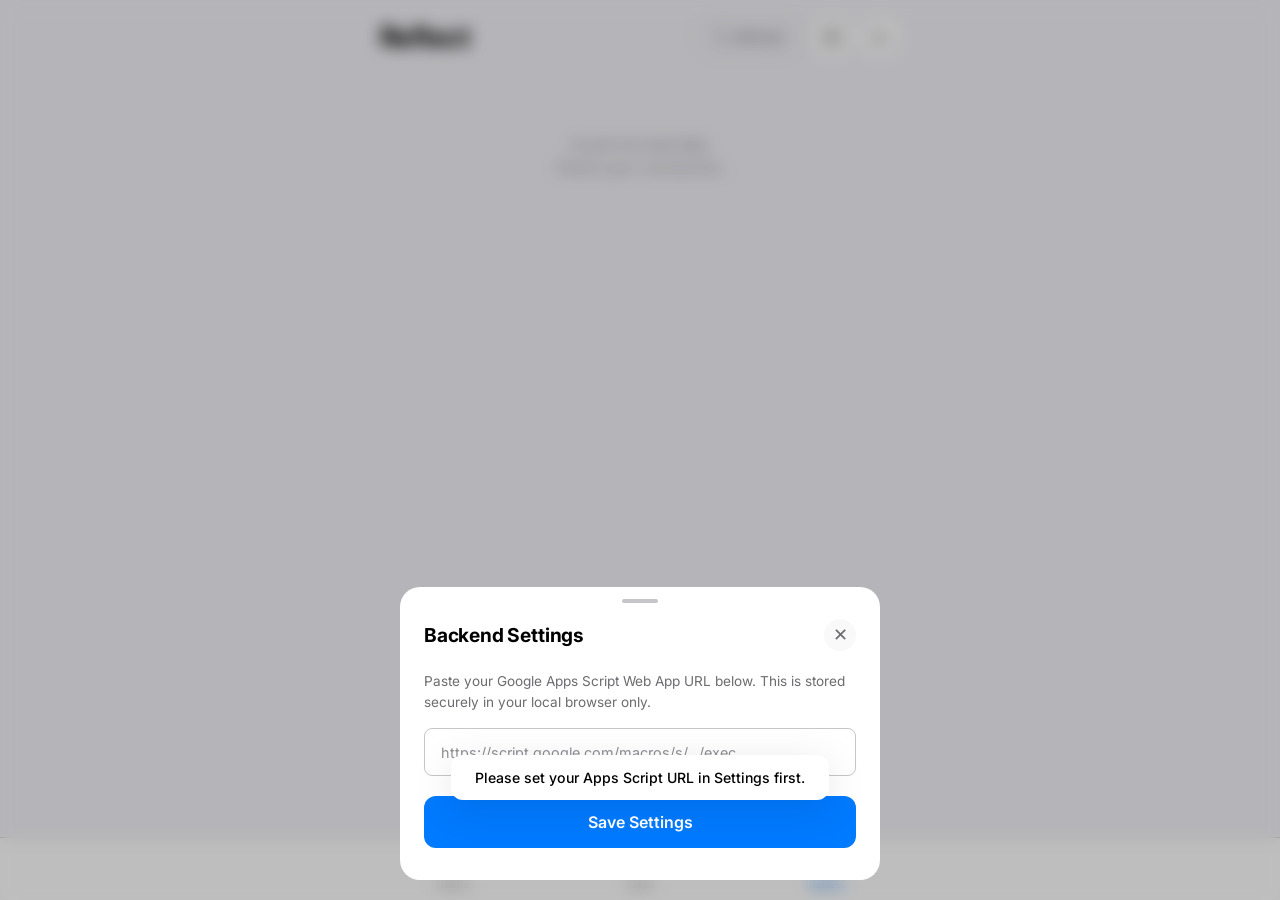
==== reflection.html @ 32184c13 "initial commit" ====
<!DOCTYPE html>
<html lang="en" data-theme="dark">
<head>
  <meta charset="UTF-8">
  <meta name="viewport" content="width=device-width, initial-scale=1.0, viewport-fit=cover">
  <title>Reflect — Behavior Log</title>
  <meta name="description" content="Discover patterns in your habits and tasks.">

  <!-- PWA -->
  <link rel="manifest" href="manifest.json">
  <meta name="theme-color" content="#000000">
  <meta name="apple-mobile-web-app-capable" content="yes">
  <meta name="apple-mobile-web-app-status-bar-style" content="black-translucent">
  <link rel="icon" href="icon-512.png">
  <link rel="apple-touch-icon" href="icon-512.png">

  <!-- Styles -->
  <link rel="stylesheet" href="style.css">
</head>
<body>

  <!-- ====== Header ====== -->
  <header class="header container">
    <h1>Reflect</h1>
    <div style="display: flex; gap: 8px; align-items: center;">
      <button id="refresh-btn" class="refresh-btn" aria-label="Refresh insights">
        <svg viewBox="0 0 24 24" fill="none" stroke="currentColor" stroke-width="1.5" stroke-linecap="round" stroke-linejoin="round">
          <path d="M1 4v6h6"/>
          <path d="M23 20v-6h-6"/>
          <path d="M20.49 9A9 9 0 0 0 5.64 5.64L1 10m22 4-4.64 4.36A9 9 0 0 1 3.51 15"/>
        </svg>
        Refresh
      </button>
      <button id="install-btn" class="theme-toggle hidden" aria-label="Install App" title="Install App">
        <svg viewBox="0 0 24 24" fill="none" stroke="currentColor" stroke-width="1.5" stroke-linecap="round" stroke-linejoin="round">
          <path d="M21 15v4a2 2 0 0 1-2 2H5a2 2 0 0 1-2-2v-4M7 10l5 5 5-5M12 15V3"/>
        </svg>
      </button>
      <button id="settings-btn" class="theme-toggle" aria-label="API Settings" title="API Settings">
        <svg viewBox="0 0 24 24" fill="none" stroke="currentColor" stroke-width="1.5" stroke-linecap="round" stroke-linejoin="round">
          <circle cx="12" cy="12" r="3"/>
          <path d="M19.4 15a1.65 1.65 0 0 0 .33 1.82l.06.06a2 2 0 1 1-2.83 2.83l-.06-.06a1.65 1.65 0 0 0-1.82-.33 1.65 1.65 0 0 0-1 1.51V21a2 2 0 0 1-4 0v-.09A1.65 1.65 0 0 0 9 19.4a1.65 1.65 0 0 0-1.82.33l-.06.06a2 2 0 1 1-2.83-2.83l.06-.06a1.65 1.65 0 0 0 .33-1.82 1.65 1.65 0 0 0-1.51-1H3a2 2 0 0 1 0-4h.09A1.65 1.65 0 0 0 4.6 9a1.65 1.65 0 0 0-.33-1.82l-.06-.06a2 2 0 1 1 2.83-2.83l.06.06a1.65 1.65 0 0 0 1.82.33H9a1.65 1.65 0 0 0 1-1.51V3a2 2 0 0 1 4 0v.09a1.65 1.65 0 0 0 1 1.51 1.65 1.65 0 0 0 1.82-.33l.06-.06a2 2 0 1 1 2.83 2.83l-.06.06a1.65 1.65 0 0 0-.33 1.82V9a1.65 1.65 0 0 0 1.51 1H21a2 2 0 0 1 0 4h-.09a1.65 1.65 0 0 0-1.51 1z"/>
        </svg>
      </button>
      <button id="theme-toggle" class="theme-toggle" aria-label="Toggle theme"></button>
    </div>
  </header>

  <!-- ====== Settings Modal ====== -->
  <div id="settings-overlay" class="modal-overlay">
    <div class="modal">
      <div class="modal-handle"></div>
      <div class="modal-header">
        <h2>Backend Settings</h2>
        <button id="settings-close" class="modal-close" aria-label="Close">✕</button>
      </div>
      <p style="font-size: 0.85rem; color: var(--text-secondary); margin-bottom: 16px;">
        Paste your Google Apps Script Web App URL below. This is stored securely in your local browser only.
      </p>
      <input type="password" id="api-url-input" class="notes-field" style="min-height: 48px; margin-bottom: 20px;" placeholder="https://script.google.com/macros/s/.../exec">
      <button id="settings-save-btn" class="save-btn">Save Settings</button>
    </div>
  </div>

  <!-- ====== Content ====== -->
  <main class="container">
    <div id="loading" class="loading">
      <div class="loading-spinner"></div>
      <p>Analyzing your data…</p>
    </div>
    <div id="insights" class="insight-list"></div>
  </main>

  <!-- ====== Bottom Navigation ====== -->
  <nav class="bottom-nav">
    <div class="nav-inner">
      <a href="index.html" class="nav-item" aria-label="Habits">
        <svg viewBox="0 0 24 24" fill="none" stroke="currentColor" stroke-width="1.5" stroke-linecap="round" stroke-linejoin="round">
          <circle cx="12" cy="12" r="10"/>
          <path d="m9 12 2 2 4-4"/>
        </svg>
        <span>Habits</span>
      </a>
      <a href="tasks.html" class="nav-item" aria-label="Tasks">
        <svg viewBox="0 0 24 24" fill="none" stroke="currentColor" stroke-width="1.5" stroke-linecap="round" stroke-linejoin="round">
          <rect x="4" y="3" width="16" height="18" rx="2"/>
          <path d="M10 7h4M8 12h8M8 16h5"/>
        </svg>
        <span>Tasks</span>
      </a>
      <a href="reflection.html" class="nav-item active" aria-label="Reflect">
        <svg viewBox="0 0 24 24" fill="none" stroke="currentColor" stroke-width="1.5" stroke-linecap="round" stroke-linejoin="round">
          <circle cx="12" cy="12" r="5"/>
          <path d="M12 1v2M12 21v2M4.22 4.22l1.42 1.42M18.36 18.36l1.42 1.42M1 12h2M21 12h2M4.22 19.78l1.42-1.42M18.36 5.64l1.42-1.42"/>
        </svg>
        <span>Reflect</span>
      </a>
    </div>
  </nav>

  <!-- ====== Scripts ====== -->
  <script src="script.js"></script>
  <script src="analysis.js"></script>
  <script>
    /**
     * Fetch logs from Google Sheets, generate insights,
     * and render them as cards.
     */
    async function initReflectionPage() {
      const loading  = document.getElementById('loading');
      const container = document.getElementById('insights');

      try {
        const data = await fetchLogs();
        const logs = data.data || data;
        const insights = generateInsights(logs);

        loading.classList.add('hidden');
        renderInsights(insights, container);
      } catch (err) {
        loading.innerHTML = '<p>Could not load data.<br>Check your connection.</p>';
        console.error(err);
      }
    }

    /**
     * Render insight objects as styled cards.
     * @param {Array}       insights  — [{title, text, tone}, ...]
     * @param {HTMLElement}  container — target element
     */
    function renderInsights(insights, container) {
      container.innerHTML = '';

      insights.forEach((insight, i) => {
        const card = document.createElement('div');
        card.className = `insight-card ${insight.tone || 'neutral'}`;
        card.style.animationDelay = `${i * 0.06}s`;

        const title = document.createElement('div');
        title.className = 'insight-title';
        title.textContent = insight.title;

        const text = document.createElement('div');
        text.className = 'insight-text';
        text.textContent = insight.text;

        card.appendChild(title);
        card.appendChild(text);
        container.appendChild(card);
      });
    }

    // Initialize on page load
    document.addEventListener('DOMContentLoaded', initReflectionPage);

    // Refresh button
    document.addEventListener('DOMContentLoaded', () => {
      document.getElementById('refresh-btn').addEventListener('click', () => {
        document.getElementById('loading').classList.remove('hidden');
        document.getElementById('insights').innerHTML = '';
        initReflectionPage();
      });
    });
  </script>
</body>
</html>
---- style.css ----
/* ============================================================
   Behavior Log — Stylesheet
   A premium minimal design inspired by Apple's design language.
   ============================================================ */

/* --- Google Font --- */
@import url('https://fonts.googleapis.com/css2?family=Inter:wght@400;500;600;700&display=swap');

/* ============================================================
   Design Tokens
   ============================================================ */
:root {
  /* Dark theme (default) */
  --bg: #000000;
  --bg-secondary: #0a0a0a;
  --surface: #1c1c1e;
  --surface-hover: #2c2c2e;
  --separator: #38383a;
  --text: #ffffff;
  --text-secondary: #8e8e93;
  --text-tertiary: #636366;
  --accent: #0a84ff;
  --accent-hover: #409cff;
  --success: #30d158;
  --success-bg: rgba(48, 209, 88, 0.12);
  --danger: #ff453a;
  --danger-bg: rgba(255, 69, 58, 0.12);
  --warning: #ff9f0a;
  --warning-bg: rgba(255, 159, 10, 0.12);
  --nav-bg: rgba(28, 28, 30, 0.88);
  --modal-overlay: rgba(0, 0, 0, 0.5);
  --shadow: 0 2px 20px rgba(0, 0, 0, 0.4);
  --shadow-lg: 0 8px 40px rgba(0, 0, 0, 0.5);
  --radius: 16px;
  --radius-sm: 12px;
  --radius-xs: 8px;
  --transition: 0.25s cubic-bezier(0.25, 0.1, 0.25, 1);
  --font: 'Inter', -apple-system, BlinkMacSystemFont, 'Segoe UI', sans-serif;
}

[data-theme="light"] {
  --bg: #f2f2f7;
  --bg-secondary: #e5e5ea;
  --surface: #ffffff;
  --surface-hover: #f9f9f9;
  --separator: #c6c6c8;
  --text: #000000;
  --text-secondary: #6c6c70;
  --text-tertiary: #8e8e93;
  --accent: #007aff;
  --accent-hover: #0056b3;
  --success: #248a3d;
  --success-bg: rgba(36, 138, 61, 0.1);
  --danger: #d70015;
  --danger-bg: rgba(215, 0, 21, 0.08);
  --warning: #c27800;
  --warning-bg: rgba(194, 120, 0, 0.08);
  --nav-bg: rgba(255, 255, 255, 0.88);
  --modal-overlay: rgba(0, 0, 0, 0.25);
  --shadow: 0 2px 20px rgba(0, 0, 0, 0.06);
  --shadow-lg: 0 8px 40px rgba(0, 0, 0, 0.1);
}

/* ============================================================
   Reset & Base
   ============================================================ */
*,
*::before,
*::after {
  margin: 0;
  padding: 0;
  box-sizing: border-box;
}

html {
  font-size: 16px;
  -webkit-text-size-adjust: 100%;
}

body {
  font-family: var(--font);
  background: var(--bg);
  color: var(--text);
  line-height: 1.5;
  min-height: 100dvh;
  padding-bottom: 90px; /* space for bottom nav */
  transition: background var(--transition), color var(--transition);
  -webkit-font-smoothing: antialiased;
  -moz-osx-font-smoothing: grayscale;
}

/* ============================================================
   Layout
   ============================================================ */
.container {
  max-width: 560px;
  margin: 0 auto;
  padding: 0 20px;
}

/* ============================================================
   Header
   ============================================================ */
.header {
  position: sticky;
  top: 0;
  z-index: 50;
  padding: 16px 20px;
  display: flex;
  align-items: center;
  justify-content: space-between;
  background: var(--bg);
  transition: background var(--transition);
}

.header h1 {
  font-size: 1.75rem;
  font-weight: 700;
  letter-spacing: -0.02em;
}

.theme-toggle {
  display: flex;
  align-items: center;
  justify-content: center;
  width: 40px;
  height: 40px;
  border: none;
  border-radius: 50%;
  background: var(--surface);
  color: var(--text-secondary);
  cursor: pointer;
  transition: background var(--transition), transform var(--transition);
}

.theme-toggle:hover {
  background: var(--surface-hover);
}

.theme-toggle:active {
  transform: scale(0.92);
}

.theme-toggle svg {
  width: 20px;
  height: 20px;
}

/* ============================================================
   Cards — Habit / Task items
   ============================================================ */
.card-list {
  display: flex;
  flex-direction: column;
  gap: 10px;
  padding: 8px 0 24px;
}

.card {
  background: var(--surface);
  border-radius: var(--radius-sm);
  padding: 18px 20px;
  cursor: pointer;
  transition: background var(--transition), transform var(--transition),
              box-shadow var(--transition);
  animation: card-enter 0.4s ease both;
}

.card:hover {
  background: var(--surface-hover);
  box-shadow: var(--shadow);
}

.card:active {
  transform: scale(0.98);
}

.card-name {
  display: block;
  font-size: 1.05rem;
  font-weight: 600;
  color: var(--text);
}

.card-meta {
  display: block;
  font-size: 0.82rem;
  color: var(--text-tertiary);
  margin-top: 4px;
}

@keyframes card-enter {
  from {
    opacity: 0;
    transform: translateY(12px);
  }
  to {
    opacity: 1;
    transform: translateY(0);
  }
}

/* ============================================================
   Loading & Empty States
   ============================================================ */
.loading,
.empty-state {
  text-align: center;
  padding: 60px 20px;
  color: var(--text-tertiary);
  font-size: 0.95rem;
}

.loading-spinner {
  display: inline-block;
  width: 24px;
  height: 24px;
  border: 2px solid var(--separator);
  border-top-color: var(--accent);
  border-radius: 50%;
  animation: spin 0.8s linear infinite;
  margin-bottom: 12px;
}

@keyframes spin {
  to { transform: rotate(360deg); }
}

/* ============================================================
   Modal — Log Entry
   ============================================================ */
.modal-overlay {
  position: fixed;
  inset: 0;
  z-index: 100;
  background: var(--modal-overlay);
  backdrop-filter: blur(8px);
  -webkit-backdrop-filter: blur(8px);
  display: flex;
  align-items: flex-end;
  justify-content: center;
  opacity: 0;
  visibility: hidden;
  transition: opacity 0.3s ease, visibility 0.3s ease;
}

.modal-overlay.active {
  opacity: 1;
  visibility: visible;
}

.modal {
  background: var(--surface);
  border-radius: 20px 20px 0 0;
  width: 100%;
  max-width: 560px;
  max-height: 85dvh;
  overflow-y: auto;
  padding: 0 24px 32px;
  transform: translateY(100%);
  transition: transform 0.35s cubic-bezier(0.32, 0.72, 0, 1);
}

.modal-overlay.active .modal {
  transform: translateY(0);
}

.modal-handle {
  display: flex;
  justify-content: center;
  padding: 12px 0 8px;
}

.modal-handle::after {
  content: '';
  width: 36px;
  height: 4px;
  background: var(--separator);
  border-radius: 2px;
}

.modal-header {
  display: flex;
  align-items: center;
  justify-content: space-between;
  padding: 8px 0 20px;
}

.modal-header h2 {
  font-size: 1.2rem;
  font-weight: 700;
  letter-spacing: -0.01em;
}

.modal-close {
  display: flex;
  align-items: center;
  justify-content: center;
  width: 32px;
  height: 32px;
  border: none;
  border-radius: 50%;
  background: var(--surface-hover);
  color: var(--text-secondary);
  font-size: 1.1rem;
  cursor: pointer;
  transition: background var(--transition), transform var(--transition);
}

.modal-close:active {
  transform: scale(0.9);
}

/* --- Status Buttons --- */
.status-group {
  display: grid;
  grid-template-columns: repeat(3, 1fr);
  gap: 10px;
  margin-bottom: 24px;
}

.status-btn {
  display: flex;
  flex-direction: column;
  align-items: center;
  gap: 6px;
  padding: 16px 8px;
  border: 1.5px solid var(--separator);
  border-radius: var(--radius-sm);
  background: transparent;
  color: var(--text-secondary);
  font-family: var(--font);
  font-size: 0.82rem;
  font-weight: 500;
  cursor: pointer;
  transition: all var(--transition);
}

.status-btn .status-icon {
  font-size: 1.3rem;
}

.status-btn:active {
  transform: scale(0.95);
}

.status-btn.active-done {
  border-color: var(--success);
  background: var(--success-bg);
  color: var(--success);
}

.status-btn.active-failed {
  border-color: var(--danger);
  background: var(--danger-bg);
  color: var(--danger);
}

.status-btn.active-skipped {
  border-color: var(--warning);
  background: var(--warning-bg);
  color: var(--warning);
}

/* --- Reason Section --- */
.reason-section {
  margin-bottom: 24px;
  max-height: 0;
  overflow: hidden;
  opacity: 0;
  transition: max-height 0.35s ease, opacity 0.25s ease, margin 0.35s ease;
}

.reason-section.visible {
  max-height: 300px;
  opacity: 1;
}

.reason-label {
  font-size: 0.85rem;
  font-weight: 600;
  color: var(--text-secondary);
  margin-bottom: 12px;
}

.reason-chips {
  display: flex;
  flex-wrap: wrap;
  gap: 8px;
}

.chip {
  padding: 8px 14px;
  border: 1px solid var(--separator);
  border-radius: 20px;
  background: transparent;
  color: var(--text-secondary);
  font-family: var(--font);
  font-size: 0.8rem;
  font-weight: 500;
  cursor: pointer;
  transition: all var(--transition);
  white-space: nowrap;
}

.chip:active {
  transform: scale(0.95);
}

.chip.active {
  border-color: var(--accent);
  background: rgba(10, 132, 255, 0.12);
  color: var(--accent);
}

/* --- Notes --- */
.notes-field {
  width: 100%;
  min-height: 80px;
  padding: 14px 16px;
  border: 1px solid var(--separator);
  border-radius: var(--radius-xs);
  background: transparent;
  color: var(--text);
  font-family: var(--font);
  font-size: 0.9rem;
  resize: vertical;
  transition: border-color var(--transition);
  margin-bottom: 24px;
}

.notes-field::placeholder {
  color: var(--text-tertiary);
}

.notes-field:focus {
  outline: none;
  border-color: var(--accent);
}

/* --- Save Button --- */
.save-btn {
  width: 100%;
  padding: 16px;
  border: none;
  border-radius: var(--radius-sm);
  background: var(--accent);
  color: #ffffff;
  font-family: var(--font);
  font-size: 1rem;
  font-weight: 600;
  cursor: pointer;
  transition: background var(--transition), opacity var(--transition),
              transform var(--transition);
}

.save-btn:hover:not(:disabled) {
  background: var(--accent-hover);
}

.save-btn:active:not(:disabled) {
  transform: scale(0.98);
}

.save-btn:disabled {
  opacity: 0.35;
  cursor: not-allowed;
}

.save-btn.saved {
  background: var(--success);
}

/* ============================================================
   Insight Cards — Reflection Page
   ============================================================ */
.insight-list {
  display: flex;
  flex-direction: column;
  gap: 12px;
  padding: 8px 0 24px;
}

.insight-card {
  background: var(--surface);
  border-radius: var(--radius-sm);
  padding: 20px;
  animation: card-enter 0.4s ease both;
}

.insight-title {
  font-size: 0.78rem;
  font-weight: 600;
  text-transform: uppercase;
  letter-spacing: 0.04em;
  color: var(--text-tertiary);
  margin-bottom: 6px;
}

.insight-text {
  font-size: 1rem;
  font-weight: 500;
  color: var(--text);
  line-height: 1.5;
  white-space: pre-line;
}

/* Insight accent colors */
.insight-card.positive .insight-title { color: var(--success); }
.insight-card.negative .insight-title { color: var(--danger); }
.insight-card.neutral .insight-title  { color: var(--accent); }
.insight-card.warning .insight-title  { color: var(--warning); }

/* --- Refresh Button --- */
.refresh-btn {
  display: flex;
  align-items: center;
  gap: 6px;
  padding: 10px 18px;
  border: 1px solid var(--separator);
  border-radius: 20px;
  background: transparent;
  color: var(--text-secondary);
  font-family: var(--font);
  font-size: 0.85rem;
  font-weight: 500;
  cursor: pointer;
  transition: all var(--transition);
}

.refresh-btn:active {
  transform: scale(0.95);
}

.refresh-btn svg {
  width: 16px;
  height: 16px;
}

/* ============================================================
   Bottom Navigation
   ============================================================ */
.bottom-nav {
  position: fixed;
  bottom: 0;
  left: 0;
  right: 0;
  z-index: 80;
  display: flex;
  justify-content: center;
  background: var(--nav-bg);
  backdrop-filter: blur(20px);
  -webkit-backdrop-filter: blur(20px);
  border-top: 0.5px solid var(--separator);
  padding-bottom: env(safe-area-inset-bottom, 0);
}

.nav-inner {
  display: flex;
  width: 100%;
  max-width: 560px;
}

.nav-item {
  flex: 1;
  display: flex;
  flex-direction: column;
  align-items: center;
  gap: 4px;
  padding: 10px 0 8px;
  text-decoration: none;
  color: var(--text-tertiary);
  font-size: 0.68rem;
  font-weight: 500;
  transition: color var(--transition);
}

.nav-item svg {
  width: 24px;
  height: 24px;
  transition: color var(--transition);
}

.nav-item.active {
  color: var(--accent);
}

/* ============================================================
   Utility
   ============================================================ */
.hidden {
  display: none !important;
}

/* Scrollbar */
::-webkit-scrollbar {
  width: 4px;
}

::-webkit-scrollbar-track {
  background: transparent;
}

::-webkit-scrollbar-thumb {
  background: var(--separator);
  border-radius: 2px;
}

/* ============================================================
   Toast Notification
   ============================================================ */
.toast {
  position: fixed;
  bottom: 100px;
  left: 50%;
  transform: translateX(-50%) translateY(20px);
  background: var(--surface);
  color: var(--text);
  padding: 12px 24px;
  border-radius: 12px;
  font-size: 0.88rem;
  font-weight: 500;
  box-shadow: var(--shadow-lg);
  opacity: 0;
  visibility: hidden;
  transition: all 0.3s ease;
  z-index: 200;
  white-space: nowrap;
}

.toast.show {
  opacity: 1;
  visibility: visible;
  transform: translateX(-50%) translateY(0);
}

/* ============================================================
   Responsive Adjustments
   ============================================================ */
@media (min-width: 600px) {
  .modal {
    border-radius: 20px;
    margin-bottom: 20px;
    max-width: 480px;
  }
}
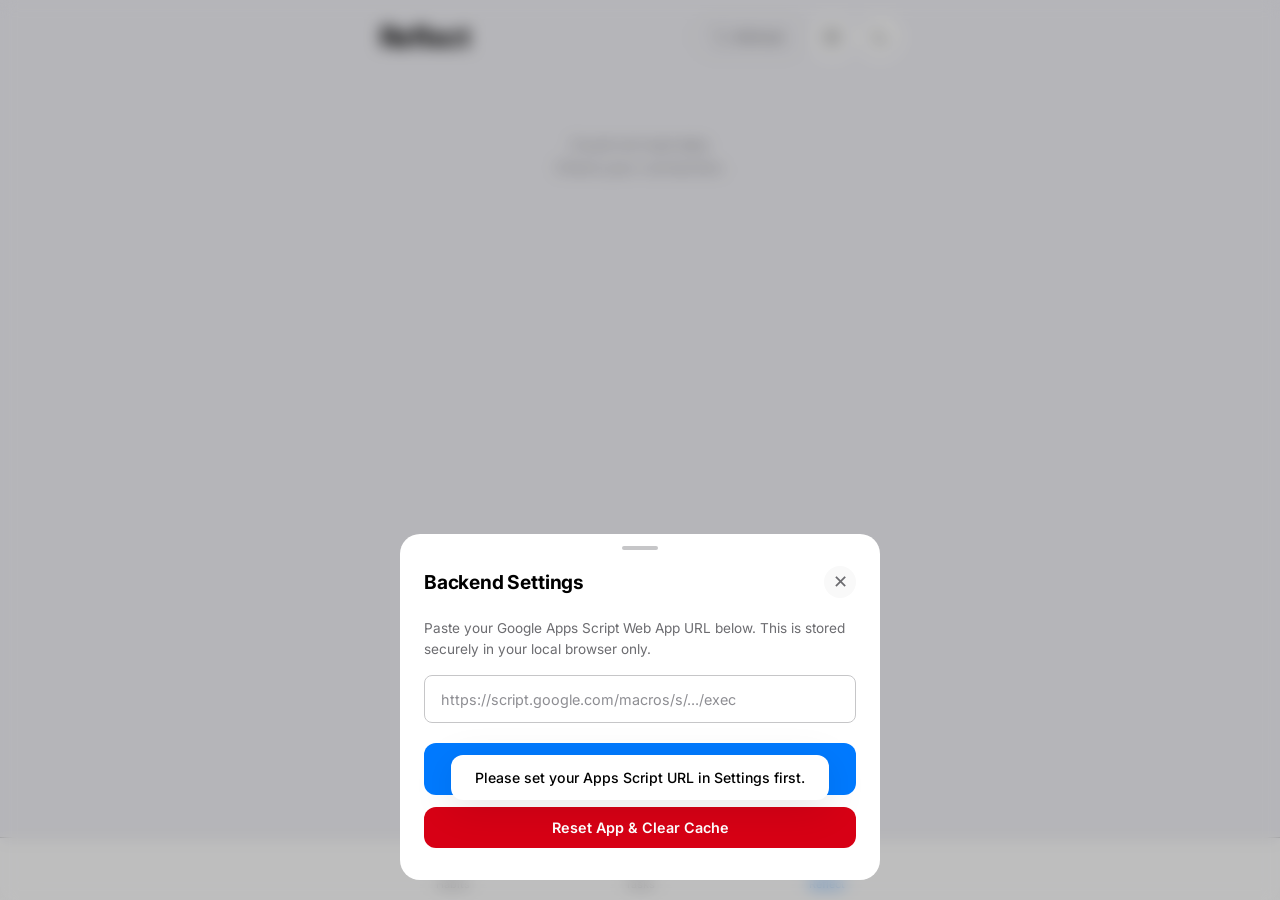
==== commit 37927962: "cache reset and habit & task adding feature" ====
--- a/reflection.html
+++ b/reflection.html
@@ -58,7 +58,8 @@
         Paste your Google Apps Script Web App URL below. This is stored securely in your local browser only.
       </p>
       <input type="password" id="api-url-input" class="notes-field" style="min-height: 48px; margin-bottom: 20px;" placeholder="https://script.google.com/macros/s/.../exec">
-      <button id="settings-save-btn" class="save-btn">Save Settings</button>
+      <button id="settings-save-btn" class="save-btn" style="margin-bottom: 12px;">Save Settings</button>
+      <button id="settings-reset-btn" class="save-btn" style="background: var(--danger); font-size: 0.9rem; padding: 12px;">Reset App & Clear Cache</button>
     </div>
   </div>
 
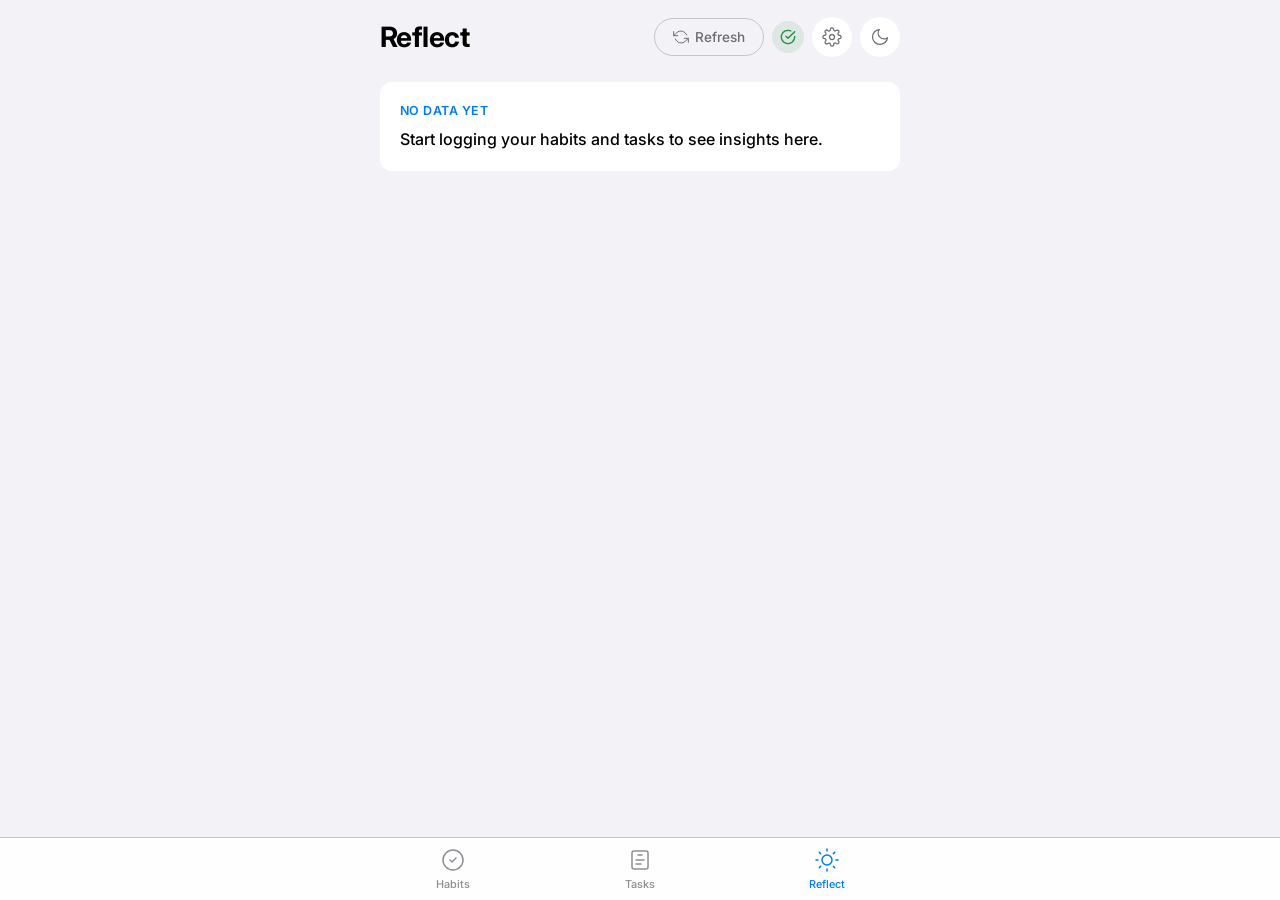
==== commit f9cc9fc0: "feat: add successful habit/task reflection logging + separate Reflections sheet with delta sync - Ad" ====
--- a/reflection.html
+++ b/reflection.html
@@ -31,6 +31,12 @@
         </svg>
         Refresh
       </button>
+      <div id="sync-indicator" class="sync-indicator sync-online" title="Online — Synced">
+        <svg viewBox="0 0 24 24" fill="none" stroke="currentColor" stroke-width="2" stroke-linecap="round" stroke-linejoin="round">
+          <path d="M22 11.08V12a10 10 0 1 1-5.93-9.14"/>
+          <polyline points="22 4 12 14.01 9 11.01"/>
+        </svg>
+      </div>
       <button id="install-btn" class="theme-toggle hidden" aria-label="Install App" title="Install App">
         <svg viewBox="0 0 24 24" fill="none" stroke="currentColor" stroke-width="1.5" stroke-linecap="round" stroke-linejoin="round">
           <path d="M21 15v4a2 2 0 0 1-2 2H5a2 2 0 0 1-2-2v-4M7 10l5 5 5-5M12 15V3"/>
@@ -59,7 +65,7 @@
       </p>
       <input type="password" id="api-url-input" class="notes-field" style="min-height: 48px; margin-bottom: 20px;" placeholder="https://script.google.com/macros/s/.../exec">
       <button id="settings-save-btn" class="save-btn" style="margin-bottom: 12px;">Save Settings</button>
-      <button id="settings-reset-btn" class="save-btn" style="background: var(--danger); font-size: 0.9rem; padding: 12px;">Reset App & Clear Cache</button>
+      <button id="settings-reset-btn" class="save-btn" style="background: var(--danger); font-size: 0.9rem; padding: 12px;">Reset App &amp; Clear Cache</button>
     </div>
   </div>
 
@@ -69,6 +75,14 @@
       <div class="loading-spinner"></div>
       <p>Analyzing your data…</p>
     </div>
+
+    <!-- Filter Bar -->
+    <div id="filter-bar" class="filter-bar hidden">
+      <div class="filter-scroll">
+        <button class="filter-chip active" data-filter="all">All</button>
+      </div>
+    </div>
+
     <div id="insights" class="insight-list"></div>
   </main>
 
@@ -100,28 +114,199 @@
   </nav>
 
   <!-- ====== Scripts ====== -->
+  <script src="db.js"></script>
+  <script src="sync.js"></script>
   <script src="script.js"></script>
   <script src="analysis.js"></script>
   <script>
+    // Cached data for filter switching
+    let _cachedLogs        = [];
+    let _cachedHabits      = [];
+    let _cachedTasks       = [];
+    let _cachedReflections = [];
+    let _activeFilter = 'all';
+
     /**
-     * Fetch logs from Google Sheets, generate insights,
-     * and render them as cards.
+     * Fetch logs from IndexedDB (offline-first), generate insights,
+     * build filter bar, and render cards.
      */
     async function initReflectionPage() {
       const loading  = document.getElementById('loading');
       const container = document.getElementById('insights');
+      const filterBar = document.getElementById('filter-bar');
 
       try {
-        const data = await fetchLogs();
-        const logs = data.data || data;
-        const insights = generateInsights(logs);
-
+        // Initialize IndexedDB
+        await dbInit();
+
+        // Check if we need to restore from Sheets
+        const hasData = await dbHasData();
+        if (!hasData && navigator.onLine && API_URL) {
+          loading.innerHTML = '<div class="loading-spinner"></div><p>Restoring data from cloud…</p>';
+          await restoreFromSheets();
+        }
+
+        // Load logs, habits, tasks, and reflections from IndexedDB
+        _cachedLogs        = await dbGetAllLogs();
+        _cachedHabits      = await dbGetAllHabits();
+        _cachedTasks       = await dbGetAllTasks();
+        _cachedReflections = await dbGetAllReflections();
+
+        if (_cachedLogs.length === 0 && navigator.onLine && API_URL) {
+          // Fallback: try fetching directly from API if IndexedDB is empty
+          try {
+            const data = await fetchLogs();
+            const apiLogs = data.data || data;
+            if (Array.isArray(apiLogs) && apiLogs.length > 0) {
+              await dbBulkPutLogs(apiLogs);
+              _cachedLogs = apiLogs;
+            }
+          } catch (fetchErr) {
+            console.warn('Could not fetch logs from API:', fetchErr);
+          }
+        }
+
+        // Build filter bar from unique names in logs + reflections
+        buildFilterBar(_cachedLogs, _cachedHabits, _cachedTasks);
+
+        // Render insights for active filter
         loading.classList.add('hidden');
-        renderInsights(insights, container);
+        applyFilter(_activeFilter);
+
+        // Background sync
+        if (navigator.onLine && API_URL) {
+          syncToSheets();
+        }
       } catch (err) {
         loading.innerHTML = '<p>Could not load data.<br>Check your connection.</p>';
         console.error(err);
       }
+    }
+
+    /**
+     * Build the filter bar chips from habit and task names.
+     */
+    function buildFilterBar(logs, habits, tasks) {
+      const filterBar = document.getElementById('filter-bar');
+      const scrollContainer = filterBar.querySelector('.filter-scroll');
+      if (!scrollContainer) return;
+
+      // Get unique habit names from logs
+      const habitNames = [...new Set(
+        logs
+          .filter((l) => l.type === 'Habit')
+          .map((l) => l.name)
+      )];
+
+      // Also include habits from the habits list that may not have logs yet
+      habits.forEach((h) => {
+        if (!habitNames.includes(h.name)) {
+          habitNames.push(h.name);
+        }
+      });
+
+      // Get unique task names from logs
+      const taskNames = [...new Set(
+        logs
+          .filter((l) => l.type === 'Task')
+          .map((l) => l.name)
+      )];
+
+      // Also include tasks from the tasks list that may not have logs yet
+      tasks.forEach((t) => {
+        if (!taskNames.includes(t.name)) {
+          taskNames.push(t.name);
+        }
+      });
+
+      if (habitNames.length === 0 && taskNames.length === 0) {
+        filterBar.classList.add('hidden');
+        return;
+      }
+
+      // Clear existing chips (except "All")
+      scrollContainer.innerHTML = '<button class="filter-chip active" data-filter="all">All</button>';
+
+      // Add habit chips
+      habitNames.forEach((name) => {
+        const chip = document.createElement('button');
+        chip.className = 'filter-chip';
+        chip.dataset.filter = name;
+
+        // Add a visual indicator for habits (quit vs build)
+        const habitItem = habits.find((h) => h.name === name);
+        if (habitItem && habitItem.behaviorType === 'Bad') {
+          chip.innerHTML = `<span style="color: var(--danger); margin-right: 2px;">🔴</span> ${name}`;
+        } else {
+          chip.innerHTML = `<span style="color: var(--success); margin-right: 2px;">🟢</span> ${name}`;
+        }
+
+        scrollContainer.appendChild(chip);
+      });
+
+      // Add task chips
+      taskNames.forEach((name) => {
+        const chip = document.createElement('button');
+        chip.className = 'filter-chip';
+        chip.dataset.filter = name;
+        chip.innerHTML = `<span style="color: var(--accent); margin-right: 2px;">📋</span> ${name}`;
+
+        scrollContainer.appendChild(chip);
+      });
+
+      // Show filter bar
+      filterBar.classList.remove('hidden');
+
+      // Attach click listeners
+      scrollContainer.querySelectorAll('.filter-chip').forEach((chip) => {
+        chip.addEventListener('click', () => {
+          scrollContainer.querySelectorAll('.filter-chip').forEach((c) => c.classList.remove('active'));
+          chip.classList.add('active');
+          _activeFilter = chip.dataset.filter;
+          applyFilter(_activeFilter);
+        });
+      });
+    }
+
+    /**
+     * Apply a filter and render the appropriate insights.
+     * For per-item views, blends log-based analysis + reflection-based strategies.
+     */
+    function applyFilter(filter) {
+      const container = document.getElementById('insights');
+      let insights;
+
+      if (filter === 'all') {
+        insights = generateInsights(_cachedLogs);
+
+        // Also show overall reflection stats if reflections exist
+        if (_cachedReflections && _cachedReflections.length > 0) {
+          const reflInsights = generateInsightsFromReflections(_cachedReflections, null);
+          if (reflInsights.length > 0) {
+            insights = insights.concat(reflInsights);
+          }
+        }
+      } else {
+        // Per-item deep dive
+        insights = generateHabitInsights(_cachedLogs, filter, _cachedHabits);
+
+        // Enrich with reflection-based insights (structured strategies & fail reasons)
+        if (_cachedReflections && _cachedReflections.length > 0) {
+          const reflInsights = generateInsightsFromReflections(_cachedReflections, filter);
+          if (reflInsights.length > 0) {
+            // Add a divider header card, then the reflection insights
+            insights.push({
+              title: '📝 Reflection Strategies',
+              text: 'Based on what you wrote when logging this item.',
+              tone: 'neutral',
+              _isDivider: true
+            });
+            insights = insights.concat(reflInsights);
+          }
+        }
+      }
+
+      renderInsights(insights, container);
     }
 
     /**
@@ -156,9 +341,18 @@
 
     // Refresh button
     document.addEventListener('DOMContentLoaded', () => {
-      document.getElementById('refresh-btn').addEventListener('click', () => {
+      document.getElementById('refresh-btn').addEventListener('click', async () => {
         document.getElementById('loading').classList.remove('hidden');
         document.getElementById('insights').innerHTML = '';
+
+        // On refresh, try to re-sync from Sheets if online
+        if (navigator.onLine && API_URL) {
+          try {
+            await restoreFromSheets();
+          } catch (e) {
+            console.warn('Refresh sync failed:', e);
+          }
+        }
         initReflectionPage();
       });
     });
--- a/style.css
+++ b/style.css
@@ -644,3 +644,181 @@
     max-width: 480px;
   }
 }
+
+/* ============================================================
+   Sync Status Indicator
+   ============================================================ */
+.sync-indicator {
+  display: flex;
+  align-items: center;
+  justify-content: center;
+  width: 32px;
+  height: 32px;
+  border-radius: 50%;
+  transition: all var(--transition);
+  flex-shrink: 0;
+}
+
+.sync-indicator svg {
+  width: 16px;
+  height: 16px;
+}
+
+/* Online / Synced — green */
+.sync-indicator.sync-online {
+  color: var(--success);
+  background: var(--success-bg);
+}
+
+/* Syncing — accent blue with rotation animation */
+.sync-indicator.sync-syncing {
+  color: var(--accent);
+  background: rgba(10, 132, 255, 0.12);
+  animation: sync-pulse 1.2s ease-in-out infinite;
+}
+
+.sync-indicator.sync-syncing svg {
+  animation: sync-rotate 1.5s linear infinite;
+}
+
+/* Offline — amber/warning */
+.sync-indicator.sync-offline {
+  color: var(--warning);
+  background: var(--warning-bg);
+}
+
+@keyframes sync-pulse {
+  0%, 100% { opacity: 1; transform: scale(1); }
+  50% { opacity: 0.7; transform: scale(0.95); }
+}
+
+@keyframes sync-rotate {
+  from { transform: rotate(0deg); }
+  to { transform: rotate(360deg); }
+}
+
+/* ============================================================
+   Offline Banner
+   ============================================================ */
+.offline-banner {
+  position: fixed;
+  top: 0;
+  left: 0;
+  right: 0;
+  z-index: 300;
+  display: flex;
+  align-items: center;
+  justify-content: center;
+  gap: 8px;
+  padding: 10px 20px;
+  background: linear-gradient(135deg, rgba(255, 159, 10, 0.95), rgba(255, 120, 0, 0.95));
+  color: #ffffff;
+  font-size: 0.78rem;
+  font-weight: 500;
+  text-align: center;
+  transform: translateY(-100%);
+  transition: transform 0.3s cubic-bezier(0.32, 0.72, 0, 1);
+  backdrop-filter: blur(8px);
+  -webkit-backdrop-filter: blur(8px);
+}
+
+.offline-banner.visible {
+  transform: translateY(0);
+}
+
+.offline-banner svg {
+  color: rgba(255, 255, 255, 0.9);
+}
+
+/* ============================================================
+   Time Picker Field
+   ============================================================ */
+.time-picker-field {
+  color-scheme: dark;
+  cursor: pointer;
+}
+
+[data-theme="light"] .time-picker-field {
+  color-scheme: light;
+}
+
+/* Style the time input consistently across browsers */
+input[type="time"] {
+  appearance: none;
+  -webkit-appearance: none;
+  position: relative;
+}
+
+input[type="time"]::-webkit-calendar-picker-indicator {
+  filter: invert(0.5);
+  cursor: pointer;
+  padding: 4px;
+  border-radius: 4px;
+  transition: background var(--transition);
+}
+
+input[type="time"]::-webkit-calendar-picker-indicator:hover {
+  background: var(--surface-hover);
+}
+
+[data-theme="light"] input[type="time"]::-webkit-calendar-picker-indicator {
+  filter: invert(0.3);
+}
+
+/* ============================================================
+   Reflection — Habit Filter Bar
+   ============================================================ */
+.filter-bar {
+  padding: 12px 0 4px;
+}
+
+.filter-scroll {
+  display: flex;
+  gap: 8px;
+  overflow-x: auto;
+  -webkit-overflow-scrolling: touch;
+  scrollbar-width: none;
+  padding: 2px 0;
+}
+
+.filter-scroll::-webkit-scrollbar {
+  display: none;
+}
+
+.filter-chip {
+  flex-shrink: 0;
+  padding: 8px 16px;
+  border: 1.5px solid var(--separator);
+  border-radius: 20px;
+  background: transparent;
+  color: var(--text-secondary);
+  font-family: var(--font);
+  font-size: 0.8rem;
+  font-weight: 500;
+  cursor: pointer;
+  transition: all var(--transition);
+  white-space: nowrap;
+}
+
+.filter-chip:active {
+  transform: scale(0.95);
+}
+
+.filter-chip.active {
+  border-color: var(--accent);
+  background: rgba(10, 132, 255, 0.12);
+  color: var(--accent);
+  font-weight: 600;
+}
+
+/* ============================================================
+   Quit Habit — Resist Section
+   ============================================================ */
+#resist-section .notes-field {
+  margin-bottom: 0;
+}
+
+#resist-section .reason-label {
+  color: var(--success);
+}
+
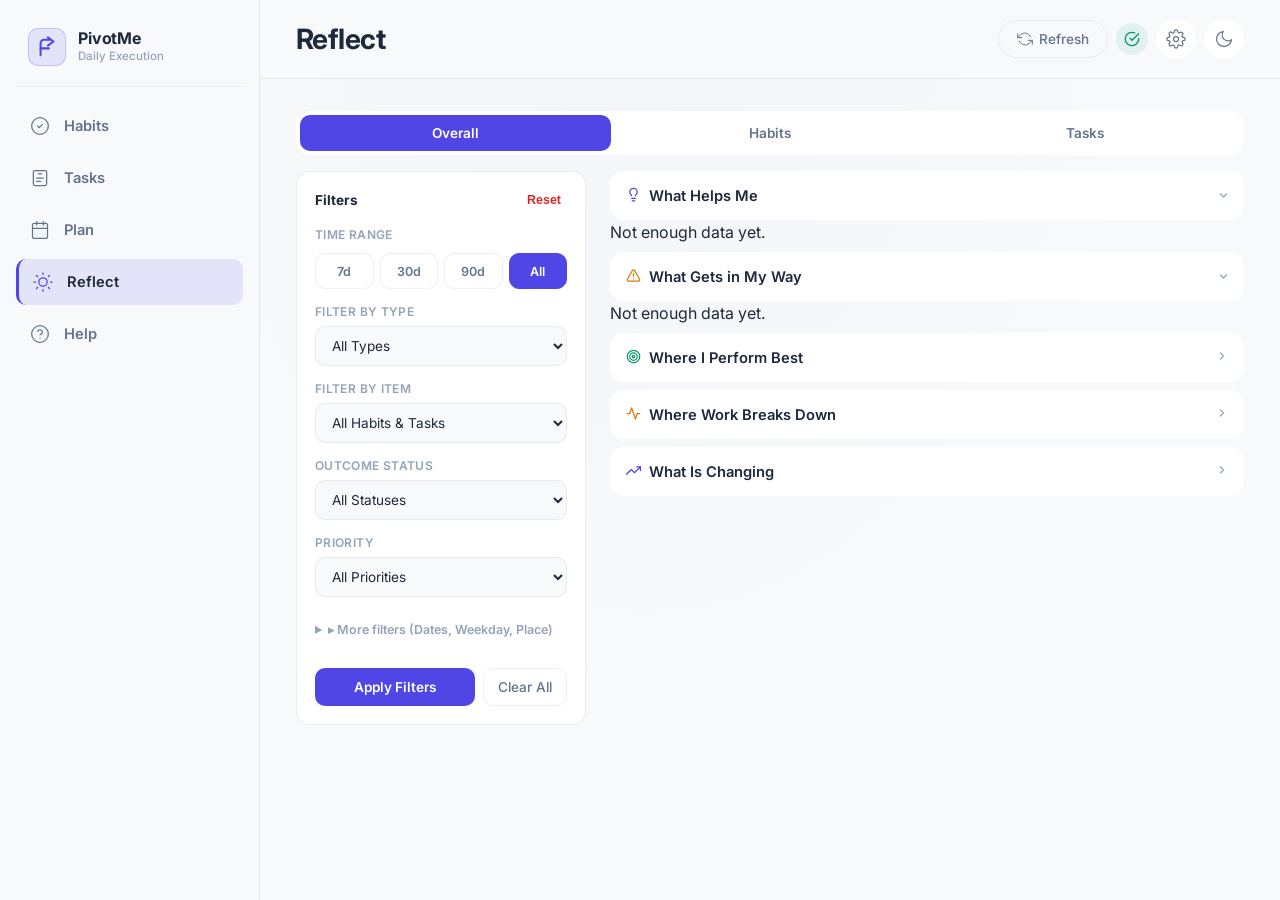
==== commit 57deaa80: "Release PivotMe Version 2" ====
--- a/reflection.html
+++ b/reflection.html
@@ -3,12 +3,12 @@
 <head>
   <meta charset="UTF-8">
   <meta name="viewport" content="width=device-width, initial-scale=1.0, viewport-fit=cover">
-  <title>Reflect — Behavior Log</title>
-  <meta name="description" content="Discover patterns in your habits and tasks.">
+  <title>Reflection — PivotMe</title>
+  <meta name="description" content="Discover behavioral patterns and reflect on your execution with PivotMe.">
 
   <!-- PWA -->
   <link rel="manifest" href="manifest.json">
-  <meta name="theme-color" content="#000000">
+  <meta name="theme-color" content="#07090D">
   <meta name="apple-mobile-web-app-capable" content="yes">
   <meta name="apple-mobile-web-app-status-bar-style" content="black-translucent">
   <link rel="icon" href="icon-512.png">
@@ -58,13 +58,35 @@
       <div class="modal-handle"></div>
       <div class="modal-header">
         <h2>Backend Settings</h2>
-        <button id="settings-close" class="modal-close" aria-label="Close">✕</button>
+        <button id="settings-close" class="modal-close" aria-label="Close">
+          <svg width="18" height="18" viewBox="0 0 24 24" fill="none" stroke="currentColor" stroke-width="2.2" stroke-linecap="round" stroke-linejoin="round">
+            <line x1="18" y1="6" x2="6" y2="18"/>
+            <line x1="6" y1="6" x2="18" y2="18"/>
+          </svg>
+        </button>
       </div>
       <p style="font-size: 0.85rem; color: var(--text-secondary); margin-bottom: 16px;">
         Paste your Google Apps Script Web App URL below. This is stored securely in your local browser only.
       </p>
       <input type="password" id="api-url-input" class="notes-field" style="min-height: 48px; margin-bottom: 20px;" placeholder="https://script.google.com/macros/s/.../exec">
       <button id="settings-save-btn" class="save-btn" style="margin-bottom: 12px;">Save Settings</button>
+
+      <!-- Help & Guides Section in Settings -->
+      <div style="margin-top: 20px; padding-top: 16px; border-top: 1px solid var(--separator); margin-bottom: 16px;">
+        <h3 style="font-size: 0.92rem; font-weight: 700; color: var(--text); margin-bottom: 4px;">Help &amp; Guides</h3>
+        <p style="font-size: 0.8rem; color: var(--text-tertiary); margin-bottom: 12px;">
+          Learn the PivotMe behavioral loop, how Plan works, and setup instructions.
+        </p>
+        <a href="help.html" class="save-btn" style="display: flex; align-items: center; justify-content: center; gap: 8px; text-decoration: none; background: var(--surface-hover); color: var(--text); border: 1px solid var(--separator); font-size: 0.88rem; padding: 10px 16px;">
+          <svg width="16" height="16" viewBox="0 0 24 24" fill="none" stroke="currentColor" stroke-width="2" stroke-linecap="round" stroke-linejoin="round">
+            <circle cx="12" cy="12" r="10"/>
+            <path d="M9.09 9a3 3 0 0 1 5.83 1c0 2-3 3-3 3"/>
+            <line x1="12" y1="17" x2="12.01" y2="17"/>
+          </svg>
+          <span>Open Help</span>
+        </a>
+      </div>
+
       <button id="settings-reset-btn" class="save-btn" style="background: var(--danger); font-size: 0.9rem; padding: 12px;">Reset App &amp; Clear Cache</button>
     </div>
   </div>
@@ -76,18 +98,164 @@
       <p>Analyzing your data…</p>
     </div>
 
-    <!-- Filter Bar -->
-    <div id="filter-bar" class="filter-bar hidden">
-      <div class="filter-scroll">
-        <button class="filter-chip active" data-filter="all">All</button>
+
+
+    <!-- Reflection Tabs -->
+    <div id="reflection-tabs" class="reflection-tabs hidden">
+      <button class="reflection-tab active" data-tab="overall">Overall</button>
+      <button class="reflection-tab" data-tab="habits">Habits</button>
+      <button class="reflection-tab" data-tab="tasks">Tasks</button>
+    </div>
+
+    <!-- Reflection Layout (2-column on desktop, stacked on mobile) -->
+    <div class="reflection-desktop-grid">
+      <!-- Left Column / Filter Section -->
+      <div id="filter-section" class="hidden">
+        <button id="filter-toggle" class="filter-panel-toggle">
+          <svg viewBox="0 0 24 24" width="14" height="14" fill="none" stroke="currentColor" stroke-width="2" stroke-linecap="round" stroke-linejoin="round"><polygon points="22 3 2 3 10 12.46 10 19 14 21 14 12.46 22 3"/></svg>
+          Filter Insights
+        </button>
+        <div id="filter-panel" class="filter-panel">
+          <div class="filter-panel-inner">
+            <div style="display: flex; justify-content: space-between; align-items: center; margin-bottom: 2px;">
+              <span style="font-size: 0.85rem; font-weight: 700; color: var(--text);">Filters</span>
+              <button id="filter-clear-top" class="filter-clear-all-btn" style="padding: 2px 6px;">Reset</button>
+            </div>
+
+            <!-- Time Range Presets -->
+            <div class="filter-row">
+              <label>Time Range</label>
+              <div class="filter-presets">
+                <button class="filter-preset-btn" data-days="7">7d</button>
+                <button class="filter-preset-btn" data-days="30">30d</button>
+                <button class="filter-preset-btn" data-days="90">90d</button>
+                <button class="filter-preset-btn active" data-days="">All</button>
+              </div>
+            </div>
+
+            <!-- Type Selector -->
+            <div class="filter-row">
+              <label for="filter-type">Filter by Type</label>
+              <select id="filter-type">
+                <option value="">All Types</option>
+                <option value="growth">Growth Habits</option>
+                <option value="quit">Quit Habits</option>
+                <option value="task">Tasks</option>
+              </select>
+            </div>
+
+            <!-- Item Selector -->
+            <div class="filter-row">
+              <label for="filter-item">Filter by Item</label>
+              <select id="filter-item">
+                <option value="">All Habits &amp; Tasks</option>
+              </select>
+            </div>
+
+            <!-- Status Selector -->
+            <div class="filter-row">
+              <label for="filter-status">Outcome Status</label>
+              <select id="filter-status">
+                <option value="">All Statuses</option>
+                <option value="Done">Done / Resisted</option>
+                <option value="Partially Done">Partially Done</option>
+                <option value="Skipped">Skipped / Occurred</option>
+                <option value="Extended">Extended</option>
+              </select>
+            </div>
+
+            <!-- Priority Selector -->
+            <div class="filter-row">
+              <label for="filter-priority">Priority</label>
+              <select id="filter-priority">
+                <option value="">All Priorities</option>
+                <option value="Important & To Do">Important &amp; To Do</option>
+                <option value="To Do">To Do</option>
+                <option value="Optional">Optional</option>
+                <option value="Don't Do">Don't Do</option>
+              </select>
+            </div>
+
+            <!-- Progressive Disclosure: More Filters -->
+            <details class="more-filters-disclosure" style="margin-top: 4px;">
+              <summary style="font-size: 0.78rem; font-weight: 600; color: var(--text-tertiary); cursor: pointer; padding: 6px 0; user-select: none;">
+                ▸ More filters (Dates, Weekday, Place)
+              </summary>
+              <div style="display: flex; flex-direction: column; gap: 10px; padding-top: 8px;">
+                <div style="display: grid; grid-template-columns: 1fr 1fr; gap: 8px;">
+                  <div class="filter-row">
+                    <label for="filter-date-from">From</label>
+                    <input type="date" id="filter-date-from">
+                  </div>
+                  <div class="filter-row">
+                    <label for="filter-date-to">To</label>
+                    <input type="date" id="filter-date-to">
+                  </div>
+                </div>
+                <div class="filter-row">
+                  <label>Weekday</label>
+                  <div class="filter-weekday-group" id="filter-weekday-group">
+                    <button type="button" class="weekday-filter-btn active" data-weekday="">All</button>
+                    <button type="button" class="weekday-filter-btn" data-weekday="0">Su</button>
+                    <button type="button" class="weekday-filter-btn" data-weekday="1">Mo</button>
+                    <button type="button" class="weekday-filter-btn" data-weekday="2">Tu</button>
+                    <button type="button" class="weekday-filter-btn" data-weekday="3">We</button>
+                    <button type="button" class="weekday-filter-btn" data-weekday="4">Th</button>
+                    <button type="button" class="weekday-filter-btn" data-weekday="5">Fr</button>
+                    <button type="button" class="weekday-filter-btn" data-weekday="6">Sa</button>
+                  </div>
+                  <input type="hidden" id="filter-weekday" value="">
+                </div>
+                <div class="filter-row">
+                  <label for="filter-place">Place</label>
+                  <input type="text" id="filter-place" placeholder="e.g. Home, Office">
+                </div>
+              </div>
+            </details>
+
+            <div class="filter-actions" style="margin-top: 8px;">
+              <button id="filter-apply" class="filter-apply-btn">Apply Filters</button>
+              <button id="filter-clear" class="filter-clear-btn">Clear All</button>
+            </div>
+          </div>
+        </div>
+      </div>
+
+      <!-- Right Column / Insights & Visualization Content -->
+      <div class="reflection-main-col" style="flex: 1; min-width: 0;">
+        <!-- Active Filter Summary Bar -->
+        <div id="active-filters-summary" class="active-filters-bar hidden"></div>
+
+        <!-- Drill-Down Header (shown when viewing a specific item) -->
+        <div id="drill-down-header" class="drill-down-header hidden">
+          <button id="drill-down-back" class="drill-down-back">
+            <svg viewBox="0 0 24 24" width="18" height="18" fill="none" stroke="currentColor" stroke-width="2" stroke-linecap="round" stroke-linejoin="round"><polyline points="15 18 9 12 15 6"/></svg>
+            Back
+          </button>
+          <span id="drill-down-title" class="drill-down-title"></span>
+        </div>
+
+        <!-- Reflection Content Container -->
+        <div id="reflection-content"></div>
       </div>
     </div>
-
-    <div id="insights" class="insight-list"></div>
   </main>
 
-  <!-- ====== Bottom Navigation ====== -->
+  <!-- ====== Navigation (Sidebar on desktop, bottom bar on mobile) ====== -->
   <nav class="bottom-nav">
+    <div class="nav-brand">
+      <div class="nav-brand-icon">
+        <svg viewBox="0 0 24 24" width="22" height="22" fill="none" stroke="currentColor" stroke-width="2.2" stroke-linecap="round" stroke-linejoin="round" aria-hidden="true">
+          <path d="M5 21V8a4 4 0 0 1 4-4h6"/>
+          <polyline points="13 1.5 19 6 13 10.5"/>
+          <line x1="5" y1="13.5" x2="14" y2="13.5"/>
+        </svg>
+      </div>
+      <div class="nav-brand-info">
+        <span class="nav-brand-title">PivotMe</span>
+        <span class="nav-brand-sub">Daily Execution</span>
+      </div>
+    </div>
     <div class="nav-inner">
       <a href="index.html" class="nav-item" aria-label="Habits">
         <svg viewBox="0 0 24 24" fill="none" stroke="currentColor" stroke-width="1.5" stroke-linecap="round" stroke-linejoin="round">
@@ -103,6 +271,15 @@
         </svg>
         <span>Tasks</span>
       </a>
+      <a href="plan.html" class="nav-item" aria-label="Plan">
+        <svg viewBox="0 0 24 24" fill="none" stroke="currentColor" stroke-width="1.5" stroke-linecap="round" stroke-linejoin="round">
+          <rect x="3" y="4" width="18" height="18" rx="2" ry="2"/>
+          <line x1="16" y1="2" x2="16" y2="6"/>
+          <line x1="8" y1="2" x2="8" y2="6"/>
+          <line x1="3" y1="10" x2="21" y2="10"/>
+        </svg>
+        <span>Plan</span>
+      </a>
       <a href="reflection.html" class="nav-item active" aria-label="Reflect">
         <svg viewBox="0 0 24 24" fill="none" stroke="currentColor" stroke-width="1.5" stroke-linecap="round" stroke-linejoin="round">
           <circle cx="12" cy="12" r="5"/>
@@ -110,6 +287,14 @@
         </svg>
         <span>Reflect</span>
       </a>
+      <a href="help.html" class="nav-item" aria-label="Help">
+        <svg viewBox="0 0 24 24" fill="none" stroke="currentColor" stroke-width="1.5" stroke-linecap="round" stroke-linejoin="round">
+          <circle cx="12" cy="12" r="10"/>
+          <path d="M9.09 9a3 3 0 0 1 5.83 1c0 2-3 3-3 3"/>
+          <line x1="12" y1="17" x2="12.01" y2="17"/>
+        </svg>
+        <span>Help</span>
+      </a>
     </div>
   </nav>
 
@@ -119,41 +304,52 @@
   <script src="script.js"></script>
   <script src="analysis.js"></script>
   <script>
-    // Cached data for filter switching
-    let _cachedLogs        = [];
-    let _cachedHabits      = [];
-    let _cachedTasks       = [];
-    let _cachedReflections = [];
-    let _activeFilter = 'all';
-
-    /**
-     * Fetch logs from IndexedDB (offline-first), generate insights,
-     * build filter bar, and render cards.
-     */
+    // Standardized SVG icons for reflection
+    const refIcons = {
+      bulb: '<svg width="15" height="15" viewBox="0 0 24 24" fill="none" stroke="currentColor" stroke-width="2" stroke-linecap="round" stroke-linejoin="round" style="color:var(--accent);"><path d="M15 14c.2-1 .7-1.7 1.5-2.5 1-.9 1.5-2.2 1.5-3.5A6 6 0 0 0 6 8c0 1 .2 2.2 1.5 3.5.7.7 1.3 1.5 1.5 2.5"/><path d="M9 18h6"/><path d="M10 22h4"/></svg>',
+      alert: '<svg width="15" height="15" viewBox="0 0 24 24" fill="none" stroke="currentColor" stroke-width="2" stroke-linecap="round" stroke-linejoin="round" style="color:var(--warning);"><path d="m21.73 18-8-14a2 2 0 0 0-3.48 0l-8 14A2 2 0 0 0 4 21h16a2 2 0 0 0 1.73-3Z"/><line x1="12" y1="9" x2="12" y2="13"/><line x1="12" y1="17" x2="12.01" y2="17"/></svg>',
+      target: '<svg width="15" height="15" viewBox="0 0 24 24" fill="none" stroke="currentColor" stroke-width="2" stroke-linecap="round" stroke-linejoin="round" style="color:var(--success);"><circle cx="12" cy="12" r="10"/><circle cx="12" cy="12" r="6"/><circle cx="12" cy="12" r="2"/></svg>',
+      breakdown: '<svg width="15" height="15" viewBox="0 0 24 24" fill="none" stroke="currentColor" stroke-width="2" stroke-linecap="round" stroke-linejoin="round" style="color:var(--warning);"><polyline points="22 12 18 12 15 21 9 3 6 12 2 12"/></svg>',
+      trend: '<svg width="15" height="15" viewBox="0 0 24 24" fill="none" stroke="currentColor" stroke-width="2" stroke-linecap="round" stroke-linejoin="round" style="color:var(--accent);"><polyline points="23 6 13.5 15.5 8.5 10.5 1 18"/><polyline points="17 6 23 6 23 12"/></svg>',
+      calendar: '<svg width="15" height="15" viewBox="0 0 24 24" fill="none" stroke="currentColor" stroke-width="2" stroke-linecap="round" stroke-linejoin="round" style="color:var(--accent);"><rect x="3" y="4" width="18" height="18" rx="2" ry="2"/><line x1="16" y1="2" x2="16" y2="6"/><line x1="8" y1="2" x2="8" y2="6"/><line x1="3" y1="10" x2="21" y2="10"/></svg>',
+      chevron: '<svg width="12" height="12" viewBox="0 0 24 24" fill="none" stroke="currentColor" stroke-width="2.5" stroke-linecap="round" stroke-linejoin="round"><polyline points="9 18 15 12 9 6"/></svg>'
+    };
+
+    // Cached data
+    let _cachedLogs    = [];
+    let _cachedHabits  = [];
+    let _cachedTasks   = [];
+    let _cachedPlanItems = [];
+    let _activeTab     = 'overall';
+    let _drillDownItem = null;
+    let _drillDownParent = null;
+    let _filterState   = {};
+
+    // ============================================================
+    // Initialization
+    // ============================================================
     async function initReflectionPage() {
-      const loading  = document.getElementById('loading');
-      const container = document.getElementById('insights');
-      const filterBar = document.getElementById('filter-bar');
+      const loading   = document.getElementById('loading');
+      const tabs      = document.getElementById('reflection-tabs');
+      const filterSec = document.getElementById('filter-section');
 
       try {
-        // Initialize IndexedDB
         await dbInit();
-
-        // Check if we need to restore from Sheets
         const hasData = await dbHasData();
         if (!hasData && navigator.onLine && API_URL) {
           loading.innerHTML = '<div class="loading-spinner"></div><p>Restoring data from cloud…</p>';
           await restoreFromSheets();
         }
 
-        // Load logs, habits, tasks, and reflections from IndexedDB
-        _cachedLogs        = await dbGetAllLogs();
-        _cachedHabits      = await dbGetAllHabits();
-        _cachedTasks       = await dbGetAllTasks();
-        _cachedReflections = await dbGetAllReflections();
+        _cachedLogs   = await dbGetAllLogs();
+        _cachedHabits = await dbGetAllHabits();
+        _cachedTasks  = await dbGetAllTasks();
+        
+        if (typeof dbGetAllPlanItems === 'function') {
+          _cachedPlanItems = await dbGetAllPlanItems();
+        }
 
         if (_cachedLogs.length === 0 && navigator.onLine && API_URL) {
-          // Fallback: try fetching directly from API if IndexedDB is empty
           try {
             const data = await fetchLogs();
             const apiLogs = data.data || data;
@@ -166,192 +362,806 @@
           }
         }
 
-        // Build filter bar from unique names in logs + reflections
-        buildFilterBar(_cachedLogs, _cachedHabits, _cachedTasks);
-
-        // Render insights for active filter
         loading.classList.add('hidden');
-        applyFilter(_activeFilter);
-
-        // Background sync
-        if (navigator.onLine && API_URL) {
-          syncToSheets();
-        }
+        tabs.classList.remove('hidden');
+        filterSec.classList.remove('hidden');
+        populateItemFilter();
+        renderActiveFilterSummary();
+        renderActiveTab();
+
+        if (navigator.onLine && API_URL) syncToSheets();
       } catch (err) {
         loading.innerHTML = '<p>Could not load data.<br>Check your connection.</p>';
         console.error(err);
       }
     }
 
-    /**
-     * Build the filter bar chips from habit and task names.
-     */
-    function buildFilterBar(logs, habits, tasks) {
-      const filterBar = document.getElementById('filter-bar');
-      const scrollContainer = filterBar.querySelector('.filter-scroll');
-      if (!scrollContainer) return;
-
-      // Get unique habit names from logs
-      const habitNames = [...new Set(
-        logs
-          .filter((l) => l.type === 'Habit')
-          .map((l) => l.name)
-      )];
-
-      // Also include habits from the habits list that may not have logs yet
-      habits.forEach((h) => {
-        if (!habitNames.includes(h.name)) {
-          habitNames.push(h.name);
-        }
-      });
-
-      // Get unique task names from logs
-      const taskNames = [...new Set(
-        logs
-          .filter((l) => l.type === 'Task')
-          .map((l) => l.name)
-      )];
-
-      // Also include tasks from the tasks list that may not have logs yet
-      tasks.forEach((t) => {
-        if (!taskNames.includes(t.name)) {
-          taskNames.push(t.name);
-        }
-      });
-
-      if (habitNames.length === 0 && taskNames.length === 0) {
-        filterBar.classList.add('hidden');
+    // ============================================================
+    // Tab Navigation
+    // ============================================================
+    function initTabs() {
+      document.querySelectorAll('.reflection-tab').forEach(tab => {
+        tab.addEventListener('click', () => {
+          document.querySelectorAll('.reflection-tab').forEach(t => t.classList.remove('active'));
+          tab.classList.add('active');
+          _activeTab = tab.dataset.tab;
+          _drillDownItem = null;
+          hideDrillDown();
+          renderActiveTab();
+        });
+      });
+    }
+
+    function renderActiveTab() {
+      const filteredLogs = applyFilters(_cachedLogs);
+
+      if (_drillDownItem) {
+        renderDrillDown(filteredLogs);
         return;
       }
 
-      // Clear existing chips (except "All")
-      scrollContainer.innerHTML = '<button class="filter-chip active" data-filter="all">All</button>';
-
-      // Add habit chips
-      habitNames.forEach((name) => {
-        const chip = document.createElement('button');
-        chip.className = 'filter-chip';
-        chip.dataset.filter = name;
-
-        // Add a visual indicator for habits (quit vs build)
-        const habitItem = habits.find((h) => h.name === name);
-        if (habitItem && habitItem.behaviorType === 'Bad') {
-          chip.innerHTML = `<span style="color: var(--danger); margin-right: 2px;">🔴</span> ${name}`;
+      switch (_activeTab) {
+        case 'overall':
+          renderOverallTab(filteredLogs);
+          break;
+        case 'habits':
+          renderHabitsTab(filteredLogs);
+          break;
+        case 'tasks':
+          renderTasksTab(filteredLogs);
+          break;
+      }
+    }
+
+    // ============================================================
+    // Overall Tab — Five-Question Sections + Planning
+    // ============================================================
+    function renderOverallTab(logs) {
+      const container = document.getElementById('reflection-content');
+      const reflection = generateReflection(logs, _cachedHabits, _cachedTasks);
+
+      let html = '';
+
+      // Summary card
+      if (reflection.summary.total > 0) {
+        const engagePct = pct(reflection.summary.done + reflection.summary.partial, reflection.summary.total);
+        html += `<div class="observation-card neutral" style="margin-bottom: 16px;">
+          <div class="observation-text">This Week: ${reflection.summary.thisWeekDone} completed${reflection.summary.thisWeekPartial ? ` + ${reflection.summary.thisWeekPartial} partial` : ''}</div>
+          <div class="observation-evidence">Overall: ${engagePct}% engagement rate across ${reflection.summary.total} logged sessions</div>
+        </div>`;
+      }
+
+      // Five sections
+      const sections = [
+        { key: 'whatHelps', icon: refIcons.bulb, title: 'What Helps Me', data: reflection.whatHelps },
+        { key: 'whatBlocksYou', icon: refIcons.alert, title: 'What Gets in My Way', data: reflection.whatBlocksYou },
+        { key: 'whereBest', icon: refIcons.target, title: 'Where I Perform Best', data: reflection.whereBest },
+        { key: 'whereBreaksDown', icon: refIcons.breakdown, title: 'Where Work Breaks Down', data: reflection.whereBreaksDown },
+        { key: 'whatIsChanging', icon: refIcons.trend, title: 'What Is Changing', data: reflection.whatIsChanging },
+      ];
+      
+      // Planning Section
+      if (typeof analyzePlanAdherence === 'function' && _cachedPlanItems && _cachedPlanItems.length > 0) {
+        const planAnalysis = analyzePlanAdherence(logs, _cachedPlanItems);
+        if (planAnalysis.patterns && planAnalysis.patterns.length > 0) {
+          sections.push({ key: 'planAdherence', icon: refIcons.calendar, title: 'Plan Adherence', data: planAnalysis.patterns });
+        }
+      }
+
+      html += renderSections(sections);
+      container.innerHTML = html;
+      initSectionToggles();
+    }
+
+    // ============================================================
+    // Habits Tab — Item List
+    // ============================================================
+    function renderHabitsTab(logs) {
+      const container = document.getElementById('reflection-content');
+      const habitNames = [...new Set([
+        ..._cachedHabits.map(h => h.name),
+        ...logs.filter(l => l.type === 'Habit').map(l => l.name)
+      ])];
+
+      if (habitNames.length === 0) {
+        container.innerHTML = '<div class="reflection-empty">No habits found. Create habits to see their analysis here.</div>';
+        return;
+      }
+
+      let html = '<div class="reflection-item-list">';
+      habitNames.forEach(name => {
+        const itemLogs = logs.filter(l => l.name === name && l.type === 'Habit');
+        const habitItem = _cachedHabits.find(h => h.name === name);
+        const isQuit = habitItem && habitItem.behaviorType === 'Bad';
+        const doneCount = itemLogs.filter(l => l.status === 'Done').length;
+        const donePct = itemLogs.length > 0 ? pct(doneCount, itemLogs.length) : 0;
+        const badge = isQuit
+          ? '<span class="badge-quit" style="font-size:0.65rem; padding:2px 6px; margin-right:6px;">Quit</span>'
+          : '<span class="badge-growth" style="font-size:0.65rem; padding:2px 6px; margin-right:6px;">Habit</span>';
+        const rateLabel = isQuit ? `${donePct}% resisted` : `${donePct}% done`;
+        const metaText = itemLogs.length > 0 ? `${rateLabel} · ${itemLogs.length} sessions` : 'No data yet';
+
+        html += `<button class="reflection-item-btn" data-item="${encodeURIComponent(name)}" data-type="Habit">
+          <div>
+            <div class="reflection-item-name">${badge} ${name}</div>
+            <div class="reflection-item-meta">${metaText}</div>
+          </div>
+          <span class="reflection-item-chevron">${refIcons.chevron}</span>
+        </button>`;
+      });
+      html += '</div>';
+
+      container.innerHTML = html;
+      initItemButtons();
+    }
+
+    // ============================================================
+    // Tasks Tab — Item List
+    // ============================================================
+    // Priority Tier Breakdown Helper
+    // ============================================================
+    function renderPriorityBreakdown(tasks, logs) {
+      const tiers = [
+        { label: 'Important & To Do', key: 'Important & To Do' },
+        { label: 'To Do', key: 'To Do' },
+        { label: 'Optional', key: 'Optional' },
+        { label: 'Don\'t Do', key: 'Don\'t Do' }
+      ];
+      // Gather any additional custom priorities found on tasks
+      const extraTiers = [...new Set(tasks.map(t => t.priority).filter(p => p && !tiers.some(t => t.key === p)))];
+      extraTiers.forEach(p => tiers.push({ label: p, key: p }));
+
+      let totalTierLogs = 0;
+      const tierStats = tiers.map(tier => {
+        const tierTasks = tasks.filter(t => t.priority === tier.key);
+        const tierTaskNames = new Set(tierTasks.map(t => t.name));
+        const tierLogs = logs.filter(l => (l.type === 'Task' || l.type === 'Subtask' || l.type === 'NextAction') && (tierTaskNames.has(l.name) || tierTaskNames.has(l.parentTaskName)));
+        totalTierLogs += tierLogs.length;
+        const doneLogs = tierLogs.filter(l => l.status === 'Done');
+        const partialLogs = tierLogs.filter(l => l.status === 'Partially Done');
+        const skippedLogs = tierLogs.filter(l => l.status === 'Skipped');
+        const completionRate = tierLogs.length > 0 ? Math.round((doneLogs.length / tierLogs.length) * 100) : null;
+        return {
+          tier: tier.label,
+          taskCount: tierTasks.length,
+          logCount: tierLogs.length,
+          doneCount: doneLogs.length,
+          partialCount: partialLogs.length,
+          skippedCount: skippedLogs.length,
+          completionRate
+        };
+      }).filter(ts => ts.taskCount > 0 || ts.logCount > 0);
+
+      if (tierStats.length === 0 || totalTierLogs === 0) {
+        return `<div class="observation-card neutral" style="margin-bottom: 16px;">
+          <div style="font-weight: 700; font-size: 0.88rem; margin-bottom: 4px; display: flex; align-items: center; gap: 6px;">
+            ${refIcons.target} Priority Execution &amp; Focus
+          </div>
+          <div class="observation-evidence">Not enough data yet to compare priority execution. Assign priorities to tasks and log sessions to monitor if lower-priority items crowd out higher-priority ones.</div>
+        </div>`;
+      }
+
+      let html = `<div class="observation-card neutral" style="margin-bottom: 16px;">
+        <div style="font-weight: 700; font-size: 0.88rem; margin-bottom: 10px; display: flex; align-items: center; gap: 6px;">
+          ${refIcons.target} Priority Execution &amp; Focus
+        </div>
+        <div style="display: grid; grid-template-columns: repeat(auto-fit, minmax(130px, 1fr)); gap: 8px; margin-bottom: 10px;">`;
+
+      tierStats.forEach(ts => {
+        const rateText = ts.completionRate !== null ? `${ts.completionRate}%` : '—';
+        const rateColor = ts.completionRate !== null && ts.completionRate >= 70 ? 'var(--success)' : (ts.completionRate !== null && ts.completionRate >= 40 ? 'var(--partial)' : 'var(--text-secondary)');
+        html += `<div style="background: var(--surface); border: 1px solid var(--separator); border-radius: var(--radius-xs); padding: 8px 10px;">
+          <div style="font-size: 0.74rem; font-weight: 600; color: var(--text-secondary); text-overflow: ellipsis; overflow: hidden; white-space: nowrap;" title="${ts.tier}">${ts.tier}</div>
+          <div style="font-size: 1.15rem; font-weight: 700; color: ${rateColor}; margin: 2px 0;">${rateText}</div>
+          <div style="font-size: 0.7rem; color: var(--text-tertiary);">${ts.taskCount} task${ts.taskCount !== 1 ? 's' : ''} · ${ts.logCount} session${ts.logCount !== 1 ? 's' : ''}</div>
+        </div>`;
+      });
+
+      html += `</div>`;
+
+      // Check crowding-out pattern: e.g. lower priority has higher completion rate or significantly more sessions than high priority
+      const highTier = tierStats.find(t => t.tier === 'Important & To Do' || t.tier.toLowerCase().includes('important'));
+      const lowTier = tierStats.find(t => t.tier === 'Optional' || t.tier === 'To Do');
+      if (highTier && lowTier && highTier.logCount >= 3 && lowTier.logCount >= 3) {
+        if (lowTier.completionRate > highTier.completionRate) {
+          html += `<div class="observation-evidence" style="color: var(--warning);">Note: Lower-priority tasks (${lowTier.tier}) have a higher completion rate (${lowTier.completionRate}%) than higher-priority tasks (${highTier.tier}: ${highTier.completionRate}%).</div>`;
         } else {
-          chip.innerHTML = `<span style="color: var(--success); margin-right: 2px;">🟢</span> ${name}`;
-        }
-
-        scrollContainer.appendChild(chip);
-      });
-
-      // Add task chips
-      taskNames.forEach((name) => {
-        const chip = document.createElement('button');
-        chip.className = 'filter-chip';
-        chip.dataset.filter = name;
-        chip.innerHTML = `<span style="color: var(--accent); margin-right: 2px;">📋</span> ${name}`;
-
-        scrollContainer.appendChild(chip);
-      });
-
-      // Show filter bar
-      filterBar.classList.remove('hidden');
-
-      // Attach click listeners
-      scrollContainer.querySelectorAll('.filter-chip').forEach((chip) => {
-        chip.addEventListener('click', () => {
-          scrollContainer.querySelectorAll('.filter-chip').forEach((c) => c.classList.remove('active'));
-          chip.classList.add('active');
-          _activeFilter = chip.dataset.filter;
-          applyFilter(_activeFilter);
+          html += `<div class="observation-evidence">Higher-priority tasks (${highTier.tier}) currently lead execution at ${highTier.completionRate}% completion.</div>`;
+        }
+      }
+
+      html += `</div>`;
+      return html;
+    }
+
+    // ============================================================
+    // Tasks Tab — Item List
+    // ============================================================
+    function renderTasksTab(logs) {
+      const container = document.getElementById('reflection-content');
+      const taskNames = [...new Set([
+        ..._cachedTasks.map(t => t.name),
+        ...logs.filter(l => l.type === 'Task').map(l => l.name)
+      ])];
+
+      if (taskNames.length === 0) {
+        container.innerHTML = '<div class="reflection-empty">No tasks found. Create tasks to see their analysis here.</div>';
+        return;
+      }
+
+      let html = renderPriorityBreakdown(_cachedTasks, logs);
+
+      html += '<div class="reflection-item-list">';
+      taskNames.forEach(name => {
+        const itemLogs = logs.filter(l => l.name === name || l.parentTaskName === name);
+        const taskItem = _cachedTasks.find(t => t.name === name);
+        const donePct = itemLogs.length > 0 ? pct(itemLogs.filter(l => l.status === 'Done').length, itemLogs.length) : 0;
+        let actionCount = 0;
+        if (taskItem) {
+          const acts = (typeof getTaskNextActions === 'function') ? getTaskNextActions(taskItem) : (taskItem.nextActions || []);
+          actionCount = acts.length;
+        }
+
+        const metaDetail = actionCount > 0 ? ` · ${actionCount} next action${actionCount > 1 ? 's' : ''}` : '';
+        const metaText = itemLogs.length > 0
+          ? `${donePct}% done · ${itemLogs.length} sessions${metaDetail}`
+          : `No session data${metaDetail}`;
+
+        html += `<button class="reflection-item-btn" data-item="${encodeURIComponent(name)}" data-type="Task">
+          <div>
+            <div class="reflection-item-name"><span class="badge-subtask" style="font-size:0.65rem; padding:2px 6px; margin-right:6px;">Task</span> ${name}</div>
+            <div class="reflection-item-meta">${metaText}</div>
+          </div>
+          <span class="reflection-item-chevron">${refIcons.chevron}</span>
+        </button>`;
+      });
+      html += '</div>';
+
+      container.innerHTML = html;
+      initItemButtons();
+    }
+
+    // ============================================================
+    // Drill-Down — Per-Item Five-Question View
+    // ============================================================
+    function renderDrillDown(logs) {
+      const container = document.getElementById('reflection-content');
+      const reflection = generateItemReflection(logs, _drillDownItem, _cachedHabits, _cachedTasks);
+
+      showDrillDown(_drillDownItem);
+
+      let html = '';
+      const isQuit = reflection.summary.isQuitHabit;
+
+      // Summary card
+      if (reflection.summary.total > 0) {
+        const s = reflection.summary;
+        const fullPct = pct(s.done, s.total);
+        const engagePct = pct(s.done + s.partial, s.total);
+        const doneLabel = s.doneLabel || 'completed';
+        const streakHtml = s.currentStreak > 0
+          ? `<div style="margin-top: 8px; color: var(--success); font-weight: 600;">${s.currentStreak}-day streak${s.bestStreak > s.currentStreak ? ` (best: ${s.bestStreak})` : ' — personal best!'}</div>`
+          : (s.bestStreak > 1 ? `<div style="margin-top: 8px; color: var(--text-tertiary);">Best streak: ${s.bestStreak} days</div>` : '');
+
+        const partialLabel = isQuit ? 'including partial resistance' : 'including partial';
+        html += `<div class="observation-card ${engagePct >= 70 ? 'positive' : engagePct >= 40 ? 'neutral' : 'negative'}" style="margin-bottom: 16px;">
+          <div class="observation-text">${fullPct}% fully ${doneLabel} · ${engagePct}% ${partialLabel}</div>
+          <div class="observation-evidence">${s.done} ${isQuit ? 'resisted' : 'done'}, ${s.partial} partial, ${s.skipped} ${isQuit ? 'done (unwanted)' : 'skipped'} out of ${s.total}</div>
+          ${streakHtml}
+        </div>`;
+      }
+
+      // Task-Specific Next Actions & Execution
+      const taskItem = _cachedTasks.find(t => t.name === _drillDownItem);
+      if (taskItem) {
+        const actions = (typeof getTaskNextActions === 'function') ? getTaskNextActions(taskItem) : (taskItem.nextActions || []);
+        if (actions.length > 0) {
+          const doneActs = actions.filter(a => a.status === 'Done' || a.done).length;
+          const donePct = Math.round((doneActs / actions.length) * 100);
+          html += `<div class="observation-card neutral" style="margin-bottom: 14px;">
+            <div style="display:flex; justify-content:space-between; align-items:center; margin-bottom:6px;">
+              <span style="font-weight:700; font-size:0.85rem;">Next Actions Executed</span>
+              <span style="font-weight:700; font-size:0.9rem; color:var(--accent);">${doneActs} of ${actions.length} (${donePct}%)</span>
+            </div>
+            <div style="width:100%; height:6px; background:var(--separator); border-radius:3px; overflow:hidden;">
+              <div style="width:${donePct}%; height:100%; background:var(--accent); border-radius:3px; transition:width 0.3s ease;"></div>
+            </div>
+          </div>`;
+        }
+
+        // Deadline History & Extensions
+        const extensions = Array.isArray(taskItem.deadlineExtensions) ? taskItem.deadlineExtensions : [];
+        if (taskItem.originalDeadline || extensions.length > 0) {
+          const orig = taskItem.originalDeadline || taskItem.deadline;
+          html += `<div class="observation-card neutral" style="margin-bottom: 14px; padding: 10px 14px;">
+            <div style="font-size: 0.8rem; font-weight: 600; color: var(--text-secondary); margin-bottom: 4px;">Deadline History</div>
+            <div style="font-size: 0.82rem; color: var(--text);">Original Deadline: <strong>${orig || 'None'}</strong>${taskItem.deadline && taskItem.deadline !== orig ? ` · Current Deadline: <strong>${taskItem.deadline}</strong>` : ''}</div>
+            ${extensions.length > 0 ? `<div class="observation-evidence" style="margin-top: 4px;">${extensions.length} extension(s) recorded: ${extensions.map(e => `${e.newDeadline}${e.reason ? ` (${e.reason})` : ''}`).join(', ')}</div>` : ''}
+          </div>`;
+        }
+
+        // Next Actions
+        if (actions.length > 0) {
+          html += `<div class="subtask-section" style="margin-bottom: 16px;">
+            <div class="subtask-section-title" style="display:flex; justify-content:space-between; align-items:center;">
+              <span>Next Actions</span>
+              <span style="font-size:0.75rem; font-weight:normal; color:var(--text-tertiary);">${actions.length} action(s)</span>
+            </div>
+            <div class="reflection-item-list">`;
+
+          actions.forEach((act, idx) => {
+            const actLogs = logs.filter(l => (l.actionName === act.name || l.name === act.name || l.subtaskName === act.name) && (l.parentTaskName === taskItem.name || l.name === taskItem.name));
+            const isDone = act.status === 'Done' || act.done;
+            const sBadge = isDone
+              ? `<span style="color:var(--success); font-weight:700;">[Done]</span>`
+              : (act.status === 'Partially Done'
+                 ? `<span style="color:var(--partial); font-weight:700;">[Partial]</span>`
+                 : (act.status === 'Skipped'
+                    ? `<span style="color:var(--text-tertiary);">[Skipped]</span>`
+                    : `<span style="color:var(--text-tertiary);">[Pending]</span>`));
+
+            html += `<a href="next-action.html?task=${encodeURIComponent(taskItem.name)}&actionId=${encodeURIComponent(act.id || act.name)}" style="text-decoration:none; display:flex; align-items:center; justify-content:space-between; padding:10px 14px; background:var(--surface); border:1px solid var(--separator); border-radius:var(--radius-xs); margin-bottom:6px; cursor:pointer;">
+              <div>
+                <span style="font-weight:700; color:var(--text-secondary); font-size:0.8rem; margin-right:6px;">${idx + 1}.</span>
+                ${sBadge}
+                <span style="font-weight:600; font-size:0.85rem; ${isDone ? 'text-decoration:line-through; color:var(--text-tertiary);' : 'color:var(--text);'}">${escapeHtml(act.name)}</span>
+              </div>
+              <div style="font-size:0.75rem; color:var(--text-tertiary);">${actLogs.length > 0 ? `${actLogs.length} session(s)` : ''}</div>
+            </a>`;
+          });
+          html += `</div></div>`;
+        }
+
+        // Sticking Points & Friction Section
+        const taskLogs = logs.filter(l => l.name === taskItem.name || l.parentTaskName === taskItem.name);
+        html += `<div class="subtask-section" style="margin-bottom: 16px;">
+          <div class="subtask-section-title">Sticking Points &amp; Friction</div>`;
+
+        if (taskLogs.length < 3) {
+          html += `<p class="reflection-no-data" style="margin: 8px 0;">Not enough data yet. Log at least 3 sessions to reveal sticking points.</p>`;
+        } else {
+          const childLogMap = {};
+          taskLogs.forEach(l => {
+            const key = l.subtaskName || l.action || (l.type === 'Task' ? l.name : null);
+            if (!key) return;
+            if (!childLogMap[key]) {
+              childLogMap[key] = { name: key, total: 0, done: 0, partial: 0, skipped: 0 };
+            }
+            childLogMap[key].total++;
+            if (l.status === 'Done') childLogMap[key].done++;
+            else if (l.status === 'Partially Done') childLogMap[key].partial++;
+            else if (l.status === 'Skipped') childLogMap[key].skipped++;
+          });
+
+          const stickingList = Object.values(childLogMap).filter(c => c.partial > 0 || c.skipped > 0);
+          if (stickingList.length === 0) {
+            html += `<div class="observation-card positive">
+              <div class="observation-text">No repeated sticking points detected across ${taskLogs.length} sessions.</div>
+              <div class="observation-evidence">All logged executions progressed without recorded partial or skipped friction.</div>
+            </div>`;
+          } else {
+            stickingList.forEach(s => {
+              html += `<div class="observation-card warning" style="margin-bottom: 8px;">
+                <div class="observation-text">"${s.name}" in ${taskItem.name} is where execution commonly stops or is modified.</div>
+                <div class="observation-evidence">${s.total} session(s) logged: ${s.done} done, ${s.partial} partial, ${s.skipped} skipped</div>
+              </div>`;
+            });
+          }
+        }
+        html += `</div>`;
+      }
+
+      // Five sections — use quit-specific labels when applicable
+      const sections = isQuit ? [
+        { key: 'whatHelps', icon: refIcons.bulb, title: 'What Helps Resistance', data: reflection.whatHelps },
+        { key: 'whatBlocksYou', icon: refIcons.alert, title: 'Common Triggers', data: reflection.whatBlocksYou },
+        { key: 'whereBest', icon: refIcons.target, title: 'Best Resistance Conditions', data: reflection.whereBest },
+        { key: 'whereBreaksDown', icon: refIcons.breakdown, title: 'Repeated Patterns', data: reflection.whereBreaksDown },
+        { key: 'whatIsChanging', icon: refIcons.trend, title: 'What Is Changing', data: reflection.whatIsChanging },
+      ] : [
+        { key: 'whatHelps', icon: refIcons.bulb, title: 'What Helps', data: reflection.whatHelps },
+        { key: 'whatBlocksYou', icon: refIcons.alert, title: 'What Gets in the Way', data: reflection.whatBlocksYou },
+        { key: 'whereBest', icon: refIcons.target, title: 'Best Conditions', data: reflection.whereBest },
+        { key: 'whereBreaksDown', icon: refIcons.breakdown, title: 'Where It Breaks Down', data: reflection.whereBreaksDown },
+        { key: 'whatIsChanging', icon: refIcons.trend, title: 'What Is Changing', data: reflection.whatIsChanging },
+      ];
+
+      html += renderSections(sections);
+
+      container.innerHTML = html;
+      initSectionToggles();
+      initItemButtons();
+    }
+
+    // ============================================================
+    // Rendering Helpers
+    // ============================================================
+
+    function renderSections(sections) {
+      let html = '';
+      sections.forEach((section, idx) => {
+        const count = section.data.length;
+        const hasContent = count > 0;
+        const openClass = idx < 2 ? ' open' : ''; // First two sections open by default
+
+        html += `<div class="reflection-section${openClass}" data-section="${section.key}">
+          <button class="reflection-section-header">
+            <span class="reflection-section-icon">${section.icon}</span>
+            <span class="reflection-section-title">${section.title}</span>
+            ${hasContent ? `<span class="reflection-section-count">${count}</span>` : ''}
+            <span class="reflection-section-chevron">${refIcons.chevron}</span>
+          </button>
+          <div class="reflection-section-body">`;
+
+        if (!hasContent) {
+          html += `<p class="reflection-no-data">Not enough data yet.</p>`;
+        } else {
+          section.data.forEach((obs, i) => {
+            html += `<div class="observation-card ${obs.tone || 'neutral'}" style="animation-delay: ${i * 0.05}s">
+              <div class="observation-text">${obs.text}</div>
+              ${obs.evidence ? `<div class="observation-evidence">${obs.evidence}</div>` : ''}
+              ${obs.itemName ? `<span class="observation-item-tag">${obs.itemName}</span>` : ''}
+            </div>`;
+          });
+        }
+
+        html += '</div></div>';
+      });
+      return html;
+    }
+
+    function initSectionToggles() {
+      document.querySelectorAll('.reflection-section-header').forEach(header => {
+        header.addEventListener('click', () => {
+          header.parentElement.classList.toggle('open');
         });
       });
     }
 
-    /**
-     * Apply a filter and render the appropriate insights.
-     * For per-item views, blends log-based analysis + reflection-based strategies.
-     */
-    function applyFilter(filter) {
-      const container = document.getElementById('insights');
-      let insights;
-
-      if (filter === 'all') {
-        insights = generateInsights(_cachedLogs);
-
-        // Also show overall reflection stats if reflections exist
-        if (_cachedReflections && _cachedReflections.length > 0) {
-          const reflInsights = generateInsightsFromReflections(_cachedReflections, null);
-          if (reflInsights.length > 0) {
-            insights = insights.concat(reflInsights);
+    function initItemButtons() {
+      document.querySelectorAll('.reflection-item-btn').forEach(btn => {
+        btn.addEventListener('click', () => {
+          const itemName = decodeURIComponent(btn.dataset.item);
+          const parentName = btn.dataset.parent ? decodeURIComponent(btn.dataset.parent) : null;
+          _drillDownParent = parentName;
+          _drillDownItem = itemName;
+          renderActiveTab();
+        });
+      });
+    }
+
+    // ============================================================
+    // Drill-Down Navigation
+    // ============================================================
+    function showDrillDown(name) {
+      const header = document.getElementById('drill-down-header');
+      const title = document.getElementById('drill-down-title');
+      header.classList.remove('hidden');
+      title.textContent = name;
+    }
+
+    function hideDrillDown() {
+      document.getElementById('drill-down-header').classList.add('hidden');
+    }
+
+    function initDrillDown() {
+      document.getElementById('drill-down-back').addEventListener('click', () => {
+        if (_drillDownParent) {
+          _drillDownItem = _drillDownParent;
+          _drillDownParent = null;
+        } else {
+          _drillDownItem = null;
+          hideDrillDown();
+        }
+        renderActiveTab();
+      });
+    }
+
+    // ============================================================
+    // Filter Panel
+    // ============================================================
+    function populateItemFilter() {
+      const select = document.getElementById('filter-item');
+      if (!select) return;
+      // Clear existing options beyond "All Items"
+      while (select.options.length > 1) select.remove(1);
+
+      const allNames = [
+        ..._cachedHabits.map(h => ({ name: h.name, type: 'Habit' })),
+        ..._cachedTasks.map(t => ({ name: t.name, type: 'Task' }))
+      ];
+      allNames.forEach(item => {
+        const opt = document.createElement('option');
+        opt.value = item.name;
+        opt.textContent = `${item.name} (${item.type})`;
+        select.appendChild(opt);
+      });
+    }
+
+    function renderActiveFilterSummary() {
+      const summaryEl = document.getElementById('active-filters-summary');
+      if (!summaryEl) return;
+      summaryEl.innerHTML = '';
+
+      const activePills = [];
+
+      if (_filterState.dateFrom && _filterState.dateTo) {
+        activePills.push({ label: `${_filterState.dateFrom} to ${_filterState.dateTo}`, key: 'date' });
+      } else if (_filterState.dateFrom) {
+        activePills.push({ label: `From ${_filterState.dateFrom}`, key: 'dateFrom' });
+      } else if (_filterState.dateTo) {
+        activePills.push({ label: `To ${_filterState.dateTo}`, key: 'dateTo' });
+      }
+
+      if (_filterState.type) {
+        const typeLabels = { growth: 'Growth Habits', quit: 'Quit Habits', task: 'Tasks' };
+        activePills.push({ label: `Type: ${typeLabels[_filterState.type] || _filterState.type}`, key: 'type' });
+      }
+
+      if (_filterState.item) {
+        activePills.push({ label: `Item: ${_filterState.item}`, key: 'item' });
+      }
+
+      if (_filterState.status) {
+        activePills.push({ label: `Status: ${_filterState.status}`, key: 'status' });
+      }
+
+      if (_filterState.priority) {
+        activePills.push({ label: `Priority: ${_filterState.priority}`, key: 'priority' });
+      }
+
+      if (_filterState.weekday !== undefined && _filterState.weekday !== '') {
+        const days = ['Sunday', 'Monday', 'Tuesday', 'Wednesday', 'Thursday', 'Friday', 'Saturday'];
+        activePills.push({ label: `${days[_filterState.weekday]}`, key: 'weekday' });
+      }
+
+      if (_filterState.place) {
+        activePills.push({ label: `Place: ${_filterState.place}`, key: 'place' });
+      }
+
+      if (activePills.length === 0) {
+        summaryEl.classList.add('hidden');
+        return;
+      }
+
+      summaryEl.classList.remove('hidden');
+
+      activePills.forEach(p => {
+        const pill = document.createElement('span');
+        pill.className = 'filter-pill';
+        pill.innerHTML = `<span>${p.label}</span><button type="button" class="filter-pill-remove" aria-label="Remove filter" data-key="${p.key}">×</button>`;
+        summaryEl.appendChild(pill);
+      });
+
+      const clearAllBtn = document.createElement('button');
+      clearAllBtn.type = 'button';
+      clearAllBtn.className = 'filter-clear-all-btn';
+      clearAllBtn.textContent = 'Clear All';
+      clearAllBtn.onclick = () => {
+        const clearBtn = document.getElementById('filter-clear');
+        if (clearBtn) clearBtn.click();
+      };
+      summaryEl.appendChild(clearAllBtn);
+
+      // Wire individual pill remove
+      summaryEl.querySelectorAll('.filter-pill-remove').forEach(btn => {
+        btn.onclick = (e) => {
+          e.stopPropagation();
+          const key = btn.dataset.key;
+          if (key === 'date') {
+            _filterState.dateFrom = '';
+            _filterState.dateTo = '';
+            document.getElementById('filter-date-from').value = '';
+            document.getElementById('filter-date-to').value = '';
+            document.querySelectorAll('.filter-preset-btn').forEach(b => b.classList.remove('active'));
+          } else if (key === 'dateFrom') {
+            _filterState.dateFrom = '';
+            document.getElementById('filter-date-from').value = '';
+          } else if (key === 'dateTo') {
+            _filterState.dateTo = '';
+            document.getElementById('filter-date-to').value = '';
+          } else if (key === 'type') {
+            _filterState.type = '';
+            document.getElementById('filter-type').value = '';
+          } else if (key === 'item') {
+            _filterState.item = '';
+            document.getElementById('filter-item').value = '';
+          } else if (key === 'status') {
+            _filterState.status = '';
+            document.getElementById('filter-status').value = '';
+          } else if (key === 'priority') {
+            _filterState.priority = '';
+            const pSel = document.getElementById('filter-priority');
+            if (pSel) pSel.value = '';
+          } else if (key === 'weekday') {
+            _filterState.weekday = '';
+            document.getElementById('filter-weekday').value = '';
+            document.querySelectorAll('.weekday-filter-btn').forEach(b => b.classList.remove('active'));
+            const allWeekday = document.querySelector('.weekday-filter-btn[data-weekday=""]');
+            if (allWeekday) allWeekday.classList.add('active');
+          } else if (key === 'place') {
+            _filterState.place = '';
+            document.getElementById('filter-place').value = '';
           }
-        }
-      } else {
-        // Per-item deep dive
-        insights = generateHabitInsights(_cachedLogs, filter, _cachedHabits);
-
-        // Enrich with reflection-based insights (structured strategies & fail reasons)
-        if (_cachedReflections && _cachedReflections.length > 0) {
-          const reflInsights = generateInsightsFromReflections(_cachedReflections, filter);
-          if (reflInsights.length > 0) {
-            // Add a divider header card, then the reflection insights
-            insights.push({
-              title: '📝 Reflection Strategies',
-              text: 'Based on what you wrote when logging this item.',
-              tone: 'neutral',
-              _isDivider: true
-            });
-            insights = insights.concat(reflInsights);
+          const hasFilter = Object.values(_filterState).some(v => v);
+          const toggle = document.getElementById('filter-toggle');
+          if (toggle) toggle.classList.toggle('active-filter', hasFilter);
+          renderActiveFilterSummary();
+          renderActiveTab();
+        };
+      });
+    }
+
+    function initFilterPanel() {
+      const toggle = document.getElementById('filter-toggle');
+      const panel = document.getElementById('filter-panel');
+      const applyBtn = document.getElementById('filter-apply');
+      const clearBtn = document.getElementById('filter-clear');
+      const clearTopBtn = document.getElementById('filter-clear-top');
+
+      if (toggle) {
+        toggle.addEventListener('click', () => {
+          panel.classList.toggle('visible');
+        });
+      }
+
+      // Time-range preset buttons
+      document.querySelectorAll('.filter-preset-btn').forEach(btn => {
+        btn.addEventListener('click', () => {
+          document.querySelectorAll('.filter-preset-btn').forEach(b => b.classList.remove('active'));
+          btn.classList.add('active');
+
+          const days = btn.dataset.days;
+          const dateFrom = document.getElementById('filter-date-from');
+          const dateTo = document.getElementById('filter-date-to');
+
+          if (days) {
+            const now = new Date();
+            const from = new Date(now);
+            from.setDate(from.getDate() - parseInt(days));
+            dateFrom.value = from.toLocaleDateString('en-CA');
+            dateTo.value = now.toLocaleDateString('en-CA');
+          } else {
+            dateFrom.value = '';
+            dateTo.value = '';
           }
-        }
-      }
-
-      renderInsights(insights, container);
-    }
-
-    /**
-     * Render insight objects as styled cards.
-     * @param {Array}       insights  — [{title, text, tone}, ...]
-     * @param {HTMLElement}  container — target element
-     */
-    function renderInsights(insights, container) {
-      container.innerHTML = '';
-
-      insights.forEach((insight, i) => {
-        const card = document.createElement('div');
-        card.className = `insight-card ${insight.tone || 'neutral'}`;
-        card.style.animationDelay = `${i * 0.06}s`;
-
-        const title = document.createElement('div');
-        title.className = 'insight-title';
-        title.textContent = insight.title;
-
-        const text = document.createElement('div');
-        text.className = 'insight-text';
-        text.textContent = insight.text;
-
-        card.appendChild(title);
-        card.appendChild(text);
-        container.appendChild(card);
-      });
-    }
-
-    // Initialize on page load
-    document.addEventListener('DOMContentLoaded', initReflectionPage);
-
-    // Refresh button
+        });
+      });
+
+      // Weekday filter buttons
+      document.querySelectorAll('.weekday-filter-btn').forEach(btn => {
+        btn.addEventListener('click', () => {
+          document.querySelectorAll('.weekday-filter-btn').forEach(b => b.classList.remove('active'));
+          btn.classList.add('active');
+          document.getElementById('filter-weekday').value = btn.dataset.weekday;
+        });
+      });
+
+      const handleApply = () => {
+        _filterState = {
+          dateFrom: document.getElementById('filter-date-from').value,
+          dateTo: document.getElementById('filter-date-to').value,
+          type: document.getElementById('filter-type').value,
+          item: document.getElementById('filter-item').value,
+          status: document.getElementById('filter-status').value,
+          priority: document.getElementById('filter-priority') ? document.getElementById('filter-priority').value : '',
+          weekday: document.getElementById('filter-weekday').value,
+          place: document.getElementById('filter-place').value.trim().toLowerCase()
+        };
+
+        const hasFilter = Object.values(_filterState).some(v => v);
+        if (toggle) toggle.classList.toggle('active-filter', hasFilter);
+        
+        // On mobile, close panel; on desktop, keep it visible
+        if (window.innerWidth < 1024 && panel) {
+          panel.classList.remove('visible');
+        }
+
+        renderActiveFilterSummary();
+        renderActiveTab();
+      };
+
+      if (applyBtn) applyBtn.addEventListener('click', handleApply);
+
+      const handleClear = () => {
+        document.getElementById('filter-date-from').value = '';
+        document.getElementById('filter-date-to').value = '';
+        document.getElementById('filter-type').value = '';
+        document.getElementById('filter-item').value = '';
+        document.getElementById('filter-status').value = '';
+        if (document.getElementById('filter-priority')) document.getElementById('filter-priority').value = '';
+        document.getElementById('filter-weekday').value = '';
+        document.getElementById('filter-place').value = '';
+        document.querySelectorAll('.filter-preset-btn').forEach(b => b.classList.remove('active'));
+        const allPreset = document.querySelector('.filter-preset-btn[data-days=""]');
+        if (allPreset) allPreset.classList.add('active');
+
+        document.querySelectorAll('.weekday-filter-btn').forEach(b => b.classList.remove('active'));
+        const allWeekday = document.querySelector('.weekday-filter-btn[data-weekday=""]');
+        if (allWeekday) allWeekday.classList.add('active');
+
+        _filterState = {};
+        if (toggle) toggle.classList.remove('active-filter');
+        if (window.innerWidth < 1024 && panel) {
+          panel.classList.remove('visible');
+        }
+
+        renderActiveFilterSummary();
+        renderActiveTab();
+      };
+
+      if (clearBtn) clearBtn.addEventListener('click', handleClear);
+      if (clearTopBtn) clearTopBtn.addEventListener('click', handleClear);
+    }
+
+    function applyFilters(logs) {
+      let filtered = logs;
+
+      if (_filterState.dateFrom) {
+        filtered = filtered.filter(l => l.date >= _filterState.dateFrom);
+      }
+      if (_filterState.dateTo) {
+        filtered = filtered.filter(l => l.date <= _filterState.dateTo);
+      }
+      if (_filterState.type) {
+        if (_filterState.type === 'growth') {
+          filtered = filtered.filter(l => {
+            if (l.type !== 'Habit') return false;
+            const h = _cachedHabits.find(hi => hi.name === l.name);
+            return (l.behaviorType && l.behaviorType !== 'Bad') || (h && h.behaviorType !== 'Bad') || (!l.behaviorType && !h);
+          });
+        } else if (_filterState.type === 'quit') {
+          filtered = filtered.filter(l => {
+            if (l.type !== 'Habit') return false;
+            const h = _cachedHabits.find(hi => hi.name === l.name);
+            return l.behaviorType === 'Bad' || (h && h.behaviorType === 'Bad');
+          });
+        } else if (_filterState.type === 'task') {
+          filtered = filtered.filter(l => l.type === 'Task' || l.type === 'Subtask' || l.type === 'NextAction');
+        }
+      }
+      if (_filterState.item) {
+        filtered = filtered.filter(l => l.name === _filterState.item || l.parentTaskName === _filterState.item);
+      }
+      if (_filterState.status) {
+        filtered = filtered.filter(l => l.status === _filterState.status);
+      }
+      if (_filterState.priority) {
+        filtered = filtered.filter(l => l.priority === _filterState.priority);
+      }
+      if (_filterState.weekday) {
+        const dayNum = parseInt(_filterState.weekday);
+        filtered = filtered.filter(l => {
+          const d = new Date(l.date);
+          return !isNaN(d) && d.getDay() === dayNum;
+        });
+      }
+      if (_filterState.place) {
+        filtered = filtered.filter(l => l.place && l.place.trim().toLowerCase().includes(_filterState.place));
+      }
+
+      return filtered;
+    }
+
+    // ============================================================
+    // Initialize
+    // ============================================================
     document.addEventListener('DOMContentLoaded', () => {
+      initReflectionPage();
+      initTabs();
+      initDrillDown();
+      initFilterPanel();
+
       document.getElementById('refresh-btn').addEventListener('click', async () => {
         document.getElementById('loading').classList.remove('hidden');
-        document.getElementById('insights').innerHTML = '';
-
-        // On refresh, try to re-sync from Sheets if online
+        document.getElementById('reflection-content').innerHTML = '';
+        document.getElementById('reflection-tabs').classList.add('hidden');
+        document.getElementById('filter-section').classList.add('hidden');
+        _drillDownItem = null;
+        hideDrillDown();
+
         if (navigator.onLine && API_URL) {
-          try {
-            await restoreFromSheets();
-          } catch (e) {
-            console.warn('Refresh sync failed:', e);
-          }
+          try { await restoreFromSheets(); } catch (e) { console.warn('Refresh sync failed:', e); }
         }
         initReflectionPage();
       });
--- a/style.css
+++ b/style.css
@@ -10,55 +10,98 @@
    Design Tokens
    ============================================================ */
 :root {
-  /* Dark theme (default) */
-  --bg: #000000;
-  --bg-secondary: #0a0a0a;
-  --surface: #1c1c1e;
-  --surface-hover: #2c2c2e;
-  --separator: #38383a;
-  --text: #ffffff;
-  --text-secondary: #8e8e93;
-  --text-tertiary: #636366;
-  --accent: #0a84ff;
-  --accent-hover: #409cff;
-  --success: #30d158;
-  --success-bg: rgba(48, 209, 88, 0.12);
-  --danger: #ff453a;
-  --danger-bg: rgba(255, 69, 58, 0.12);
-  --warning: #ff9f0a;
-  --warning-bg: rgba(255, 159, 10, 0.12);
-  --nav-bg: rgba(28, 28, 30, 0.88);
-  --modal-overlay: rgba(0, 0, 0, 0.5);
-  --shadow: 0 2px 20px rgba(0, 0, 0, 0.4);
-  --shadow-lg: 0 8px 40px rgba(0, 0, 0, 0.5);
-  --radius: 16px;
-  --radius-sm: 12px;
-  --radius-xs: 8px;
+  /* Dark theme (default) - Refined Deep Space Glassmorphism */
+  --bg: #07090D;
+  --bg-secondary: #0D1117;
+  --surface: rgba(18, 24, 38, 0.72);
+  --surface-hover: rgba(28, 36, 56, 0.80);
+  --surface-solid: #121826;
+  --glass-surface: rgba(18, 24, 38, 0.72);
+  --glass-border: rgba(255, 255, 255, 0.08);
+  --glass-strong: rgba(22, 30, 48, 0.85);
+  --separator: rgba(255, 255, 255, 0.07);
+  --text: #F0F4F8;
+  --text-secondary: #8B99A8;
+  --text-tertiary: #4E5D6E;
+  --accent: #3B82F6;
+  --accent-hover: #2563EB;
+  --accent-soft: rgba(59, 130, 246, 0.12);
+  --success: #10B981;
+  --success-bg: rgba(16, 185, 129, 0.12);
+  --danger: #EF4444;
+  --danger-bg: rgba(239, 68, 68, 0.12);
+  --warning: #F59E0B;
+  --warning-bg: rgba(245, 158, 11, 0.12);
+  --partial: #F59E0B;
+  --partial-bg: rgba(245, 158, 11, 0.12);
+  --focus: #6366F1;
+  --focus-bg: rgba(99, 102, 241, 0.14);
+  --focus-glow: 0 0 16px rgba(99, 102, 241, 0.25);
+  --nav-bg: rgba(10, 14, 23, 0.82);
+  --modal-overlay: rgba(3, 6, 12, 0.70);
+  --shadow: 0 4px 24px rgba(0, 0, 0, 0.45);
+  --shadow-lg: 0 12px 48px rgba(0, 0, 0, 0.60);
+  --shadow-glow: 0 0 20px rgba(59, 130, 246, 0.15);
+  --radius: 18px;
+  --radius-sm: 14px;
+  --radius-xs: 10px;
   --transition: 0.25s cubic-bezier(0.25, 0.1, 0.25, 1);
-  --font: 'Inter', -apple-system, BlinkMacSystemFont, 'Segoe UI', sans-serif;
+  --font: 'Inter', -apple-system, BlinkMacSystemFont, 'Segoe UI', Roboto, sans-serif;
+
+  /* Spacing Scale (8px system) */
+  --space-4: 4px;
+  --space-8: 8px;
+  --space-12: 12px;
+  --space-16: 16px;
+  --space-24: 24px;
+  --space-32: 32px;
+  --space-40: 40px;
+  --space-48: 48px;
+  --space-64: 64px;
+
+  /* Typography Scale */
+  --text-2xs: 0.6875rem; /* 11px */
+  --text-xs: 0.75rem;    /* 12px */
+  --text-sm: 0.875rem;   /* 14px */
+  --text-base: 1rem;     /* 16px */
+  --text-lg: 1.125rem;   /* 18px */
+  --text-xl: 1.25rem;    /* 20px */
+  --text-2xl: 1.5rem;    /* 24px */
+  --text-3xl: 1.875rem;  /* 30px */
 }
 
 [data-theme="light"] {
-  --bg: #f2f2f7;
-  --bg-secondary: #e5e5ea;
-  --surface: #ffffff;
-  --surface-hover: #f9f9f9;
-  --separator: #c6c6c8;
-  --text: #000000;
-  --text-secondary: #6c6c70;
-  --text-tertiary: #8e8e93;
-  --accent: #007aff;
-  --accent-hover: #0056b3;
-  --success: #248a3d;
-  --success-bg: rgba(36, 138, 61, 0.1);
-  --danger: #d70015;
-  --danger-bg: rgba(215, 0, 21, 0.08);
-  --warning: #c27800;
-  --warning-bg: rgba(194, 120, 0, 0.08);
-  --nav-bg: rgba(255, 255, 255, 0.88);
-  --modal-overlay: rgba(0, 0, 0, 0.25);
-  --shadow: 0 2px 20px rgba(0, 0, 0, 0.06);
-  --shadow-lg: 0 8px 40px rgba(0, 0, 0, 0.1);
+  --bg: #F8F9FA;
+  --bg-secondary: #F1F3F5;
+  --surface: #FFFFFF;
+  --surface-hover: #F8F9FA;
+  --surface-solid: #FFFFFF;
+  --glass-surface: rgba(255, 255, 255, 0.95);
+  --glass-border: rgba(0, 0, 0, 0.07);
+  --glass-strong: rgba(255, 255, 255, 0.98);
+  --separator: rgba(0, 0, 0, 0.06);
+  --text: #1E293B;
+  --text-secondary: #64748B;
+  --text-tertiary: #94A3B8;
+  --accent: #4F46E5;
+  --accent-hover: #4338CA;
+  --accent-soft: rgba(79, 70, 229, 0.08);
+  --success: #059669;
+  --success-bg: rgba(5, 150, 105, 0.09);
+  --danger: #DC2626;
+  --danger-bg: rgba(220, 38, 38, 0.08);
+  --warning: #D97706;
+  --warning-bg: rgba(217, 119, 6, 0.08);
+  --partial: #D97706;
+  --partial-bg: rgba(217, 119, 6, 0.08);
+  --focus: #4F46E5;
+  --focus-bg: rgba(79, 70, 229, 0.08);
+  --focus-glow: 0 0 12px rgba(79, 70, 229, 0.15);
+  --nav-bg: rgba(248, 249, 250, 0.92);
+  --modal-overlay: rgba(15, 23, 42, 0.40);
+  --shadow: 0 2px 12px rgba(0, 0, 0, 0.05);
+  --shadow-lg: 0 8px 30px rgba(0, 0, 0, 0.08);
+  --shadow-glow: 0 0 16px rgba(79, 70, 229, 0.10);
 }
 
 /* ============================================================
@@ -79,23 +122,116 @@
 
 body {
   font-family: var(--font);
-  background: var(--bg);
+  background-color: var(--bg);
+  background-image: radial-gradient(ellipse at 50% 0%, rgba(99, 102, 241, 0.06) 0%, transparent 70%);
+  background-repeat: no-repeat;
+  background-attachment: fixed;
   color: var(--text);
   line-height: 1.5;
   min-height: 100dvh;
-  padding-bottom: 90px; /* space for bottom nav */
+  padding-bottom: 90px; /* space for bottom nav on mobile */
   transition: background var(--transition), color var(--transition);
   -webkit-font-smoothing: antialiased;
   -moz-osx-font-smoothing: grayscale;
+}
+
+@media (min-width: 1024px) {
+  body {
+    margin-left: 260px;
+    padding-bottom: 40px;
+  }
+}
+
+[data-theme="light"] body {
+  background-image: radial-gradient(ellipse at 50% 0%, rgba(79, 70, 229, 0.02) 0%, transparent 60%);
+}
+
+/* ============================================================
+   Glassmorphism Utilities
+   ============================================================ */
+.glass {
+  background: var(--glass-surface);
+  border: 1px solid var(--glass-border);
+  backdrop-filter: blur(16px);
+  -webkit-backdrop-filter: blur(16px);
+}
+
+@supports not (backdrop-filter: blur(16px)) {
+  .glass {
+    background: var(--surface-solid);
+  }
+}
+
+.glass-strong {
+  background: var(--glass-strong);
+  border: 1px solid var(--glass-border);
+  backdrop-filter: blur(24px);
+  -webkit-backdrop-filter: blur(24px);
+}
+
+@supports not (backdrop-filter: blur(24px)) {
+  .glass-strong {
+    background: var(--surface-solid);
+  }
 }
 
 /* ============================================================
    Layout
    ============================================================ */
 .container {
-  max-width: 560px;
+  width: 100%;
+  max-width: 580px;
   margin: 0 auto;
-  padding: 0 20px;
+  padding: 0 16px;
+}
+
+@media (min-width: 640px) {
+  .container {
+    max-width: 760px;
+    padding: 0 24px;
+  }
+}
+
+@media (min-width: 1024px) {
+  .container {
+    max-width: 1180px;
+    padding: 0 36px;
+  }
+}
+
+@media (min-width: 1440px) {
+  .container {
+    max-width: 1360px;
+    padding: 0 44px;
+  }
+}
+
+@media (min-width: 1600px) {
+  .container {
+    max-width: 1480px;
+    padding: 0 48px;
+  }
+}
+
+main.container {
+  padding-top: 24px;
+  padding-bottom: 40px;
+}
+
+@media (min-width: 1024px) {
+  main.container {
+    padding-top: 32px;
+    padding-bottom: 56px;
+  }
+}
+
+.page-action-bar {
+  display: flex;
+  align-items: center;
+  justify-content: space-between;
+  gap: 16px;
+  margin-bottom: 20px;
+  flex-wrap: wrap;
 }
 
 /* ============================================================
@@ -109,8 +245,17 @@
   display: flex;
   align-items: center;
   justify-content: space-between;
-  background: var(--bg);
-  transition: background var(--transition);
+  background: var(--nav-bg);
+  backdrop-filter: blur(20px);
+  -webkit-backdrop-filter: blur(20px);
+  border-bottom: 1px solid var(--glass-border);
+  transition: background var(--transition), border-color var(--transition);
+}
+
+@media (min-width: 1024px) {
+  .header {
+    padding: 18px 36px;
+  }
 }
 
 .header h1 {
@@ -152,27 +297,59 @@
 .card-list {
   display: flex;
   flex-direction: column;
-  gap: 10px;
-  padding: 8px 0 24px;
+  gap: 14px;
+  padding: 4px 0 32px;
+}
+
+@media (min-width: 640px) {
+  .card-list {
+    display: grid;
+    grid-template-columns: repeat(2, 1fr);
+    gap: 16px;
+  }
+}
+
+@media (min-width: 1024px) {
+  .card-list {
+    display: grid;
+    grid-template-columns: repeat(auto-fill, minmax(340px, 1fr));
+    gap: 20px;
+  }
 }
 
 .card {
   background: var(--surface);
+  border: 1px solid var(--glass-border);
   border-radius: var(--radius-sm);
   padding: 18px 20px;
   cursor: pointer;
+  display: flex;
+  flex-direction: column;
+  justify-content: space-between;
   transition: background var(--transition), transform var(--transition),
-              box-shadow var(--transition);
-  animation: card-enter 0.4s ease both;
+              box-shadow var(--transition), border-color var(--transition);
+  animation: card-enter 0.35s cubic-bezier(0.16, 1, 0.3, 1) both;
+  backdrop-filter: blur(12px);
+  -webkit-backdrop-filter: blur(12px);
+  position: relative;
 }
 
 .card:hover {
   background: var(--surface-hover);
+  border-color: rgba(99, 102, 241, 0.35);
   box-shadow: var(--shadow);
+  transform: translateY(-2px);
 }
 
 .card:active {
-  transform: scale(0.98);
+  transform: scale(0.985);
+}
+
+.card-title-row {
+  display: flex;
+  align-items: flex-start;
+  justify-content: space-between;
+  gap: 10px;
 }
 
 .card-name {
@@ -180,13 +357,155 @@
   font-size: 1.05rem;
   font-weight: 600;
   color: var(--text);
+  line-height: 1.35;
+}
+
+.card-badges {
+  display: flex;
+  flex-wrap: wrap;
+  gap: 6px;
+  align-items: center;
+  justify-content: flex-end;
 }
 
 .card-meta {
-  display: block;
+  display: flex;
+  flex-wrap: wrap;
+  gap: 6px;
+  align-items: center;
   font-size: 0.82rem;
   color: var(--text-tertiary);
-  margin-top: 4px;
+  margin-top: 6px;
+}
+
+.card-fallback-preview {
+  margin-top: 8px;
+  font-size: 0.8rem;
+  color: var(--text-secondary);
+  line-height: 1.4;
+  padding: 6px 10px;
+  background: rgba(255, 255, 255, 0.03);
+  border-radius: var(--radius-xs);
+  border-left: 2px solid var(--accent);
+}
+
+.card-objective-label {
+  font-weight: 600;
+  color: var(--text);
+  margin-right: 4px;
+}
+
+/* Card Progress Track for Subtasks */
+.card-subtask-progress {
+  margin-top: 14px;
+  padding-top: 10px;
+  border-top: 1px solid var(--separator);
+}
+
+.card-subtask-header {
+  display: flex;
+  justify-content: space-between;
+  align-items: center;
+  font-size: 0.76rem;
+  color: var(--text-secondary);
+  font-weight: 500;
+}
+
+.card-progress-track {
+  width: 100%;
+  height: 6px;
+  background: rgba(255, 255, 255, 0.06);
+  border-radius: 3px;
+  overflow: hidden;
+  margin-top: 6px;
+}
+
+.card-progress-fill {
+  height: 100%;
+  background: var(--success);
+  border-radius: 3px;
+  transition: width 0.35s cubic-bezier(0.16, 1, 0.3, 1);
+}
+
+/* Card Actions */
+.card-actions-bar {
+  display: flex;
+  align-items: center;
+  justify-content: space-between;
+  gap: 10px;
+  margin-top: 14px;
+  padding-top: 12px;
+  border-top: 1px solid var(--separator);
+}
+
+.card-action-btn {
+  display: inline-flex;
+  align-items: center;
+  gap: 6px;
+  padding: 6px 12px;
+  border-radius: var(--radius-xs);
+  font-size: 0.78rem;
+  font-weight: 600;
+  border: 1px solid var(--separator);
+  background: rgba(255, 255, 255, 0.04);
+  color: var(--text-secondary);
+  cursor: pointer;
+  transition: all var(--transition);
+}
+
+.card-action-btn:hover {
+  background: var(--surface-hover);
+  color: var(--text);
+  border-color: var(--text-tertiary);
+}
+
+.card-action-btn.primary {
+  background: rgba(99, 102, 241, 0.12);
+  border-color: rgba(99, 102, 241, 0.35);
+  color: var(--focus);
+}
+
+.card-action-btn.primary:hover {
+  background: var(--focus);
+  color: #ffffff;
+}
+
+/* Deadline Badges */
+.badge-deadline {
+  display: inline-flex;
+  align-items: center;
+  gap: 4px;
+  font-size: 0.72rem;
+  font-weight: 600;
+  padding: 2px 8px;
+  border-radius: 6px;
+  background: rgba(255, 255, 255, 0.06);
+  color: var(--text-secondary);
+}
+
+.badge-deadline.today {
+  background: rgba(245, 158, 11, 0.15);
+  color: var(--warning);
+  border: 1px solid rgba(245, 158, 11, 0.3);
+}
+
+.badge-deadline.overdue {
+  background: rgba(239, 68, 68, 0.15);
+  color: var(--danger);
+  border: 1px solid rgba(239, 68, 68, 0.3);
+}
+
+.badge-planned-today {
+  display: inline-flex;
+  align-items: center;
+  gap: 4px;
+  font-size: 0.72rem;
+  font-weight: 600;
+  padding: 2px 8px;
+  border-radius: 6px;
+  background: rgba(99, 102, 241, 0.15);
+  color: var(--focus);
+  border: 1px solid rgba(99, 102, 241, 0.3);
 }
 
 @keyframes card-enter {
@@ -234,14 +553,16 @@
   inset: 0;
   z-index: 100;
   background: var(--modal-overlay);
-  backdrop-filter: blur(8px);
-  -webkit-backdrop-filter: blur(8px);
+  backdrop-filter: blur(12px);
+  -webkit-backdrop-filter: blur(12px);
   display: flex;
   align-items: flex-end;
   justify-content: center;
   opacity: 0;
   visibility: hidden;
-  transition: opacity 0.3s ease, visibility 0.3s ease;
+  transition: opacity 0.3s cubic-bezier(0.16, 1, 0.3, 1), visibility 0.3s;
+  overflow-y: auto;
+  -webkit-overflow-scrolling: touch;
 }
 
 .modal-overlay.active {
@@ -250,19 +571,50 @@
 }
 
 .modal {
-  background: var(--surface);
-  border-radius: 20px 20px 0 0;
+  background: var(--glass-strong);
+  border: 1px solid var(--glass-border);
+  border-bottom: none;
+  border-radius: var(--radius) var(--radius) 0 0;
   width: 100%;
   max-width: 560px;
-  max-height: 85dvh;
-  overflow-y: auto;
-  padding: 0 24px 32px;
+  max-height: 90dvh;
+  display: flex;
+  flex-direction: column;
+  padding: 0 20px max(36px, env(safe-area-inset-bottom));
   transform: translateY(100%);
   transition: transform 0.35s cubic-bezier(0.32, 0.72, 0, 1);
+  backdrop-filter: blur(24px);
+  -webkit-backdrop-filter: blur(24px);
+  box-shadow: var(--shadow-lg);
+  overflow-y: auto;
+  overflow-x: hidden;
+  overscroll-behavior: contain;
+  -webkit-overflow-scrolling: touch;
+  box-sizing: border-box;
 }
 
 .modal-overlay.active .modal {
   transform: translateY(0);
+}
+
+.modal-body {
+  overflow-y: auto;
+  flex: 1;
+  min-height: 0;
+  -webkit-overflow-scrolling: touch;
+  overscroll-behavior: contain;
+  padding-bottom: 8px;
+}
+
+.modal-footer {
+  display: flex;
+  gap: 10px;
+  align-items: center;
+  padding-top: 14px;
+  margin-top: auto;
+  border-top: 1px solid var(--separator);
+  background: inherit;
+  flex-shrink: 0;
 }
 
 .modal-handle {
@@ -323,57 +675,148 @@
   display: flex;
   flex-direction: column;
   align-items: center;
-  gap: 6px;
-  padding: 16px 8px;
-  border: 1.5px solid var(--separator);
+  justify-content: center;
+  gap: 4px;
+  padding: 14px 6px;
+  border: 1px solid var(--separator);
   border-radius: var(--radius-sm);
-  background: transparent;
+  background: rgba(255, 255, 255, 0.02);
   color: var(--text-secondary);
   font-family: var(--font);
   font-size: 0.82rem;
-  font-weight: 500;
+  font-weight: 600;
   cursor: pointer;
   transition: all var(--transition);
+  text-align: center;
 }
 
 .status-btn .status-icon {
+  display: flex;
+  align-items: center;
+  justify-content: center;
   font-size: 1.3rem;
+  line-height: 1;
+}
+
+.status-btn .status-icon svg {
+  width: 22px;
+  height: 22px;
+}
+
+.status-btn .status-subtext {
+  font-size: 0.68rem;
+  font-weight: 400;
+  color: var(--text-tertiary);
+  line-height: 1.15;
+  transition: color var(--transition);
+}
+
+.status-btn:hover {
+  background: var(--surface-hover);
+  border-color: var(--text-tertiary);
+  color: var(--text);
+  transform: translateY(-1px);
 }
 
 .status-btn:active {
-  transform: scale(0.95);
+  transform: scale(0.96);
 }
 
 .status-btn.active-done {
   border-color: var(--success);
   background: var(--success-bg);
   color: var(--success);
+  box-shadow: 0 0 16px rgba(16, 185, 129, 0.2);
+}
+
+.status-btn.active-done .status-subtext {
+  color: rgba(16, 185, 129, 0.85);
 }
 
 .status-btn.active-failed {
   border-color: var(--danger);
   background: var(--danger-bg);
   color: var(--danger);
-}
-
+  box-shadow: 0 0 16px rgba(239, 68, 68, 0.2);
+}
+
+.status-btn.active-failed .status-subtext {
+  color: rgba(239, 68, 68, 0.85);
+}
+
+/* Partially Done — amber tone for partial/attention */
+.status-btn.active-partially-done {
+  border-color: var(--partial);
+  background: var(--partial-bg);
+  color: var(--partial);
+  box-shadow: 0 0 16px rgba(245, 158, 11, 0.2);
+}
+
+.status-btn.active-partially-done .status-subtext {
+  color: rgba(245, 158, 11, 0.85);
+}
+
+/* Skipped — neutral/secondary styling */
 .status-btn.active-skipped {
-  border-color: var(--warning);
-  background: var(--warning-bg);
-  color: var(--warning);
+  border-color: var(--text-tertiary);
+  background: rgba(139, 153, 168, 0.14);
+  color: var(--text);
+  box-shadow: 0 0 12px rgba(139, 153, 168, 0.1);
+}
+
+.status-btn.active-skipped .status-subtext {
+  color: var(--text-secondary);
+}
+
+/* Extended — indigo focus styling */
+.status-btn.active-extended {
+  border-color: var(--focus);
+  background: var(--focus-bg);
+  color: var(--focus);
+  box-shadow: 0 0 16px rgba(99, 102, 241, 0.2);
+}
+
+.status-btn.active-extended .status-subtext {
+  color: var(--focus);
+}
+
+/* Quick Log Tip Banner */
+.quick-log-tip {
+  display: flex;
+  align-items: center;
+  gap: 8px;
+  padding: 10px 14px;
+  background: var(--success-bg);
+  border: 1px solid rgba(16, 185, 129, 0.25);
+  border-radius: var(--radius-xs);
+  color: var(--success);
+  font-size: 0.82rem;
+  font-weight: 600;
+  margin-bottom: 16px;
+  animation: card-enter 0.25s ease;
+}
+
+.quick-log-tip svg {
+  flex-shrink: 0;
 }
 
 /* --- Reason Section --- */
 .reason-section {
   margin-bottom: 24px;
-  max-height: 0;
-  overflow: hidden;
+  display: none;
   opacity: 0;
-  transition: max-height 0.35s ease, opacity 0.25s ease, margin 0.35s ease;
 }
 
 .reason-section.visible {
-  max-height: 300px;
+  display: block;
+  max-height: none !important;
+  overflow: visible !important;
   opacity: 1;
+}
+
+#habit-log-section {
+  max-height: none !important;
+  overflow: visible !important;
 }
 
 .reason-label {
@@ -451,11 +894,12 @@
   font-weight: 600;
   cursor: pointer;
   transition: background var(--transition), opacity var(--transition),
-              transform var(--transition);
+              transform var(--transition), box-shadow var(--transition);
 }
 
 .save-btn:hover:not(:disabled) {
   background: var(--accent-hover);
+  box-shadow: var(--shadow-glow);
 }
 
 .save-btn:active:not(:disabled) {
@@ -538,7 +982,7 @@
 }
 
 /* ============================================================
-   Bottom Navigation
+   Bottom Navigation — supports 3 or 4 items
    ============================================================ */
 .bottom-nav {
   position: fixed;
@@ -551,8 +995,13 @@
   background: var(--nav-bg);
   backdrop-filter: blur(20px);
   -webkit-backdrop-filter: blur(20px);
-  border-top: 0.5px solid var(--separator);
+  border-top: 1px solid var(--glass-border);
   padding-bottom: env(safe-area-inset-bottom, 0);
+  transition: background var(--transition), border-color var(--transition);
+}
+
+.nav-brand {
+  display: none;
 }
 
 .nav-inner {
@@ -572,17 +1021,139 @@
   color: var(--text-tertiary);
   font-size: 0.68rem;
   font-weight: 500;
-  transition: color var(--transition);
+  transition: color var(--transition), transform var(--transition);
+}
+
+.nav-item:hover {
+  color: var(--text-secondary);
+}
+
+.nav-item:active {
+  transform: scale(0.94);
 }
 
 .nav-item svg {
   width: 24px;
   height: 24px;
-  transition: color var(--transition);
+  transition: color var(--transition), transform var(--transition);
 }
 
 .nav-item.active {
-  color: var(--accent);
+  color: var(--focus);
+}
+
+.nav-item.active svg {
+  transform: translateY(-1px);
+}
+
+/* --- Desktop Sidebar Transformation --- */
+@media (min-width: 1024px) {
+  .bottom-nav {
+    position: fixed;
+    top: 0;
+    left: 0;
+    bottom: 0;
+    width: 260px;
+    height: 100vh;
+    z-index: 90;
+    display: flex;
+    flex-direction: column;
+    justify-content: flex-start;
+    align-items: stretch;
+    background: var(--nav-bg);
+    backdrop-filter: blur(24px);
+    -webkit-backdrop-filter: blur(24px);
+    border-top: none;
+    border-right: 1px solid var(--glass-border);
+    padding: 24px 16px;
+    overflow-y: auto;
+    overscroll-behavior: contain;
+  }
+
+  .nav-brand {
+    display: flex;
+    align-items: center;
+    gap: 12px;
+    padding: 4px 12px 20px 12px;
+    border-bottom: 1px solid var(--separator);
+    margin-bottom: 16px;
+  }
+
+  .nav-brand-icon {
+    width: 38px;
+    height: 38px;
+    border-radius: 10px;
+    background: rgba(99, 102, 241, 0.14);
+    border: 1px solid rgba(99, 102, 241, 0.3);
+    display: flex;
+    align-items: center;
+    justify-content: center;
+    color: var(--focus);
+    flex-shrink: 0;
+  }
+
+  .nav-brand-info {
+    display: flex;
+    flex-direction: column;
+  }
+
+  .nav-brand-title {
+    font-size: 1rem;
+    font-weight: 700;
+    letter-spacing: -0.01em;
+    color: var(--text);
+    line-height: 1.2;
+  }
+
+  .nav-brand-sub {
+    font-size: 0.72rem;
+    color: var(--text-tertiary);
+    font-weight: 500;
+  }
+
+  .nav-inner {
+    flex-direction: column;
+    width: 100%;
+    max-width: 100%;
+    gap: 6px;
+  }
+
+  .nav-item {
+    flex: none;
+    flex-direction: row;
+    align-items: center;
+    justify-content: flex-start;
+    gap: 14px;
+    padding: 12px 14px;
+    border-radius: var(--radius-xs);
+    font-size: 0.92rem;
+    font-weight: 600;
+    color: var(--text-secondary);
+    width: 100%;
+    transition: all var(--transition);
+  }
+
+  .nav-item:hover {
+    background: var(--surface-hover);
+    color: var(--text);
+    transform: translateX(2px);
+  }
+
+  .nav-item.active {
+    background: rgba(99, 102, 241, 0.14);
+    color: var(--text);
+    border-left: 3px solid var(--focus);
+  }
+
+  .nav-item svg {
+    width: 20px;
+    height: 20px;
+  }
+
+  .nav-item.active svg {
+    color: var(--focus);
+    transform: none;
+  }
 }
 
 /* ============================================================
@@ -604,6 +1175,12 @@
 ::-webkit-scrollbar-thumb {
   background: var(--separator);
   border-radius: 2px;
+}
+
+/* Accessibility & Focus Rings */
+:focus-visible {
+  outline: 2px solid var(--focus);
+  outline-offset: 2px;
 }
 
 /* ============================================================
@@ -614,16 +1191,19 @@
   bottom: 100px;
   left: 50%;
   transform: translateX(-50%) translateY(20px);
-  background: var(--surface);
+  background: var(--glass-strong);
+  border: 1px solid var(--glass-border);
+  backdrop-filter: blur(20px);
+  -webkit-backdrop-filter: blur(20px);
   color: var(--text);
   padding: 12px 24px;
-  border-radius: 12px;
+  border-radius: var(--radius-sm);
   font-size: 0.88rem;
   font-weight: 500;
   box-shadow: var(--shadow-lg);
   opacity: 0;
   visibility: hidden;
-  transition: all 0.3s ease;
+  transition: all 0.3s cubic-bezier(0.16, 1, 0.3, 1);
   z-index: 200;
   white-space: nowrap;
 }
@@ -634,14 +1214,51 @@
   transform: translateX(-50%) translateY(0);
 }
 
+@media (min-width: 1024px) {
+  .toast {
+    bottom: 30px;
+    right: 30px;
+    left: auto;
+    transform: translateY(20px);
+  }
+  .toast.show {
+    transform: translateY(0);
+  }
+}
+
 /* ============================================================
-   Responsive Adjustments
+   Responsive Modal Dialogs (Tablet & Desktop)
    ============================================================ */
-@media (min-width: 600px) {
+@media (min-width: 768px) {
+  .modal-overlay {
+    align-items: center;
+    justify-content: center;
+    padding: 24px;
+  }
+
   .modal {
-    border-radius: 20px;
-    margin-bottom: 20px;
-    max-width: 480px;
+    border-radius: var(--radius);
+    border: 1px solid var(--glass-border);
+    max-width: 520px;
+    max-height: 88vh;
+    padding: 24px 24px 36px 24px;
+    margin: auto;
+    overflow-y: auto;
+    overflow-x: hidden;
+    -webkit-overflow-scrolling: touch;
+    transform: scale(0.96);
+    opacity: 0;
+    transition: transform 0.25s cubic-bezier(0.16, 1, 0.3, 1), opacity 0.2s ease;
+    box-shadow: var(--shadow-lg);
+  }
+
+  .modal-overlay.active .modal {
+    transform: scale(1);
+    opacity: 1;
+  }
+
+  .modal-handle {
+    display: none;
   }
 }
 
@@ -822,3 +1439,3250 @@
   color: var(--success);
 }
 
+/* ============================================================
+   Priority Badges
+   ============================================================ */
+.priority-badge {
+  display: inline-block;
+  font-size: 0.65rem;
+  font-weight: 700;
+  padding: 2px 8px;
+  border-radius: 20px;
+  text-transform: uppercase;
+  letter-spacing: 0.02em;
+  margin-left: 6px;
+  white-space: nowrap;
+}
+
+.priority-badge.priority-important {
+  background: var(--danger-bg);
+  color: var(--danger);
+}
+
+.priority-badge.priority-todo {
+  background: rgba(10, 132, 255, 0.12);
+  color: var(--accent);
+}
+
+.priority-badge.priority-optional {
+  background: var(--warning-bg);
+  color: var(--warning);
+}
+
+.priority-badge.priority-dontdo {
+  background: rgba(99, 99, 102, 0.15);
+  color: var(--text-tertiary);
+}
+
+/* ============================================================
+   Priority Select
+   ============================================================ */
+.priority-select {
+  width: 100%;
+  min-height: 48px;
+  padding: 12px 16px;
+  border: 1px solid var(--separator);
+  border-radius: var(--radius-xs);
+  background: var(--surface);
+  color: var(--text);
+  font-family: var(--font);
+  font-size: 0.9rem;
+  margin-bottom: 16px;
+  cursor: pointer;
+  appearance: none;
+  -webkit-appearance: none;
+  background-image: url("data:image/svg+xml,%3Csvg xmlns='http://www.w3.org/2000/svg' width='12' height='12' viewBox='0 0 24 24' fill='none' stroke='%238e8e93' stroke-width='2'%3E%3Cpolyline points='6 9 12 15 18 9'%3E%3C/polyline%3E%3C/svg%3E");
+  background-repeat: no-repeat;
+  background-position: right 12px center;
+}
+
+.priority-select:focus {
+  outline: none;
+  border-color: var(--accent);
+}
+
+/* ============================================================
+   Habit Chain Link
+   ============================================================ */
+.chain-badge {
+  display: inline-flex;
+  align-items: center;
+  gap: 4px;
+  font-size: 0.72rem;
+  color: var(--text-tertiary);
+  margin-top: 4px;
+}
+
+.chain-badge svg {
+  width: 12px;
+  height: 12px;
+}
+
+/* ============================================================
+   Weekday Toggle Buttons (Recurring Tasks)
+   ============================================================ */
+.weekday-toggles {
+  display: flex;
+  gap: 6px;
+  margin-bottom: 16px;
+}
+
+.weekday-btn {
+  flex: 1;
+  display: flex;
+  align-items: center;
+  justify-content: center;
+  padding: 10px 0;
+  border: 1.5px solid var(--separator);
+  border-radius: var(--radius-xs);
+  background: transparent;
+  color: var(--text-tertiary);
+  font-family: var(--font);
+  font-size: 0.72rem;
+  font-weight: 600;
+  cursor: pointer;
+  transition: all var(--transition);
+  min-width: 0;
+}
+
+.weekday-btn.active {
+  border-color: var(--accent);
+  background: rgba(10, 132, 255, 0.12);
+  color: var(--accent);
+}
+
+.weekday-btn:active {
+  transform: scale(0.92);
+}
+
+/* ============================================================
+   Optional Fields Toggle
+   ============================================================ */
+.optional-toggle {
+  display: inline-flex;
+  align-items: center;
+  gap: 6px;
+  font-size: 0.8rem;
+  color: var(--text-tertiary);
+  cursor: pointer;
+  padding: 6px 0;
+  margin-bottom: 12px;
+  background: none;
+  border: none;
+  font-family: var(--font);
+  font-weight: 500;
+  transition: color var(--transition);
+}
+
+.optional-toggle:hover {
+  color: var(--text-secondary);
+}
+
+.optional-fields {
+  max-height: 0;
+  overflow: hidden;
+  opacity: 0;
+  transition: max-height 0.3s ease, opacity 0.2s ease;
+}
+
+.optional-fields.visible {
+  max-height: 300px;
+  opacity: 1;
+}
+
+/* ============================================================
+   Duration Input
+   ============================================================ */
+.duration-input-group {
+  display: flex;
+  align-items: center;
+  gap: 8px;
+  margin-bottom: 16px;
+}
+
+.duration-input-group input {
+  width: 80px;
+  min-height: 44px;
+  padding: 8px 12px;
+  border: 1px solid var(--separator);
+  border-radius: var(--radius-xs);
+  background: transparent;
+  color: var(--text);
+  font-family: var(--font);
+  font-size: 0.9rem;
+  text-align: center;
+}
+
+.duration-input-group input:focus {
+  outline: none;
+  border-color: var(--accent);
+}
+
+.duration-input-group span {
+  font-size: 0.85rem;
+  color: var(--text-secondary);
+}
+
+/* ============================================================
+   Today's Plan Styles (Timeline + Checklist Architecture)
+   ============================================================ */
+
+/* Analytics Summary Bar */
+.plan-analytics-card {
+  background: var(--surface);
+  border: 1px solid var(--glass-border);
+  border-radius: var(--radius-sm);
+  padding: 16px 20px;
+  margin-bottom: 20px;
+  backdrop-filter: blur(16px);
+  -webkit-backdrop-filter: blur(16px);
+}
+
+.plan-analytics-row {
+  display: flex;
+  justify-content: space-between;
+  align-items: center;
+  gap: 12px;
+  flex-wrap: wrap;
+}
+
+.plan-metric {
+  display: flex;
+  flex-direction: column;
+}
+
+.plan-metric-val {
+  font-size: 1.15rem;
+  font-weight: 700;
+  color: var(--text);
+  line-height: 1.2;
+}
+
+.plan-metric-label {
+  font-size: 0.72rem;
+  color: var(--text-tertiary);
+  text-transform: uppercase;
+  font-weight: 600;
+  letter-spacing: 0.04em;
+}
+
+.plan-progress-track {
+  width: 100%;
+  height: 6px;
+  background: rgba(255, 255, 255, 0.08);
+  border-radius: 99px;
+  margin-top: 12px;
+  overflow: hidden;
+}
+
+.plan-progress-bar {
+  height: 100%;
+  background: linear-gradient(90deg, var(--accent), var(--success));
+  border-radius: 99px;
+  transition: width 0.4s ease;
+}
+
+/* Timeline Container */
+.plan-timeline {
+  display: flex;
+  flex-direction: column;
+  gap: 12px;
+  position: relative;
+}
+
+.plan-item {
+  background: var(--surface);
+  border: 1px solid var(--glass-border);
+  border-radius: var(--radius-sm);
+  padding: 16px 18px;
+  display: flex;
+  flex-direction: column;
+  gap: 10px;
+  animation: card-enter 0.4s ease both;
+  transition: all var(--transition);
+  position: relative;
+}
+
+.plan-item:hover {
+  background: var(--surface-hover);
+  border-color: rgba(255, 255, 255, 0.14);
+}
+
+/* Focus Now visual emphasis */
+.plan-timeline.has-focus-active .plan-item:not(.focus-now) {
+  opacity: 0.70;
+  filter: saturate(0.85);
+  transition: opacity 0.3s ease, filter 0.3s ease;
+}
+
+.plan-timeline.has-focus-active .plan-item:not(.focus-now):hover {
+  opacity: 1;
+  filter: saturate(1);
+}
+
+.plan-item.focus-now {
+  background: rgba(99, 102, 241, 0.12);
+  border-color: var(--focus);
+  box-shadow: 0 0 24px rgba(99, 102, 241, 0.28);
+  position: relative;
+}
+
+.plan-item.focus-now::after {
+  content: 'CURRENT FOCUS';
+  position: absolute;
+  top: -9px;
+  right: 14px;
+  font-size: 0.65rem;
+  font-weight: 700;
+  letter-spacing: 0.05em;
+  padding: 2px 8px;
+  border-radius: 4px;
+  background: var(--focus);
+  color: #ffffff;
+  box-shadow: 0 2px 8px rgba(99, 102, 241, 0.4);
+}
+
+.plan-item-top {
+  display: flex;
+  align-items: flex-start;
+  justify-content: space-between;
+  gap: 12px;
+}
+
+.plan-time-col {
+  display: flex;
+  flex-direction: column;
+  min-width: 64px;
+  flex-shrink: 0;
+}
+
+.plan-time-primary {
+  font-size: 0.88rem;
+  font-weight: 700;
+  color: var(--accent);
+}
+
+.plan-item.focus-now .plan-time-primary {
+  color: var(--focus);
+}
+
+.plan-time-sub {
+  font-size: 0.72rem;
+  color: var(--text-tertiary);
+}
+
+.plan-details {
+  flex: 1;
+  min-width: 0;
+}
+
+.plan-name-row {
+  display: flex;
+  align-items: center;
+  gap: 8px;
+  flex-wrap: wrap;
+}
+
+.plan-name {
+  font-size: 1rem;
+  font-weight: 600;
+  color: var(--text);
+  word-break: break-word;
+}
+
+.plan-badges {
+  display: flex;
+  align-items: center;
+  gap: 6px;
+  flex-wrap: wrap;
+  margin-top: 4px;
+}
+
+/* Mode Badges */
+.plan-mode-badge {
+  display: inline-flex;
+  align-items: center;
+  gap: 4px;
+  font-size: 0.68rem;
+  font-weight: 700;
+  padding: 2px 8px;
+  border-radius: 6px;
+  text-transform: uppercase;
+  letter-spacing: 0.03em;
+}
+
+.plan-mode-badge.focus {
+  background: var(--focus-bg);
+  color: var(--focus);
+  border: 1px solid rgba(99, 102, 241, 0.25);
+}
+
+.plan-mode-badge.parallel {
+  background: rgba(20, 184, 166, 0.12);
+  color: #14b8a6;
+  border: 1px solid rgba(20, 184, 166, 0.3);
+}
+
+/* Status Badges */
+.plan-status-badge {
+  display: inline-flex;
+  align-items: center;
+  gap: 4px;
+  font-size: 0.72rem;
+  font-weight: 700;
+  padding: 4px 10px;
+  border-radius: 20px;
+  flex-shrink: 0;
+}
+
+.plan-status-badge.done {
+  background: var(--success-bg);
+  color: var(--success);
+}
+
+.plan-status-badge.partial {
+  background: var(--partial-bg);
+  color: var(--partial);
+}
+
+.plan-status-badge.skipped {
+  background: rgba(139, 153, 168, 0.12);
+  color: var(--text-secondary);
+}
+
+.plan-status-badge.pending {
+  background: rgba(139, 153, 168, 0.10);
+  color: var(--text-tertiary);
+}
+
+.plan-status-badge.not-logged {
+  background: var(--warning-bg);
+  color: var(--warning);
+}
+
+.plan-status-badge.focus-now {
+  background: var(--focus-bg);
+  color: var(--focus);
+  animation: pulse-focus 2s infinite;
+}
+
+@keyframes pulse-focus {
+  0%, 100% { box-shadow: 0 0 0 0 rgba(99, 102, 241, 0.4); }
+  50% { box-shadow: 0 0 0 6px rgba(99, 102, 241, 0); }
+}
+
+/* Actual Execution Row */
+.plan-execution-row {
+  display: flex;
+  align-items: center;
+  gap: 6px;
+  font-size: 0.78rem;
+  color: var(--text-secondary);
+  background: rgba(255, 255, 255, 0.03);
+  padding: 6px 10px;
+  border-radius: 8px;
+  border: 1px solid rgba(255, 255, 255, 0.05);
+}
+
+.plan-execution-row.done {
+  color: var(--success);
+  background: var(--success-bg);
+  border-color: rgba(16, 185, 129, 0.18);
+}
+
+.plan-execution-row.partial {
+  color: var(--partial);
+  background: var(--partial-bg);
+  border-color: rgba(245, 158, 11, 0.18);
+}
+
+/* Time Shift History Row */
+.plan-history-trail {
+  display: flex;
+  align-items: center;
+  gap: 6px;
+  font-size: 0.74rem;
+  color: var(--text-tertiary);
+  flex-wrap: wrap;
+}
+
+.plan-history-trail .shift-step {
+  display: inline-flex;
+  align-items: center;
+  gap: 4px;
+}
+
+.plan-history-trail .shift-arrow {
+  color: var(--text-tertiary);
+  font-size: 0.75rem;
+}
+
+/* Item Action Buttons */
+.plan-actions-row {
+  display: flex;
+  align-items: center;
+  justify-content: flex-end;
+  gap: 8px;
+  margin-top: 4px;
+  border-top: 1px solid var(--separator);
+  padding-top: 10px;
+}
+
+.plan-action-btn {
+  display: inline-flex;
+  align-items: center;
+  gap: 5px;
+  padding: 6px 12px;
+  border: 1px solid var(--separator);
+  border-radius: 8px;
+  background: transparent;
+  color: var(--text-secondary);
+  font-family: var(--font);
+  font-size: 0.78rem;
+  font-weight: 600;
+  cursor: pointer;
+  transition: all var(--transition);
+}
+
+.plan-action-btn:hover {
+  background: var(--surface-hover);
+  color: var(--text);
+  border-color: var(--text-secondary);
+}
+
+.plan-action-btn.primary {
+  background: var(--accent);
+  color: #ffffff;
+  border-color: var(--accent);
+}
+
+.plan-action-btn.primary:hover {
+  background: var(--accent-hover);
+}
+
+/* Mode selector chips in Add to Plan */
+.plan-mode-selector {
+  display: flex;
+  gap: 8px;
+  margin-bottom: 12px;
+}
+
+.plan-mode-option {
+  flex: 1;
+  display: flex;
+  align-items: center;
+  justify-content: center;
+  gap: 6px;
+  padding: 10px;
+  border: 1px solid var(--separator);
+  border-radius: var(--radius-xs);
+  background: var(--surface);
+  color: var(--text-secondary);
+  font-size: 0.82rem;
+  font-weight: 600;
+  cursor: pointer;
+  transition: all var(--transition);
+}
+
+.plan-mode-option.active {
+  border-color: var(--accent);
+  background: var(--accent-soft);
+  color: var(--text);
+}
+
+.plan-mode-option.active.focus {
+  border-color: var(--focus);
+  background: var(--focus-bg);
+  color: var(--text);
+}
+
+/* Add to Plan section */
+.add-plan-section {
+  background: var(--bg-secondary);
+  border: 1px solid var(--separator);
+  border-radius: var(--radius-sm);
+  padding: 16px;
+  margin-top: 20px;
+}
+
+.add-plan-section select {
+  width: 100%;
+  min-height: 44px;
+  padding: 10px 14px;
+  border: 1px solid var(--separator);
+  border-radius: var(--radius-xs);
+  background: var(--surface);
+  color: var(--text);
+  font-family: var(--font);
+  font-size: 0.9rem;
+  margin-bottom: 10px;
+  cursor: pointer;
+}
+
+.add-plan-section select:focus {
+  outline: none;
+  border-color: var(--accent);
+}
+
+/* Move to tomorrow button */
+.move-tomorrow-btn {
+  display: inline-flex;
+  align-items: center;
+  gap: 4px;
+  padding: 6px 12px;
+  border: 1px solid var(--separator);
+  border-radius: 20px;
+  background: transparent;
+  color: var(--text-tertiary);
+  font-family: var(--font);
+  font-size: 0.72rem;
+  font-weight: 500;
+  cursor: pointer;
+  transition: all var(--transition);
+}
+
+.move-tomorrow-btn:hover {
+  border-color: var(--accent);
+  color: var(--accent);
+}
+
+/* Alter Plan History & Reason Chips */
+.alter-reason-chips {
+  display: flex;
+  flex-wrap: wrap;
+  gap: 6px;
+  margin-bottom: 12px;
+}
+
+.alter-reason-chip {
+  padding: 5px 10px;
+  border: 1px solid var(--separator);
+  border-radius: 16px;
+  background: transparent;
+  color: var(--text-secondary);
+  font-family: var(--font);
+  font-size: 0.75rem;
+  font-weight: 500;
+  cursor: pointer;
+  transition: all var(--transition);
+}
+
+.alter-reason-chip:hover {
+  border-color: var(--accent);
+  color: var(--accent);
+}
+
+.alter-reason-chip.active {
+  background: var(--accent-soft);
+  border-color: var(--accent);
+  color: var(--accent);
+}
+
+.plan-history-box {
+  background: var(--bg-secondary);
+  border: 1px solid var(--separator);
+  border-radius: var(--radius-xs);
+  padding: 12px;
+  margin-bottom: 16px;
+  max-height: 180px;
+  overflow-y: auto;
+}
+
+.plan-history-title {
+  font-size: 0.75rem;
+  font-weight: 700;
+  color: var(--text-tertiary);
+  text-transform: uppercase;
+  letter-spacing: 0.04em;
+  margin-bottom: 8px;
+  display: flex;
+  align-items: center;
+  gap: 6px;
+}
+
+.plan-history-item {
+  display: flex;
+  flex-direction: column;
+  padding: 6px 0;
+  border-bottom: 1px solid var(--separator);
+  font-size: 0.78rem;
+}
+
+.plan-history-item:last-child {
+  border-bottom: none;
+}
+
+.plan-history-times {
+  display: flex;
+  align-items: center;
+  gap: 6px;
+  font-weight: 600;
+  color: var(--text);
+}
+
+.plan-history-reason {
+  color: var(--text-secondary);
+  font-size: 0.72rem;
+  margin-top: 2px;
+  font-style: italic;}
+/* ============================================================
+   Plan Execution System (Date Navigation, Tabs, Multi-Column)
+   ============================================================ */
+
+.plan-nav-bar {
+  display: flex;
+  align-items: center;
+  justify-content: space-between;
+  gap: 12px;
+  flex-wrap: wrap;
+  padding: 12px 0 16px 0;
+  margin-bottom: 8px;
+  border-bottom: 1px solid var(--separator);
+}
+
+.plan-date-navigator {
+  display: flex;
+  align-items: center;
+  gap: 6px;
+  background: var(--surface);
+  border: 1px solid var(--glass-border);
+  border-radius: var(--radius-sm);
+  padding: 4px 8px;
+}
+
+.plan-date-btn {
+  display: flex;
+  align-items: center;
+  justify-content: center;
+  width: 32px;
+  height: 32px;
+  border-radius: var(--radius-xs);
+  background: transparent;
+  border: none;
+  color: var(--text-secondary);
+  cursor: pointer;
+  transition: all var(--transition);
+}
+
+.plan-date-btn:hover {
+  background: var(--surface-hover);
+  color: var(--text);
+}
+
+.plan-date-display {
+  position: relative;
+  display: flex;
+  flex-direction: column;
+  align-items: center;
+  padding: 0 10px;
+  cursor: pointer;
+}
+
+.plan-date-title {
+  font-size: 0.95rem;
+  font-weight: 700;
+  color: var(--text);
+  line-height: 1.2;
+}
+
+.plan-date-sub {
+  font-size: 0.72rem;
+  color: var(--text-tertiary);
+  font-weight: 500;
+}
+
+.plan-hidden-datepicker {
+  position: absolute;
+  top: 0;
+  left: 0;
+  width: 100%;
+  height: 100%;
+  opacity: 0;
+  cursor: pointer;
+}
+
+.plan-today-quick-btn {
+  padding: 4px 10px;
+  border-radius: var(--radius-xs);
+  background: var(--accent-soft);
+  border: 1px solid rgba(59, 130, 246, 0.3);
+  color: var(--accent);
+  font-family: var(--font);
+  font-size: 0.76rem;
+  font-weight: 600;
+  cursor: pointer;
+  transition: all var(--transition);
+}
+
+.plan-today-quick-btn:hover {
+  background: var(--accent);
+  color: #ffffff;
+}
+
+.plan-view-tabs {
+  display: flex;
+  align-items: center;
+  background: var(--surface);
+  border: 1px solid var(--glass-border);
+  border-radius: var(--radius-sm);
+  padding: 3px;
+  gap: 2px;
+}
+
+.plan-tab {
+  padding: 6px 14px;
+  border-radius: var(--radius-xs);
+  background: transparent;
+  border: none;
+  color: var(--text-secondary);
+  font-family: var(--font);
+  font-size: 0.82rem;
+  font-weight: 600;
+  cursor: pointer;
+  transition: all var(--transition);
+}
+
+.plan-tab:hover {
+  color: var(--text);
+}
+
+.plan-tab.active {
+  background: var(--surface-hover);
+  color: var(--text);
+  box-shadow: 0 1px 4px rgba(0, 0, 0, 0.2);
+}
+
+.plan-context-help-link,
+.context-help-link {
+  display: inline-flex;
+  align-items: center;
+  gap: 6px;
+  font-size: 0.82rem;
+  font-weight: 500;
+  color: var(--text-tertiary);
+  text-decoration: none;
+  padding: 6px 10px;
+  border-radius: var(--radius-xs);
+  transition: all var(--transition);
+}
+
+.plan-context-help-link:hover,
+.context-help-link:hover {
+  color: var(--accent);
+  background: var(--accent-soft);
+}
+
+/* Responsive Desktop 2-Column Layout */
+.plan-layout-grid {
+  display: flex;
+  flex-direction: column;
+  gap: 20px;
+}
+
+@media (min-width: 1024px) {
+  .plan-layout-grid {
+    display: grid;
+    grid-template-columns: minmax(0, 1.45fr) minmax(320px, 1fr);
+    gap: 28px;
+    align-items: start;
+  }
+
+  .plan-side-col {
+    position: sticky;
+    top: 24px;
+    display: flex;
+    flex-direction: column;
+    gap: 20px;
+  }
+}
+
+/* Timeline Section Headers & Grouping */
+.plan-group-header {
+  display: flex;
+  align-items: center;
+  justify-content: space-between;
+  padding: 10px 4px 6px 4px;
+  margin-top: 10px;
+  border-bottom: 1px solid var(--separator);
+}
+
+.plan-group-title {
+  display: flex;
+  align-items: center;
+  gap: 8px;
+  font-size: 0.72rem;
+  font-weight: 700;
+  text-transform: uppercase;
+  letter-spacing: 0.08em;
+  color: var(--text-tertiary);
+}
+
+.plan-group-title.group-now {
+  color: var(--focus);
+}
+
+.plan-group-title.group-up-next {
+  color: var(--accent);
+}
+
+.plan-group-title.group-completed {
+  color: var(--success);
+}
+
+.plan-group-count {
+  font-size: 0.7rem;
+  font-weight: 700;
+  padding: 1px 7px;
+  border-radius: 99px;
+  background: var(--surface-hover);
+  color: var(--text-secondary);
+}
+
+/* Plan Panels (History & Week) */
+.plan-view-panel {
+  animation: card-enter 0.3s ease;
+  padding: 4px 0 24px 0;
+}
+
+.plan-panel-header {
+  margin-bottom: 20px;
+}
+
+.plan-panel-title {
+  font-size: 1.3rem;
+  font-weight: 700;
+  color: var(--text);
+  letter-spacing: -0.01em;
+}
+
+.plan-panel-sub {
+  font-size: 0.84rem;
+  color: var(--text-tertiary);
+  margin-top: 4px;
+}
+
+.plan-history-day-card {
+  background: var(--surface);
+  border: 1px solid var(--glass-border);
+  border-radius: var(--radius-sm);
+  padding: 18px;
+  margin-bottom: 14px;
+  transition: all var(--transition);
+}
+
+.plan-history-day-card:hover {
+  border-color: rgba(255, 255, 255, 0.16);
+}
+
+.plan-history-day-header {
+  display: flex;
+  align-items: center;
+  justify-content: space-between;
+  gap: 12px;
+  margin-bottom: 12px;
+}
+
+.plan-history-date {
+  font-size: 1rem;
+  font-weight: 700;
+  color: var(--text);
+}
+
+.plan-history-adherence {
+  font-size: 0.8rem;
+  font-weight: 700;
+  padding: 3px 10px;
+  border-radius: 99px;
+}
+
+.plan-history-items-list {
+  display: flex;
+  flex-direction: column;
+  gap: 6px;
+  border-top: 1px solid var(--separator);
+  padding-top: 10px;
+}
+
+.plan-history-item-row {
+  display: flex;
+  align-items: center;
+  justify-content: space-between;
+  font-size: 0.85rem;
+  padding: 4px 0;
+}
+
+.plan-jump-btn {
+  background: transparent;
+  border: 1px solid var(--separator);
+  color: var(--accent);
+  padding: 4px 10px;
+  border-radius: var(--radius-xs);
+  font-family: var(--font);
+  font-size: 0.74rem;
+  font-weight: 600;
+  cursor: pointer;
+  transition: all var(--transition);
+}
+
+.plan-jump-btn:hover {
+  background: var(--accent-soft);
+  border-color: var(--accent);
+}
+
+/* Weekly Review Grid & Charts */
+.plan-week-kpi-grid {
+  display: grid;
+  grid-template-columns: repeat(auto-fit, minmax(140px, 1fr));
+  gap: 12px;
+  margin-bottom: 24px;
+}
+
+.plan-week-kpi-card {
+  background: var(--surface);
+  border: 1px solid var(--glass-border);
+  border-radius: var(--radius-sm);
+  padding: 16px;
+  display: flex;
+  flex-direction: column;
+  gap: 4px;
+}
+
+.plan-week-kpi-val {
+  font-size: 1.6rem;
+  font-weight: 700;
+  color: var(--text);
+  line-height: 1.1;
+}
+
+.plan-week-kpi-label {
+  font-size: 0.72rem;
+  font-weight: 600;
+  text-transform: uppercase;
+  letter-spacing: 0.04em;
+  color: var(--text-tertiary);
+}
+
+.plan-week-bars {
+  display: flex;
+  align-items: flex-end;
+  gap: 10px;
+  height: 140px;
+  padding: 16px 8px 4px 8px;
+  background: var(--surface);
+  border: 1px solid var(--glass-border);
+  border-radius: var(--radius-sm);
+  margin-bottom: 20px;
+}
+
+.plan-week-bar-col {
+  flex: 1;
+  display: flex;
+  flex-direction: column;
+  align-items: center;
+  gap: 6px;
+  height: 100%;
+  justify-content: flex-end;
+}
+
+.plan-week-bar-fill {
+  width: 100%;
+  max-width: 32px;
+  border-radius: 4px 4px 0 0;
+  background: var(--accent);
+  min-height: 4px;
+  transition: height 0.4s ease;
+}
+
+.plan-week-bar-label {
+  font-size: 0.7rem;
+  color: var(--text-tertiary);
+  font-weight: 600;
+}
+
+.plan-week-insight-card {
+  background: rgba(99, 102, 241, 0.08);
+  border: 1px solid rgba(99, 102, 241, 0.24);
+  border-radius: var(--radius-sm);
+  padding: 14px 18px;
+  font-size: 0.84rem;
+  color: var(--text-secondary);
+  line-height: 1.5;
+  display: flex;
+  align-items: flex-start;
+  gap: 12px;
+}
+
+/* ============================================================
+   Application-Styled Time & Date Selection System
+   ============================================================ */
+.app-time-selector {
+  background: var(--bg-secondary);
+  border: 1px solid var(--separator);
+  border-radius: var(--radius-sm);
+  padding: 14px;
+  margin-bottom: 16px;
+}
+
+.time-range-display {
+  display: flex;
+  align-items: center;
+  justify-content: space-between;
+  background: var(--surface);
+  border: 1px solid var(--separator);
+  border-radius: var(--radius-xs);
+  padding: 10px 14px;
+  margin-bottom: 12px;
+}
+
+.time-range-badge {
+  font-size: 1.05rem;
+  font-weight: 700;
+  color: var(--text);
+  letter-spacing: -0.01em;
+  font-variant-numeric: tabular-nums;
+  display: flex;
+  align-items: center;
+  gap: 8px;
+}
+
+.time-range-duration {
+  font-size: 0.75rem;
+  font-weight: 600;
+  padding: 3px 8px;
+  border-radius: 12px;
+  background: var(--accent-soft);
+  color: var(--accent);
+}
+
+.time-presets-row {
+  display: flex;
+  flex-wrap: wrap;
+  gap: 6px;
+  margin-bottom: 12px;
+}
+
+.time-preset-chip {
+  padding: 6px 12px;
+  border: 1px solid var(--separator);
+  border-radius: 20px;
+  background: var(--surface);
+  color: var(--text-secondary);
+  font-size: 0.78rem;
+  font-weight: 500;
+  cursor: pointer;
+  transition: all var(--transition);
+  display: inline-flex;
+  align-items: center;
+  gap: 4px;
+}
+
+.time-preset-chip:hover {
+  border-color: var(--accent);
+  color: var(--text);
+}
+
+.time-preset-chip.active {
+  background: var(--accent);
+  color: #fff;
+  border-color: var(--accent);
+}
+
+.time-inputs-grid {
+  display: grid;
+  grid-template-columns: 1fr 1fr;
+  gap: 10px;
+}
+
+.time-picker-field,
+.date-picker-field {
+  appearance: none;
+  -webkit-appearance: none;
+  min-height: 46px;
+  padding: 10px 14px;
+  background: var(--surface);
+  border: 1px solid var(--separator);
+  border-radius: var(--radius-xs);
+  color: var(--text);
+  font-family: var(--font);
+  font-size: 0.9rem;
+  font-weight: 500;
+  width: 100%;
+  box-sizing: border-box;
+  transition: border-color var(--transition), background var(--transition);
+}
+
+.time-picker-field:focus,
+.date-picker-field:focus {
+  outline: none;
+  border-color: var(--accent);
+  background: var(--surface-hover);
+}
+
+/* Alter Plan Visual Time Shift Card */
+.alter-timeshift-card {
+  background: var(--bg-secondary);
+  border: 1px solid var(--separator);
+  border-radius: var(--radius-xs);
+  padding: 12px 14px;
+  margin-bottom: 14px;
+  display: flex;
+  align-items: center;
+  justify-content: space-between;
+  gap: 10px;
+}
+
+.timeshift-col {
+  display: flex;
+  flex-direction: column;
+  gap: 2px;
+}
+
+.timeshift-label {
+  font-size: 0.68rem;
+  font-weight: 700;
+  text-transform: uppercase;
+  letter-spacing: 0.05em;
+  color: var(--text-tertiary);
+}
+
+.timeshift-val {
+  font-size: 0.95rem;
+  font-weight: 700;
+  color: var(--text);
+  font-variant-numeric: tabular-nums;
+}
+
+.timeshift-arrow {
+  color: var(--accent);
+  display: flex;
+  align-items: center;
+  justify-content: center;
+  flex-shrink: 0;
+}
+
+/* ============================================================
+   Focus Execution Timer Component
+   ============================================================ */
+.plan-timer-card {
+  background: var(--surface);
+  border: 1px solid var(--separator);
+  border-radius: var(--radius-sm);
+  padding: 16px 20px;
+  margin-bottom: 20px;
+  display: flex;
+  flex-direction: column;
+  gap: 12px;
+  transition: border-color var(--transition), box-shadow var(--transition);
+}
+
+.plan-timer-card.running {
+  border-color: var(--accent);
+  box-shadow: 0 0 16px rgba(99, 102, 241, 0.16);
+}
+
+.plan-timer-card.paused {
+  border-color: var(--warning);
+}
+
+.timer-header {
+  display: flex;
+  justify-content: space-between;
+  align-items: center;
+}
+
+.timer-task-info {
+  display: flex;
+  flex-direction: column;
+  gap: 2px;
+}
+
+.timer-task-title {
+  font-size: 0.95rem;
+  font-weight: 700;
+  color: var(--text);
+}
+
+.timer-task-planned {
+  font-size: 0.78rem;
+  color: var(--text-tertiary);
+}
+
+.timer-badge {
+  font-size: 0.7rem;
+  font-weight: 700;
+  padding: 3px 8px;
+  border-radius: 12px;
+  text-transform: uppercase;
+  letter-spacing: 0.04em;
+}
+
+.timer-badge.inactive {
+  background: var(--separator);
+  color: var(--text-tertiary);
+}
+
+.timer-badge.running {
+  background: var(--accent-soft);
+  color: var(--accent);
+  animation: timerPulse 2s infinite ease-in-out;
+}
+
+.timer-badge.paused {
+  background: var(--warning-bg);
+  color: var(--warning);
+}
+
+@keyframes timerPulse {
+  0%, 100% { opacity: 1; }
+  50% { opacity: 0.6; }
+}
+
+.timer-display-row {
+  display: flex;
+  align-items: center;
+  justify-content: space-between;
+  gap: 16px;
+  padding: 6px 0;
+  flex-wrap: wrap;
+}
+
+.timer-digits {
+  font-size: 2.2rem;
+  font-weight: 800;
+  font-variant-numeric: tabular-nums;
+  letter-spacing: -0.02em;
+  color: var(--text);
+  line-height: 1;
+}
+
+.timer-controls {
+  display: flex;
+  gap: 8px;
+  align-items: center;
+}
+
+.timer-btn {
+  display: inline-flex;
+  align-items: center;
+  gap: 6px;
+  padding: 10px 18px;
+  border-radius: var(--radius-xs);
+  font-size: 0.85rem;
+  font-weight: 600;
+  cursor: pointer;
+  border: 1px solid transparent;
+  transition: all var(--transition);
+}
+
+.timer-btn.primary {
+  background: var(--accent);
+  color: #fff;
+}
+
+.timer-btn.primary:hover {
+  background: var(--accent-hover);
+}
+
+.timer-btn.secondary {
+  background: var(--surface-hover);
+  color: var(--text);
+  border-color: var(--separator);
+}
+
+.timer-btn.danger {
+  background: transparent;
+  color: var(--danger);
+  border-color: rgba(220, 38, 38, 0.25);
+}
+
+.timer-btn.success {
+  background: var(--success);
+  color: #fff;
+}
+
+.timer-btn.success:hover {
+  filter: brightness(1.1);
+}
+
+.plan-timeline-header {
+  display: flex;
+  align-items: center;
+  justify-content: space-between;
+  margin-bottom: 14px;
+  gap: 12px;
+}
+
+.plan-timeline-title {
+  font-size: 1.05rem;
+  font-weight: 700;
+  color: var(--text);
+  margin: 0;
+}
+
+/* ============================================================
+   Link Habit Chain Modal
+   ============================================================ */
+.chain-select-list {
+  display: flex;
+  flex-direction: column;
+  gap: 6px;
+  max-height: 250px;
+  overflow-y: auto;
+  margin-bottom: 16px;
+}
+
+.chain-select-item {
+  padding: 12px 16px;
+  border: 1px solid var(--separator);
+  border-radius: var(--radius-xs);
+  background: transparent;
+  color: var(--text);
+  font-family: var(--font);
+  font-size: 0.9rem;
+  cursor: pointer;
+  transition: all var(--transition);
+  text-align: left;
+  width: 100%;
+}
+
+.chain-select-item:hover {
+  background: var(--surface-hover);
+  border-color: var(--accent);
+}
+
+.chain-select-item.selected {
+  border-color: var(--accent);
+  background: rgba(10, 132, 255, 0.12);
+  color: var(--accent);
+}
+
+/* Date picker styling for dark/light mode */
+input[type="date"] {
+  appearance: none;
+  -webkit-appearance: none;
+}
+
+input[type="date"]::-webkit-calendar-picker-indicator {
+  filter: invert(0.5);
+  cursor: pointer;
+  padding: 4px;
+  border-radius: 4px;
+}
+
+[data-theme="light"] input[type="date"]::-webkit-calendar-picker-indicator {
+  filter: invert(0.3);
+}
+
+/* ============================================================
+   Suggestion Chips — Logging UX
+   ============================================================ */
+.suggestion-chips {
+  display: flex;
+  flex-wrap: wrap;
+  gap: 6px;
+  max-width: 100%;
+  padding: 2px 0 10px;
+  margin-top: -4px;
+}
+
+.suggestion-chips:empty {
+  display: none;
+}
+
+.suggestion-chip {
+  flex-shrink: 0;
+  padding: 5px 12px;
+  border: 1px solid var(--separator);
+  border-radius: 16px;
+  background: transparent;
+  color: var(--text-secondary);
+  font-family: var(--font);
+  font-size: 0.75rem;
+  font-weight: 500;
+  cursor: pointer;
+  transition: all var(--transition);
+  white-space: nowrap;
+  max-width: 220px;
+  overflow: hidden;
+  text-overflow: ellipsis;
+}
+
+.suggestion-chip:hover {
+  border-color: var(--accent);
+  color: var(--accent);
+}
+
+.suggestion-chip:active {
+  transform: scale(0.95);
+  background: rgba(10, 132, 255, 0.08);
+}
+
+/* Priority Preset Chips */
+.priority-chips-group {
+  display: flex;
+  gap: 6px;
+  flex-wrap: wrap;
+}
+
+.priority-chip {
+  padding: 6px 12px;
+  border: 1px solid var(--separator);
+  border-radius: var(--radius-xs);
+  background: var(--surface);
+  color: var(--text-secondary);
+  font-family: var(--font);
+  font-size: 0.78rem;
+  font-weight: 600;
+  cursor: pointer;
+  transition: all var(--transition);
+}
+
+.priority-chip:hover {
+  border-color: var(--text-tertiary);
+  color: var(--text);
+}
+
+.priority-chip.active {
+  background: var(--surface-hover);
+  border-color: var(--accent);
+  color: var(--accent);
+}
+
+.priority-chip.active[data-value="Important & To Do"] {
+  border-color: var(--danger);
+  color: var(--danger);
+  background: rgba(255, 69, 58, 0.1);
+}
+
+.priority-chip.active[data-value="To Do"] {
+  border-color: var(--accent);
+  color: var(--accent);
+  background: rgba(10, 132, 255, 0.1);
+}
+
+.priority-chip.active[data-value="Optional"] {
+  border-color: var(--warning);
+  color: var(--warning);
+  background: rgba(255, 159, 10, 0.1);
+}
+
+.priority-chip.active[data-value="Don't Do"] {
+  border-color: var(--text-tertiary);
+  color: var(--text-tertiary);
+  background: var(--surface-hover);
+}
+
+/* ============================================================
+   Reflection Page — Rebuilt Structure
+   ============================================================ */
+
+/* --- Reflection Tabs (Overall / Habits / Tasks) --- */
+.reflection-tabs {
+  display: flex;
+  gap: 4px;
+  padding: 4px;
+  background: var(--surface);
+  border-radius: var(--radius-sm);
+  margin-bottom: 16px;
+}
+
+.reflection-tab {
+  flex: 1;
+  padding: 10px 8px;
+  border: none;
+  border-radius: var(--radius-xs);
+  background: transparent;
+  color: var(--text-secondary);
+  font-family: var(--font);
+  font-size: 0.85rem;
+  font-weight: 600;
+  cursor: pointer;
+  transition: all var(--transition);
+  text-align: center;
+}
+
+.reflection-tab.active {
+  background: var(--accent);
+  color: #fff;
+}
+
+.reflection-tab:active {
+  transform: scale(0.97);
+}
+
+/* --- Five-Question Sections --- */
+.reflection-section {
+  margin-bottom: 8px;
+}
+
+.reflection-section-header {
+  display: flex;
+  align-items: center;
+  gap: 8px;
+  padding: 14px 16px;
+  background: var(--surface);
+  border-radius: var(--radius-sm);
+  cursor: pointer;
+  transition: background var(--transition);
+  border: none;
+  width: 100%;
+  text-align: left;
+  font-family: var(--font);
+  color: var(--text);
+}
+
+.reflection-section-header:hover {
+  background: var(--surface-hover);
+}
+
+.reflection-section-header:active {
+  transform: scale(0.99);
+}
+
+.reflection-section-icon {
+  font-size: 1.1rem;
+  flex-shrink: 0;
+}
+
+.reflection-section-title {
+  flex: 1;
+  font-size: 0.92rem;
+  font-weight: 600;
+  color: var(--text);
+}
+
+.reflection-section-count {
+  font-size: 0.72rem;
+  font-weight: 600;
+  color: var(--text-tertiary);
+  background: rgba(142, 142, 147, 0.12);
+  padding: 2px 8px;
+  border-radius: 10px;
+}
+
+.reflection-section-chevron {
+  font-size: 0.75rem;
+  color: var(--text-tertiary);
+  transition: transform 0.2s ease;
+}
+
+.reflection-section.open .reflection-section-chevron {
+  transform: rotate(90deg);
+}
+
+.reflection-section-body {
+  max-height: 0;
+  overflow: hidden;
+  transition: max-height 0.35s ease, opacity 0.25s ease;
+  opacity: 0;
+}
+
+.reflection-section.open .reflection-section-body {
+  max-height: 5000px;
+  opacity: 1;
+}
+
+/* --- Observation Cards --- */
+.observation-card {
+  padding: 16px;
+  margin: 6px 0;
+  background: var(--surface);
+  border-radius: var(--radius-xs);
+  border-left: 3px solid var(--text-tertiary);
+  animation: card-enter 0.4s ease both;
+}
+
+.observation-card.positive { border-left-color: var(--success); }
+.observation-card.negative { border-left-color: var(--danger); }
+.observation-card.neutral  { border-left-color: var(--accent); }
+.observation-card.warning  { border-left-color: var(--warning); }
+
+.observation-text {
+  font-size: 0.95rem;
+  font-weight: 500;
+  color: var(--text);
+  line-height: 1.5;
+  margin-bottom: 6px;
+}
+
+.observation-evidence {
+  font-size: 0.78rem;
+  color: var(--text-tertiary);
+  font-weight: 500;
+  line-height: 1.4;
+}
+
+.observation-item-tag {
+  display: inline-block;
+  font-size: 0.7rem;
+  font-weight: 600;
+  color: var(--accent);
+  background: rgba(10, 132, 255, 0.1);
+  padding: 2px 8px;
+  border-radius: 10px;
+  margin-top: 8px;
+}
+
+/* --- No Data State --- */
+.reflection-empty {
+  padding: 20px 16px;
+  text-align: center;
+  color: var(--text-tertiary);
+  font-size: 0.88rem;
+  font-weight: 500;
+}
+
+/* --- Item List (drill-down navigation) --- */
+.reflection-item-list {
+  display: flex;
+  flex-direction: column;
+  gap: 6px;
+  padding: 8px 0;
+}
+
+.reflection-item-btn {
+  display: flex;
+  align-items: center;
+  justify-content: space-between;
+  gap: 12px;
+  padding: 14px 16px;
+  background: var(--surface);
+  border: none;
+  border-radius: var(--radius-sm);
+  cursor: pointer;
+  transition: background var(--transition);
+  width: 100%;
+  text-align: left;
+  font-family: var(--font);
+  color: var(--text);
+}
+
+.reflection-item-btn:hover {
+  background: var(--surface-hover);
+}
+
+.reflection-item-btn:active {
+  transform: scale(0.99);
+}
+
+.reflection-item-name {
+  font-size: 0.92rem;
+  font-weight: 600;
+}
+
+.reflection-item-meta {
+  font-size: 0.75rem;
+  color: var(--text-tertiary);
+  font-weight: 500;
+}
+
+.reflection-item-chevron {
+  color: var(--text-tertiary);
+  font-size: 0.8rem;
+  flex-shrink: 0;
+}
+
+/* --- Drill-Down Header (back button) --- */
+.drill-down-header {
+  display: flex;
+  align-items: center;
+  gap: 10px;
+  margin-bottom: 16px;
+  padding: 8px 0;
+}
+
+.drill-down-back {
+  display: flex;
+  align-items: center;
+  gap: 4px;
+  background: none;
+  border: none;
+  color: var(--accent);
+  font-family: var(--font);
+  font-size: 0.85rem;
+  font-weight: 600;
+  cursor: pointer;
+  padding: 6px 0;
+  transition: opacity var(--transition);
+}
+
+.drill-down-back:active {
+  opacity: 0.6;
+}
+
+.drill-down-title {
+  font-size: 1.05rem;
+  font-weight: 700;
+  color: var(--text);
+}
+
+.drill-down-badge {
+  font-size: 0.68rem;
+  font-weight: 700;
+  padding: 3px 8px;
+  border-radius: 20px;
+  text-transform: uppercase;
+}
+
+/* --- Filter Panel --- */
+.filter-panel-toggle {
+  display: flex;
+  align-items: center;
+  gap: 8px;
+  padding: 8px 16px;
+  border: 1px solid var(--separator);
+  border-radius: 20px;
+  background: var(--surface);
+  color: var(--text-secondary);
+  font-family: var(--font);
+  font-size: 0.82rem;
+  font-weight: 600;
+  cursor: pointer;
+  transition: all var(--transition);
+  margin-bottom: 12px;
+}
+
+.filter-panel-toggle:hover {
+  border-color: var(--focus);
+  color: var(--text);
+  background: var(--surface-hover);
+}
+
+.filter-panel-toggle.active-filter {
+  border-color: var(--focus);
+  background: rgba(99, 102, 241, 0.12);
+  color: var(--focus);
+}
+
+/* Active Filter Summary Bar */
+.active-filters-bar {
+  display: flex;
+  flex-wrap: wrap;
+  gap: 8px;
+  align-items: center;
+  margin-bottom: 14px;
+}
+
+.filter-pill {
+  display: inline-flex;
+  align-items: center;
+  gap: 6px;
+  padding: 4px 10px;
+  background: rgba(99, 102, 241, 0.12);
+  border: 1px solid rgba(99, 102, 241, 0.28);
+  border-radius: 16px;
+  font-size: 0.76rem;
+  font-weight: 500;
+  color: var(--text);
+}
+
+.filter-pill-remove {
+  background: none;
+  border: none;
+  color: var(--text-secondary);
+  cursor: pointer;
+  padding: 0;
+  display: flex;
+  align-items: center;
+  font-size: 0.9rem;
+  line-height: 1;
+}
+
+.filter-pill-remove:hover {
+  color: var(--danger);
+}
+
+.filter-clear-all-btn {
+  background: none;
+  border: none;
+  color: var(--danger);
+  font-size: 0.78rem;
+  font-weight: 600;
+  cursor: pointer;
+  padding: 4px 8px;
+  border-radius: 6px;
+  transition: background var(--transition);
+}
+
+.filter-clear-all-btn:hover {
+  background: var(--danger-bg);
+}
+
+/* Filter Panel Container */
+.filter-panel {
+  display: none;
+  opacity: 0;
+  transition: opacity 0.25s ease;
+  margin-bottom: 0;
+}
+
+.filter-panel.visible {
+  display: block;
+  opacity: 1;
+  margin-bottom: 20px;
+}
+
+.filter-panel-inner {
+  background: var(--surface);
+  border: 1px solid var(--glass-border);
+  border-radius: var(--radius-sm);
+  padding: 18px;
+  display: flex;
+  flex-direction: column;
+  gap: 14px;
+  backdrop-filter: blur(12px);
+  -webkit-backdrop-filter: blur(12px);
+}
+
+/* Desktop Reflection Split Layout */
+@media (min-width: 1024px) {
+  .reflection-desktop-grid {
+    display: grid;
+    grid-template-columns: 290px 1fr;
+    gap: 24px;
+    align-items: flex-start;
+  }
+
+  .reflection-desktop-grid #filter-section {
+    position: sticky;
+    top: 84px;
+    z-index: 10;
+  }
+
+  .reflection-desktop-grid .filter-panel-toggle {
+    display: none !important;
+  }
+
+  .reflection-desktop-grid .filter-panel {
+    display: block !important;
+    opacity: 1 !important;
+    margin-bottom: 0 !important;
+  }
+}
+
+.filter-row {
+  display: flex;
+  flex-direction: column;
+  gap: 5px;
+}
+
+.filter-row label {
+  font-size: 0.75rem;
+  font-weight: 600;
+  color: var(--text-tertiary);
+  text-transform: uppercase;
+  letter-spacing: 0.03em;
+}
+
+.filter-row select,
+.filter-row input {
+  min-height: 40px;
+  padding: 8px 12px;
+  border: 1px solid var(--separator);
+  border-radius: var(--radius-xs);
+  background: var(--bg);
+  color: var(--text);
+  font-family: var(--font);
+  font-size: 0.85rem;
+  transition: border-color var(--transition);
+}
+
+.filter-row select:focus,
+.filter-row input:focus {
+  outline: none;
+  border-color: var(--focus);
+}
+
+.filter-actions {
+  display: flex;
+  gap: 8px;
+  margin-top: 4px;
+}
+
+.filter-apply-btn {
+  flex: 1;
+  padding: 10px;
+  border: none;
+  border-radius: var(--radius-xs);
+  background: var(--accent);
+  color: #fff;
+  font-family: var(--font);
+  font-size: 0.85rem;
+  font-weight: 600;
+  cursor: pointer;
+  transition: all var(--transition);
+}
+
+.filter-apply-btn:active {
+  transform: scale(0.97);
+}
+
+.filter-clear-btn {
+  padding: 10px 14px;
+  border: 1px solid var(--separator);
+  border-radius: var(--radius-xs);
+  background: transparent;
+  color: var(--text-secondary);
+  font-family: var(--font);
+  font-size: 0.85rem;
+  font-weight: 500;
+  cursor: pointer;
+  transition: all var(--transition);
+}
+
+.filter-clear-btn:active {
+  transform: scale(0.97);
+}
+
+/* --- Subtask Drill-Down (nested) --- */
+.subtask-section {
+  margin-top: 12px;
+  padding-top: 12px;
+  border-top: 1px solid var(--separator);
+}
+
+.subtask-section-title {
+  font-size: 0.78rem;
+  font-weight: 600;
+  color: var(--text-tertiary);
+  text-transform: uppercase;
+  letter-spacing: 0.04em;
+  margin-bottom: 8px;
+}
+
+/* ============================================================
+   Card Badges & Title Layout
+   ============================================================ */
+.card-title-row {
+  display: flex;
+  align-items: center;
+  justify-content: space-between;
+  gap: 8px;
+}
+
+.card-badges {
+  display: flex;
+  align-items: center;
+  gap: 6px;
+  flex-shrink: 0;
+}
+
+.badge-growth {
+  display: inline-flex;
+  align-items: center;
+  gap: 4px;
+  font-size: 0.7rem;
+  font-weight: 600;
+  padding: 2px 8px;
+  border-radius: 20px;
+  background: var(--success-bg);
+  color: var(--success);
+}
+
+.badge-quit {
+  display: inline-flex;
+  align-items: center;
+  gap: 4px;
+  font-size: 0.7rem;
+  font-weight: 600;
+  padding: 2px 8px;
+  border-radius: 20px;
+  background: var(--danger-bg);
+  color: var(--danger);
+}
+
+.badge-subtask {
+  display: inline-flex;
+  align-items: center;
+  gap: 4px;
+  font-size: 0.7rem;
+  font-weight: 600;
+  padding: 2px 8px;
+  border-radius: 20px;
+  background: rgba(59, 130, 246, 0.12);
+  color: var(--accent);
+}
+
+.subtask-inline {
+  display: flex;
+  align-items: center;
+  gap: 6px;
+  margin-top: 8px;
+  padding: 6px 10px;
+  background: rgba(255, 255, 255, 0.03);
+  border: 1px solid var(--separator);
+  border-radius: var(--radius-xs);
+  font-size: 0.78rem;
+  color: var(--text-secondary);
+}
+
+.subtask-inline svg {
+  width: 14px;
+  height: 14px;
+  color: var(--accent);
+  flex-shrink: 0;
+}
+
+/* ============================================================
+   Icon Buttons & Unified SVG Icon Helpers
+   ============================================================ */
+.icon-btn {
+  display: inline-flex;
+  align-items: center;
+  justify-content: center;
+  width: 36px;
+  height: 36px;
+  border: 1px solid var(--separator);
+  border-radius: 50%;
+  background: var(--surface);
+  color: var(--text-secondary);
+  cursor: pointer;
+  transition: all var(--transition);
+}
+
+.icon-btn:hover {
+  background: var(--surface-hover);
+  color: var(--text);
+}
+
+.icon-btn:active {
+  transform: scale(0.92);
+}
+
+.status-icon-svg {
+  display: inline-flex;
+  align-items: center;
+  justify-content: center;
+  width: 20px;
+  height: 20px;
+  flex-shrink: 0;
+}
+
+/* ============================================================
+   Settings & Help Components
+   ============================================================ */
+.settings-section {
+  margin-bottom: 20px;
+  padding-bottom: 20px;
+  border-bottom: 1px solid var(--separator);
+}
+
+.settings-section:last-child {
+  border-bottom: none;
+  margin-bottom: 0;
+  padding-bottom: 0;
+}
+
+.settings-section-title {
+  font-size: 0.82rem;
+  font-weight: 600;
+  color: var(--text-tertiary);
+  text-transform: uppercase;
+  letter-spacing: 0.04em;
+  margin-bottom: 12px;
+}
+
+.sync-status-text {
+  font-size: 0.8rem;
+  color: var(--text-secondary);
+  line-height: 1.4;
+}
+
+.help-card {
+  background: var(--surface);
+  border: 1px solid var(--glass-border);
+  border-radius: var(--radius-sm);
+  padding: 18px 20px;
+  margin-bottom: 12px;
+  backdrop-filter: blur(12px);
+  -webkit-backdrop-filter: blur(12px);
+}
+
+/* ============================================================
+   Task Details Responsive Layout & Objective Card
+   ============================================================ */
+.task-details-grid {
+  display: flex;
+  flex-direction: column;
+  gap: 16px;
+}
+
+@media (min-width: 1024px) {
+  .task-details-grid {
+    display: grid;
+    grid-template-columns: 380px 1fr;
+    gap: 28px;
+    align-items: flex-start;
+  }
+
+  .task-details-col-main {
+    position: sticky;
+    top: 84px;
+    z-index: 5;
+  }
+}
+
+.task-objective-card {
+  background: linear-gradient(135deg, rgba(99, 102, 241, 0.12), rgba(59, 130, 246, 0.06));
+  border: 1px solid rgba(99, 102, 241, 0.32);
+  border-radius: var(--radius-sm);
+  padding: 14px 16px;
+  margin-bottom: 16px;
+  box-shadow: 0 2px 10px rgba(99, 102, 241, 0.08);
+}
+
+.task-objective-header {
+  display: flex;
+  align-items: center;
+  gap: 6px;
+  font-size: 0.72rem;
+  font-weight: 700;
+  color: var(--accent);
+  letter-spacing: 0.05em;
+  text-transform: uppercase;
+  margin-bottom: 6px;
+}
+
+.task-objective-text {
+  font-size: 0.92rem;
+  font-weight: 500;
+  color: var(--text);
+  line-height: 1.5;
+  margin: 0;
+}
+
+.task-details-meta-card {
+  background: var(--surface);
+  border: 1px solid var(--separator);
+  border-radius: var(--radius-sm);
+  padding: 12px 14px;
+  margin-bottom: 16px;
+}
+
+.task-meta-pills {
+  display: flex;
+  flex-wrap: wrap;
+  gap: 6px;
+  align-items: center;
+}
+
+.meta-pill {
+  display: inline-flex;
+  align-items: center;
+  gap: 4px;
+  font-size: 0.75rem;
+  font-weight: 500;
+  color: var(--text-secondary);
+  background: var(--bg-secondary);
+  border: 1px solid var(--separator);
+  padding: 3px 8px;
+  border-radius: 6px;
+}
+
+.subtasks-section-header {
+  display: flex;
+  justify-content: space-between;
+  align-items: center;
+  margin-bottom: 14px;
+  gap: 12px;
+}
+
+.subtasks-section-title-wrap {
+  display: flex;
+  align-items: center;
+  gap: 8px;
+}
+
+.subtasks-section-title {
+  font-size: 1.15rem;
+  font-weight: 700;
+  margin: 0;
+  color: var(--text);
+}
+
+.subtasks-count-badge {
+  font-size: 0.72rem;
+  font-weight: 600;
+  padding: 2px 8px;
+  border-radius: 20px;
+  background: rgba(16, 185, 129, 0.14);
+  color: var(--success);
+  display: inline-flex;
+  align-items: center;
+}
+
+/* ============================================================
+   Help & Guide Documentation System
+   ============================================================ */
+.help-doc-layout {
+  display: flex;
+  flex-direction: column;
+  gap: 20px;
+}
+
+@media (min-width: 1024px) {
+  .help-doc-layout {
+    display: grid;
+    grid-template-columns: 240px 1fr;
+    gap: 32px;
+    align-items: flex-start;
+  }
+
+  .help-doc-sidebar {
+    position: sticky;
+    top: 84px;
+    max-height: calc(100vh - 104px);
+    overflow-y: auto;
+    background: var(--surface);
+    border: 1px solid var(--separator);
+    border-radius: var(--radius-sm);
+    padding: 16px 12px;
+    display: block !important;
+  }
+
+  .help-nav-mobile {
+    display: none !important;
+  }
+}
+
+.help-doc-sidebar {
+  display: none;
+}
+
+.help-doc-group-title {
+  font-size: 0.68rem;
+  font-weight: 700;
+  text-transform: uppercase;
+  letter-spacing: 0.06em;
+  color: var(--text-tertiary);
+  margin: 14px 8px 6px 8px;
+}
+
+.help-doc-group-title:first-child {
+  margin-top: 2px;
+}
+
+.help-doc-link {
+  display: flex;
+  align-items: center;
+  gap: 8px;
+  padding: 8px 10px;
+  border-radius: var(--radius-xs);
+  color: var(--text-secondary);
+  text-decoration: none;
+  font-size: 0.82rem;
+  font-weight: 500;
+  transition: all var(--transition);
+}
+
+.help-doc-link:hover {
+  background: var(--surface-hover);
+  color: var(--text);
+}
+
+.help-doc-link.active {
+  background: var(--accent-soft);
+  color: var(--accent);
+  font-weight: 600;
+}
+
+.help-nav-mobile {
+  position: sticky;
+  top: 60px;
+  z-index: 20;
+  background: var(--bg);
+  padding: 8px 0;
+  margin-bottom: 16px;
+  border-bottom: 1px solid var(--separator);
+  display: flex;
+  gap: 6px;
+  overflow-x: auto;
+  white-space: nowrap;
+  -webkit-overflow-scrolling: touch;
+  scrollbar-width: none;
+}
+
+.help-nav-mobile::-webkit-scrollbar {
+  display: none;
+}
+
+.help-nav-pill {
+  padding: 6px 14px;
+  border-radius: 20px;
+  font-size: 0.78rem;
+  font-weight: 600;
+  background: var(--surface);
+  border: 1px solid var(--separator);
+  color: var(--text-secondary);
+  text-decoration: none;
+  display: inline-flex;
+  align-items: center;
+  gap: 4px;
+  flex-shrink: 0;
+  transition: all var(--transition);
+}
+
+.help-nav-pill:hover,
+.help-nav-pill.active {
+  background: var(--accent);
+  color: #fff;
+  border-color: var(--accent);
+}
+
+.help-search-container {
+  margin-bottom: 20px;
+}
+
+.help-search-wrapper {
+  position: relative;
+}
+
+.help-search-input {
+  width: 100%;
+  min-height: 44px;
+  padding: 10px 16px 10px 38px;
+  background: var(--surface);
+  border: 1px solid var(--separator);
+  border-radius: var(--radius-sm);
+  color: var(--text);
+  font-size: 0.88rem;
+  font-family: var(--font);
+}
+
+.help-search-input:focus {
+  outline: none;
+  border-color: var(--accent);
+}
+
+.help-search-icon {
+  position: absolute;
+  left: 12px;
+  top: 50%;
+  transform: translateY(-50%);
+  color: var(--text-tertiary);
+  pointer-events: none;
+}
+
+.help-section {
+  background: var(--surface);
+  border: 1px solid var(--separator);
+  border-radius: var(--radius-sm);
+  padding: 24px;
+  margin-bottom: 24px;
+  scroll-margin-top: 90px;
+}
+
+.help-section-header {
+  margin-bottom: 16px;
+}
+
+.help-badge {
+  display: inline-flex;
+  align-items: center;
+  gap: 4px;
+  padding: 3px 8px;
+  border-radius: 12px;
+  font-size: 0.7rem;
+  font-weight: 700;
+  text-transform: uppercase;
+  letter-spacing: 0.04em;
+  background: var(--accent-soft);
+  color: var(--accent);
+  margin-bottom: 8px;
+}
+
+.help-section h2 {
+  font-size: 1.3rem;
+  font-weight: 700;
+  color: var(--text);
+  margin: 0 0 6px 0;
+  display: flex;
+  align-items: center;
+  gap: 10px;
+}
+
+.help-section-desc {
+  font-size: 0.9rem;
+  color: var(--text-secondary);
+  line-height: 1.5;
+  margin: 0;
+}
+
+.help-flow-grid {
+  display: grid;
+  grid-template-columns: repeat(auto-fit, minmax(130px, 1fr));
+  gap: 12px;
+  margin: 18px 0;
+}
+
+.help-flow-step {
+  background: var(--bg-secondary);
+  border: 1px solid var(--separator);
+  border-radius: var(--radius-xs);
+  padding: 14px 12px;
+  text-align: center;
+  position: relative;
+}
+
+.help-flow-num {
+  width: 24px;
+  height: 24px;
+  border-radius: 50%;
+  background: var(--accent);
+  color: white;
+  font-size: 0.75rem;
+  font-weight: 700;
+  display: flex;
+  align-items: center;
+  justify-content: center;
+  margin: 0 auto 8px auto;
+}
+
+.help-flow-title {
+  font-size: 0.85rem;
+  font-weight: 700;
+  color: var(--text);
+  margin-bottom: 4px;
+}
+
+.help-flow-desc {
+  font-size: 0.75rem;
+  color: var(--text-secondary);
+  line-height: 1.35;
+  margin: 0;
+}
+
+.help-compare-grid {
+  display: grid;
+  grid-template-columns: 1fr;
+  gap: 14px;
+  margin: 16px 0;
+}
+
+@media (min-width: 640px) {
+  .help-compare-grid {
+    grid-template-columns: 1fr 1fr;
+  }
+}
+
+.help-compare-card {
+  border-radius: var(--radius-xs);
+  padding: 16px;
+  border: 1px solid var(--separator);
+}
+
+.help-compare-card.is-card {
+  background: rgba(16, 185, 129, 0.05);
+  border-color: rgba(16, 185, 129, 0.25);
+}
+
+.help-compare-card.is-not-card {
+  background: rgba(239, 68, 68, 0.05);
+  border-color: rgba(239, 68, 68, 0.2);
+}
+
+.help-compare-title {
+  font-size: 0.88rem;
+  font-weight: 700;
+  margin-bottom: 10px;
+  display: flex;
+  align-items: center;
+  gap: 6px;
+}
+
+.help-compare-card.is-card .help-compare-title {
+  color: var(--success);
+}
+
+.help-compare-card.is-not-card .help-compare-title {
+  color: var(--danger);
+}
+
+.help-compare-list {
+  list-style: none;
+  padding: 0;
+  margin: 0;
+}
+
+.help-compare-list li {
+  font-size: 0.82rem;
+  color: var(--text-secondary);
+  line-height: 1.45;
+  margin-bottom: 8px;
+  padding-left: 18px;
+  position: relative;
+}
+
+.help-compare-list li::before {
+  content: "•";
+  position: absolute;
+  left: 4px;
+  font-weight: bold;
+}
+
+.help-compare-card.is-card .help-compare-list li::before {
+  color: var(--success);
+}
+
+.help-compare-card.is-not-card .help-compare-list li::before {
+  color: var(--danger);
+}
+
+.help-status-grid {
+  display: grid;
+  grid-template-columns: repeat(auto-fit, minmax(200px, 1fr));
+  gap: 12px;
+  margin: 16px 0;
+}
+
+.help-status-card {
+  background: var(--bg-secondary);
+  border: 1px solid var(--separator);
+  border-radius: var(--radius-xs);
+  padding: 12px 14px;
+}
+
+.help-status-header {
+  display: flex;
+  align-items: center;
+  justify-content: space-between;
+  margin-bottom: 6px;
+}
+
+.help-status-desc {
+  font-size: 0.8rem;
+  color: var(--text-secondary);
+  margin: 0 0 6px 0;
+  line-height: 1.4;
+}
+
+.help-status-example {
+  font-size: 0.74rem;
+  color: var(--text-tertiary);
+  font-style: italic;
+  margin: 0;
+}
+
+.help-tip-box {
+  background: rgba(37, 99, 235, 0.08);
+  border-left: 3px solid var(--accent);
+  padding: 12px 16px;
+  border-radius: var(--radius-xs);
+  margin: 16px 0;
+  font-size: 0.84rem;
+  color: var(--text);
+  line-height: 1.45;
+}
+
+.help-tip-box.warning {
+  background: rgba(217, 119, 6, 0.08);
+  border-left-color: var(--warning);
+}
+
+.help-tip-box.security {
+  background: rgba(220, 38, 38, 0.08);
+  border-left-color: var(--danger);
+}
+
+.test-connection-widget {
+  background: var(--bg-secondary);
+  border: 1px solid var(--separator);
+  border-radius: var(--radius-sm);
+  padding: 18px;
+  margin: 18px 0;
+}
+
+.test-conn-title {
+  font-size: 0.92rem;
+  font-weight: 700;
+  color: var(--text);
+  margin: 0 0 4px 0;
+  display: flex;
+  align-items: center;
+  gap: 8px;
+}
+
+.test-conn-sub {
+  font-size: 0.8rem;
+  color: var(--text-secondary);
+  margin: 0 0 12px 0;
+}
+
+.test-conn-input-row {
+  display: flex;
+  flex-direction: column;
+  gap: 10px;
+}
+
+@media (min-width: 600px) {
+  .test-conn-input-row {
+    flex-direction: row;
+    align-items: center;
+  }
+}
+
+.test-conn-input {
+  flex: 1;
+  min-height: 42px;
+  padding: 8px 12px;
+  border-radius: var(--radius-xs);
+  border: 1px solid var(--separator);
+  background: var(--surface);
+  color: var(--text);
+  font-size: 0.85rem;
+  font-family: monospace;
+}
+
+.test-conn-input:focus {
+  outline: none;
+  border-color: var(--accent);
+}
+
+.test-conn-btn {
+  background: var(--accent);
+  color: #fff;
+  border: none;
+  border-radius: var(--radius-xs);
+  padding: 10px 18px;
+  font-weight: 600;
+  font-size: 0.85rem;
+  cursor: pointer;
+  white-space: nowrap;
+  transition: all var(--transition);
+}
+
+.test-conn-btn:hover {
+  background: var(--accent-hover);
+}
+
+.test-conn-result {
+  margin-top: 10px;
+  padding: 10px 12px;
+  border-radius: var(--radius-xs);
+  font-size: 0.82rem;
+  line-height: 1.4;
+  display: none;
+}
+
+.test-conn-result.success {
+  display: block;
+  background: var(--success-bg);
+  color: var(--success);
+  border: 1px solid rgba(16, 185, 129, 0.3);
+}
+
+.test-conn-result.error {
+  display: block;
+  background: var(--danger-bg);
+  color: var(--danger);
+  border: 1px solid rgba(239, 68, 68, 0.3);
+}
+
+.help-step-timeline {
+  display: flex;
+  flex-direction: column;
+  gap: 14px;
+  margin: 16px 0;
+}
+
+.help-step-item {
+  display: flex;
+  gap: 14px;
+  background: var(--bg-secondary);
+  border: 1px solid var(--separator);
+  border-radius: var(--radius-xs);
+  padding: 14px 16px;
+}
+
+.help-step-badge {
+  width: 28px;
+  height: 28px;
+  border-radius: 50%;
+  background: var(--accent);
+  color: white;
+  font-weight: 700;
+  font-size: 0.82rem;
+  display: flex;
+  align-items: center;
+  justify-content: center;
+  flex-shrink: 0;
+}
+
+.help-step-content {
+  flex: 1;
+}
+
+.help-step-content h3 {
+  font-size: 0.92rem;
+  font-weight: 700;
+  color: var(--text);
+  margin: 0 0 4px 0;
+}
+
+.help-step-content p {
+  font-size: 0.82rem;
+  color: var(--text-secondary);
+  line-height: 1.45;
+  margin: 0;
+}
+
+.help-details {
+  background: var(--bg-secondary);
+  border: 1px solid var(--separator);
+  border-radius: var(--radius-xs);
+  padding: 12px 14px;
+  margin: 10px 0;
+}
+
+.help-details summary {
+  font-size: 0.85rem;
+  font-weight: 600;
+  color: var(--text);
+  cursor: pointer;
+}
+
+.help-details[open] summary {
+  margin-bottom: 10px;
+}
+
+.help-details-content {
+  font-size: 0.82rem;
+  color: var(--text-secondary);
+  line-height: 1.5;
+}
+
+.trouble-card {
+  background: var(--bg-secondary);
+  border: 1px solid var(--separator);
+  border-radius: var(--radius-xs);
+  padding: 14px 16px;
+  margin-bottom: 12px;
+}
+
+.trouble-issue {
+  font-size: 0.88rem;
+  font-weight: 700;
+  color: var(--text);
+  display: flex;
+  align-items: center;
+  gap: 8px;
+  margin-bottom: 8px;
+}
+
+.trouble-solution {
+  font-size: 0.82rem;
+  color: var(--text-secondary);
+  line-height: 1.5;
+}
+
+.trouble-solution ol {
+  margin: 6px 0;
+  padding-left: 18px;
+}
+
+.trouble-solution li {
+  margin-bottom: 4px;
+}
+
+/* ============================================================
+   Apps Script Code Block Card (Help Page)
+   ============================================================ */
+.code-container {
+  background: var(--bg-secondary);
+  border: 1px solid var(--separator);
+  border-radius: var(--radius-sm);
+  overflow: hidden;
+  margin: 16px 0 24px 0;
+  box-shadow: var(--shadow);
+  max-width: 100%;
+  display: flex;
+  flex-direction: column;
+}
+
+[data-theme="light"] .code-container {
+  background: #F1F5F9;
+  border-color: rgba(0, 0, 0, 0.08);
+}
+
+.code-header {
+  display: flex;
+  align-items: center;
+  justify-content: space-between;
+  gap: 12px;
+  padding: 10px 16px;
+  background: rgba(0, 0, 0, 0.22);
+  border-bottom: 1px solid var(--separator);
+  font-size: 0.78rem;
+  font-weight: 600;
+  color: var(--text-secondary);
+  font-family: ui-monospace, SFMono-Regular, Menlo, Monaco, Consolas, 'Liberation Mono', 'Courier New', monospace;
+  letter-spacing: 0.02em;
+}
+
+[data-theme="light"] .code-header {
+  background: #E2E8F0;
+  color: var(--text);
+  border-bottom-color: rgba(0, 0, 0, 0.06);
+}
+
+.copy-btn {
+  display: inline-flex;
+  align-items: center;
+  gap: 6px;
+  padding: 6px 12px;
+  background: var(--surface);
+  color: var(--text);
+  border: 1px solid var(--separator);
+  border-radius: var(--radius-xs);
+  font-size: 0.76rem;
+  font-weight: 600;
+  font-family: var(--font);
+  cursor: pointer;
+  transition: all var(--transition);
+  white-space: nowrap;
+}
+
+.copy-btn:hover {
+  background: var(--surface-hover);
+  border-color: var(--accent);
+}
+
+.copy-btn.copied {
+  background: var(--success-bg) !important;
+  color: var(--success) !important;
+  border-color: var(--success) !important;
+}
+
+.code-area {
+  width: 100%;
+  height: 380px;
+  max-height: 420px;
+  padding: 16px;
+  border: none;
+  outline: none;
+  background: transparent;
+  color: var(--text);
+  font-family: ui-monospace, SFMono-Regular, Menlo, Monaco, Consolas, 'Liberation Mono', 'Courier New', monospace;
+  font-size: 0.82rem;
+  line-height: 1.6;
+  white-space: pre;
+  overflow: auto;
+  resize: vertical;
+  tab-size: 2;
+  box-sizing: border-box;
+  -webkit-overflow-scrolling: touch;
+}
+
+[data-theme="light"] .code-area {
+  color: #1E293B;
+  background: #F8FAFC;
+}
+
+/* ============================================================
+   Reflection Weekday Filter Buttons
+   ============================================================ */
+.filter-presets {
+  display: flex;
+  gap: 6px;
+  width: 100%;
+  margin-top: 4px;
+}
+
+.filter-preset-btn {
+  flex: 1;
+  min-height: 36px;
+  padding: 6px 0;
+  display: flex;
+  align-items: center;
+  justify-content: center;
+  border: 1px solid var(--separator);
+  border-radius: var(--radius-xs);
+  background: var(--surface);
+  color: var(--text-secondary);
+  font-family: var(--font);
+  font-size: 0.78rem;
+  font-weight: 600;
+  cursor: pointer;
+  transition: all var(--transition);
+}
+
+.filter-preset-btn:hover {
+  background: var(--surface-hover);
+  color: var(--text);
+  border-color: var(--focus);
+}
+
+.filter-preset-btn.active {
+  background: var(--accent);
+  color: #FFFFFF;
+  border-color: var(--accent);
+}
+
+.filter-weekday-group {
+  display: flex;
+  flex-wrap: wrap;
+  gap: 5px;
+  width: 100%;
+  margin-top: 4px;
+}
+
+.weekday-filter-btn {
+  flex: 1 1 32px;
+  min-height: 36px;
+  padding: 6px 0;
+  display: flex;
+  align-items: center;
+  justify-content: center;
+  border: 1px solid var(--separator);
+  border-radius: var(--radius-xs);
+  background: var(--surface);
+  color: var(--text-secondary);
+  font-family: var(--font);
+  font-size: 0.74rem;
+  font-weight: 600;
+  cursor: pointer;
+  transition: all var(--transition);
+}
+
+.weekday-filter-btn:hover {
+  background: var(--surface-hover);
+  color: var(--text);
+  border-color: rgba(255, 255, 255, 0.15);
+}
+
+[data-theme="light"] .weekday-filter-btn:hover {
+  border-color: rgba(0, 0, 0, 0.15);
+}
+
+.weekday-filter-btn.active {
+  background: var(--accent);
+  color: #FFFFFF;
+  border-color: var(--accent);
+  box-shadow: 0 1px 4px rgba(79, 70, 229, 0.25);
+}
+
+.weekday-filter-btn:active {
+  transform: scale(0.96);
+}
+
+/* ============================================================
+   Plan Task & Habit Selection Dropdown
+   ============================================================ */
+#plan-item-select,
+.app-select-field {
+  width: 100%;
+  min-height: 48px;
+  padding: 12px 38px 12px 14px;
+  border: 1px solid var(--separator);
+  border-radius: var(--radius-xs);
+  background: var(--surface);
+  color: var(--text);
+  font-family: var(--font);
+  font-size: 0.88rem;
+  font-weight: 500;
+  cursor: pointer;
+  outline: none;
+  transition: border-color var(--transition), box-shadow var(--transition);
+  appearance: none;
+  -webkit-appearance: none;
+  background-image: url("data:image/svg+xml,%3Csvg xmlns='http://www.w3.org/2000/svg' width='16' height='16' viewBox='0 0 24 24' fill='none' stroke='%238B99A8' stroke-width='2' stroke-linecap='round' stroke-linejoin='round'%3E%3Cpolyline points='6 9 12 15 18 9'%3E%3C/polyline%3E%3C/svg%3E");
+  background-repeat: no-repeat;
+  background-position: right 14px center;
+  background-size: 16px;
+  box-sizing: border-box;
+}
+
+[data-theme="light"] #plan-item-select,
+[data-theme="light"] .app-select-field {
+  background-color: var(--surface-solid);
+  border-color: rgba(0, 0, 0, 0.12);
+  color: var(--text);
+  background-image: url("data:image/svg+xml,%3Csvg xmlns='http://www.w3.org/2000/svg' width='16' height='16' viewBox='0 0 24 24' fill='none' stroke='%2364748B' stroke-width='2' stroke-linecap='round' stroke-linejoin='round'%3E%3Cpolyline points='6 9 12 15 18 9'%3E%3C/polyline%3E%3C/svg%3E");
+}
+
+#plan-item-select:focus,
+.app-select-field:focus {
+  border-color: var(--accent);
+  box-shadow: 0 0 0 3px var(--accent-soft);
+}
+
+#plan-item-select optgroup,
+.app-select-field optgroup {
+  font-weight: 700;
+  color: var(--text-secondary);
+  background: var(--bg-secondary);
+}
+
+#plan-item-select option,
+.app-select-field option {
+  font-weight: 500;
+  color: var(--text);
+  background: var(--surface-solid);
+  padding: 8px 12px;
+}
+
+/* ============================================================
+   Task Hierarchy & Progressive Execution Styles
+   ============================================================ */
+
+/* Action Card & Sequencing */
+.action-card {
+  position: relative;
+  transition: transform 0.15s ease, border-color 0.2s ease, background 0.2s ease, box-shadow 0.2s ease;
+  user-select: none;
+}
+
+.action-card:hover {
+  border-color: var(--separator-strong, rgba(255, 255, 255, 0.2));
+  transform: translateY(-1px);
+}
+
+.action-card-next-up {
+  border-left: 3.5px solid var(--accent) !important;
+  background: rgba(99, 102, 241, 0.05) !important;
+  box-shadow: 0 2px 8px rgba(99, 102, 241, 0.08);
+}
+
+[data-theme="light"] .action-card-next-up {
+  background: rgba(99, 102, 241, 0.07) !important;
+  box-shadow: 0 2px 8px rgba(99, 102, 241, 0.1);
+}
+
+/* Quick Complete Check Circle */
+.action-check-circle {
+  width: 22px;
+  height: 22px;
+  min-width: 22px;
+  border-radius: 50%;
+  border: 1.5px solid var(--separator);
+  background: transparent;
+  color: #fff;
+  cursor: pointer;
+  display: inline-flex;
+  align-items: center;
+  justify-content: center;
+  padding: 0;
+  flex-shrink: 0;
+  transition: all 0.2s ease;
+}
+
+.action-check-circle:hover {
+  border-color: var(--accent);
+  background: rgba(99, 102, 241, 0.12);
+  transform: scale(1.08);
+}
+
+.action-check-circle.checked {
+  background: var(--success);
+  border-color: var(--success);
+  color: #fff;
+}
+
+.action-check-circle.checked:hover {
+  background: #15803d;
+  border-color: #15803d;
+}
+
+/* Next Up Badge */
+.badge-next-up {
+  background: var(--accent);
+  color: #fff;
+  font-size: 0.68rem;
+  font-weight: 700;
+  padding: 2px 7px;
+  border-radius: 4px;
+  letter-spacing: 0.02em;
+  display: inline-flex;
+  align-items: center;
+  text-transform: uppercase;
+  flex-shrink: 0;
+}
+
+/* Reorder Buttons */
+.btn-order-move {
+  background: transparent;
+  border: 1px solid transparent;
+  border-radius: 4px;
+  color: var(--text-tertiary);
+  cursor: pointer;
+  padding: 3px 6px;
+  font-size: 0.72rem;
+  line-height: 1;
+  display: inline-flex;
+  align-items: center;
+  justify-content: center;
+  transition: color 0.15s, background 0.15s, border-color 0.15s;
+}
+
+.btn-order-move:hover {
+  color: var(--text);
+  background: var(--surface-hover);
+  border-color: var(--separator);
+}
+
+.btn-order-move:active {
+  transform: scale(0.92);
+}
+
+/* Tree Node & Indentation */
+.subtask-tree-node {
+  position: relative;
+}
+
+.subtask-tree-node:hover > .card {
+  border-color: var(--separator-strong, rgba(255, 255, 255, 0.18));
+}
+
+/* Tree nesting guide */
+.subtask-tree-connector {
+  border-left: 2px solid var(--separator);
+  margin-left: 14px;
+  padding-left: 14px;
+  position: relative;
+}
+
+/* Upward Progress Bar */
+.upward-progress-bar-container {
+  width: 100%;
+  height: 8px;
+  background: var(--separator);
+  border-radius: 4px;
+  overflow: hidden;
+  margin: 6px 0;
+}
+
+.upward-progress-bar-fill {
+  height: 100%;
+  background: linear-gradient(90deg, var(--accent), #818cf8);
+  border-radius: 4px;
+  transition: width 0.35s ease;
+}
+
+/* Responsive & Layout Safety */
+@media (max-width: 768px) {
+  .action-card {
+    padding: 10px !important;
+  }
+  .subtask-tree-node {
+    margin-bottom: 10px;
+  }
+  .action-check-circle {
+    width: 24px;
+    height: 24px;
+    min-width: 24px;
+  }
+}
+
+/* Desktop 1366px and 1440px wide layout safety */
+@media (min-width: 1200px) {
+  .task-details-grid {
+    max-width: 100%;
+  }
+  .action-card {
+    padding: 12px 16px !important;
+  }
+}
+
+
+
+
